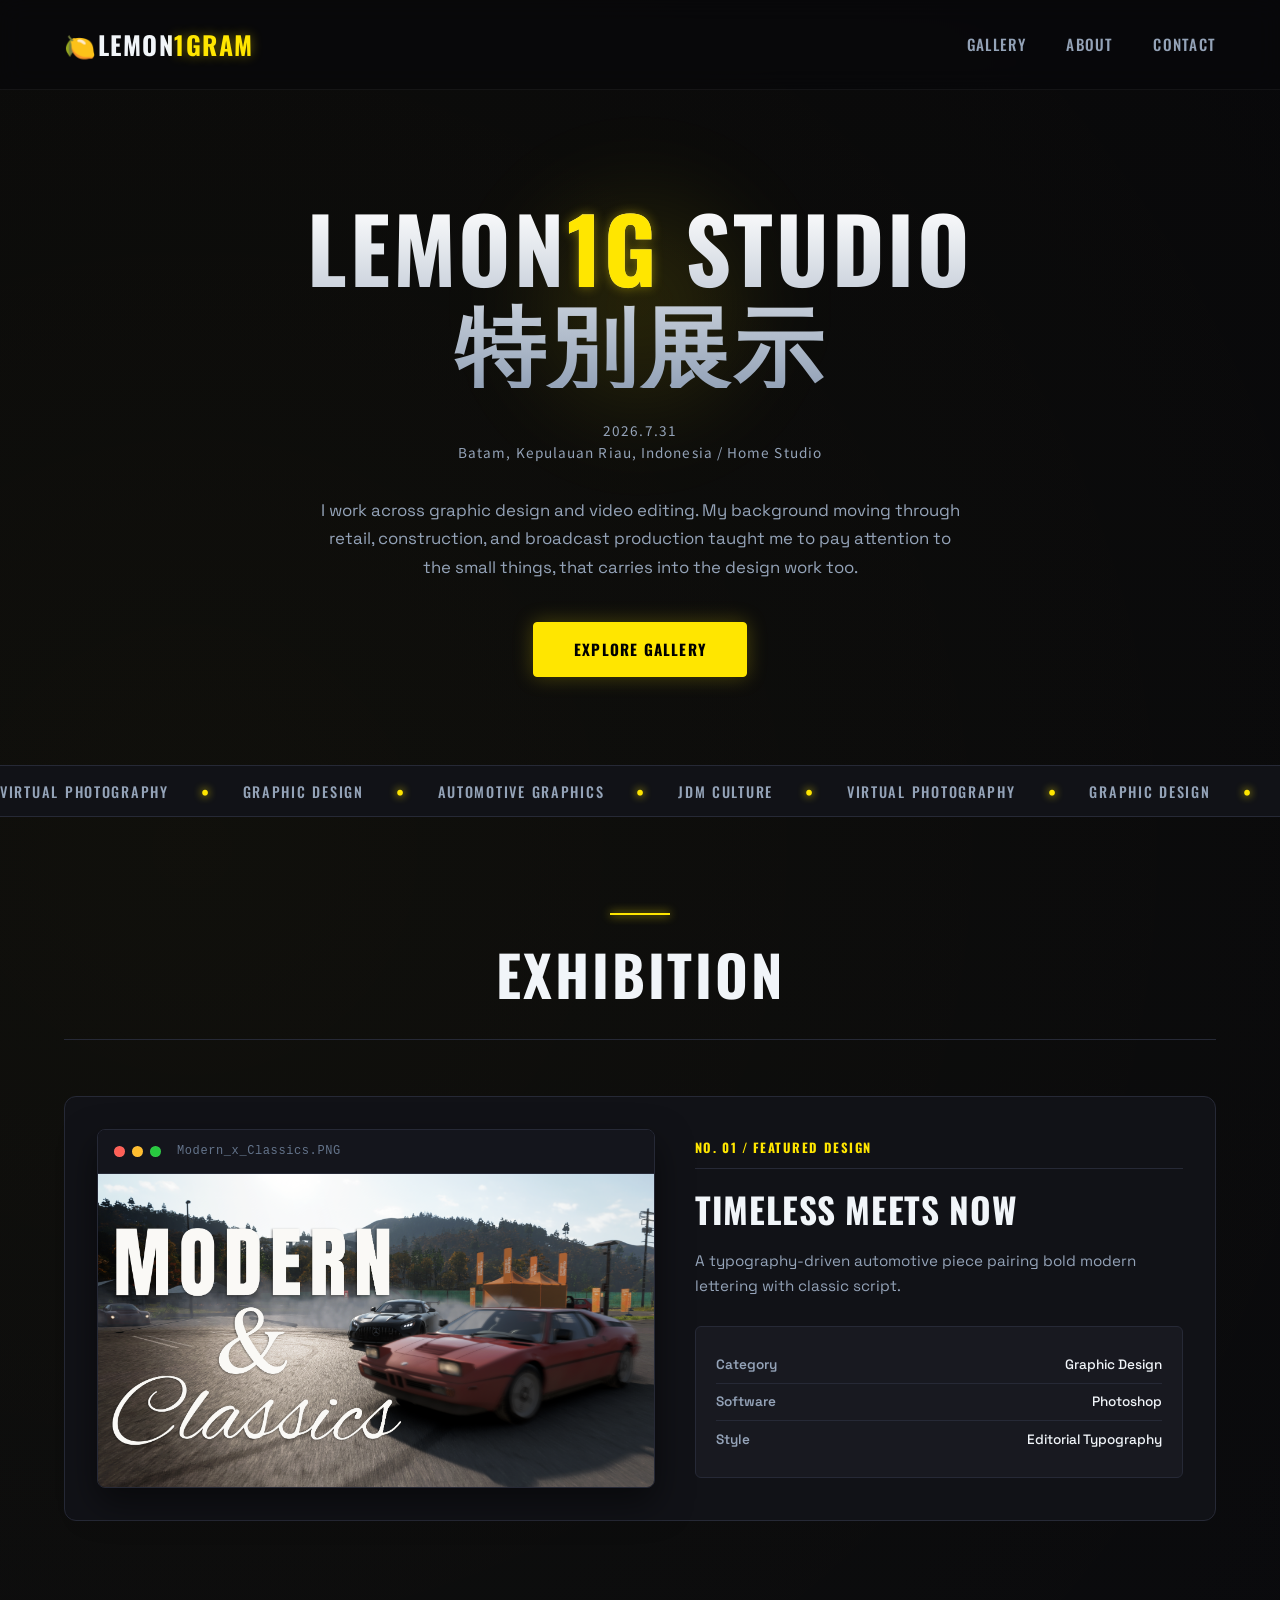
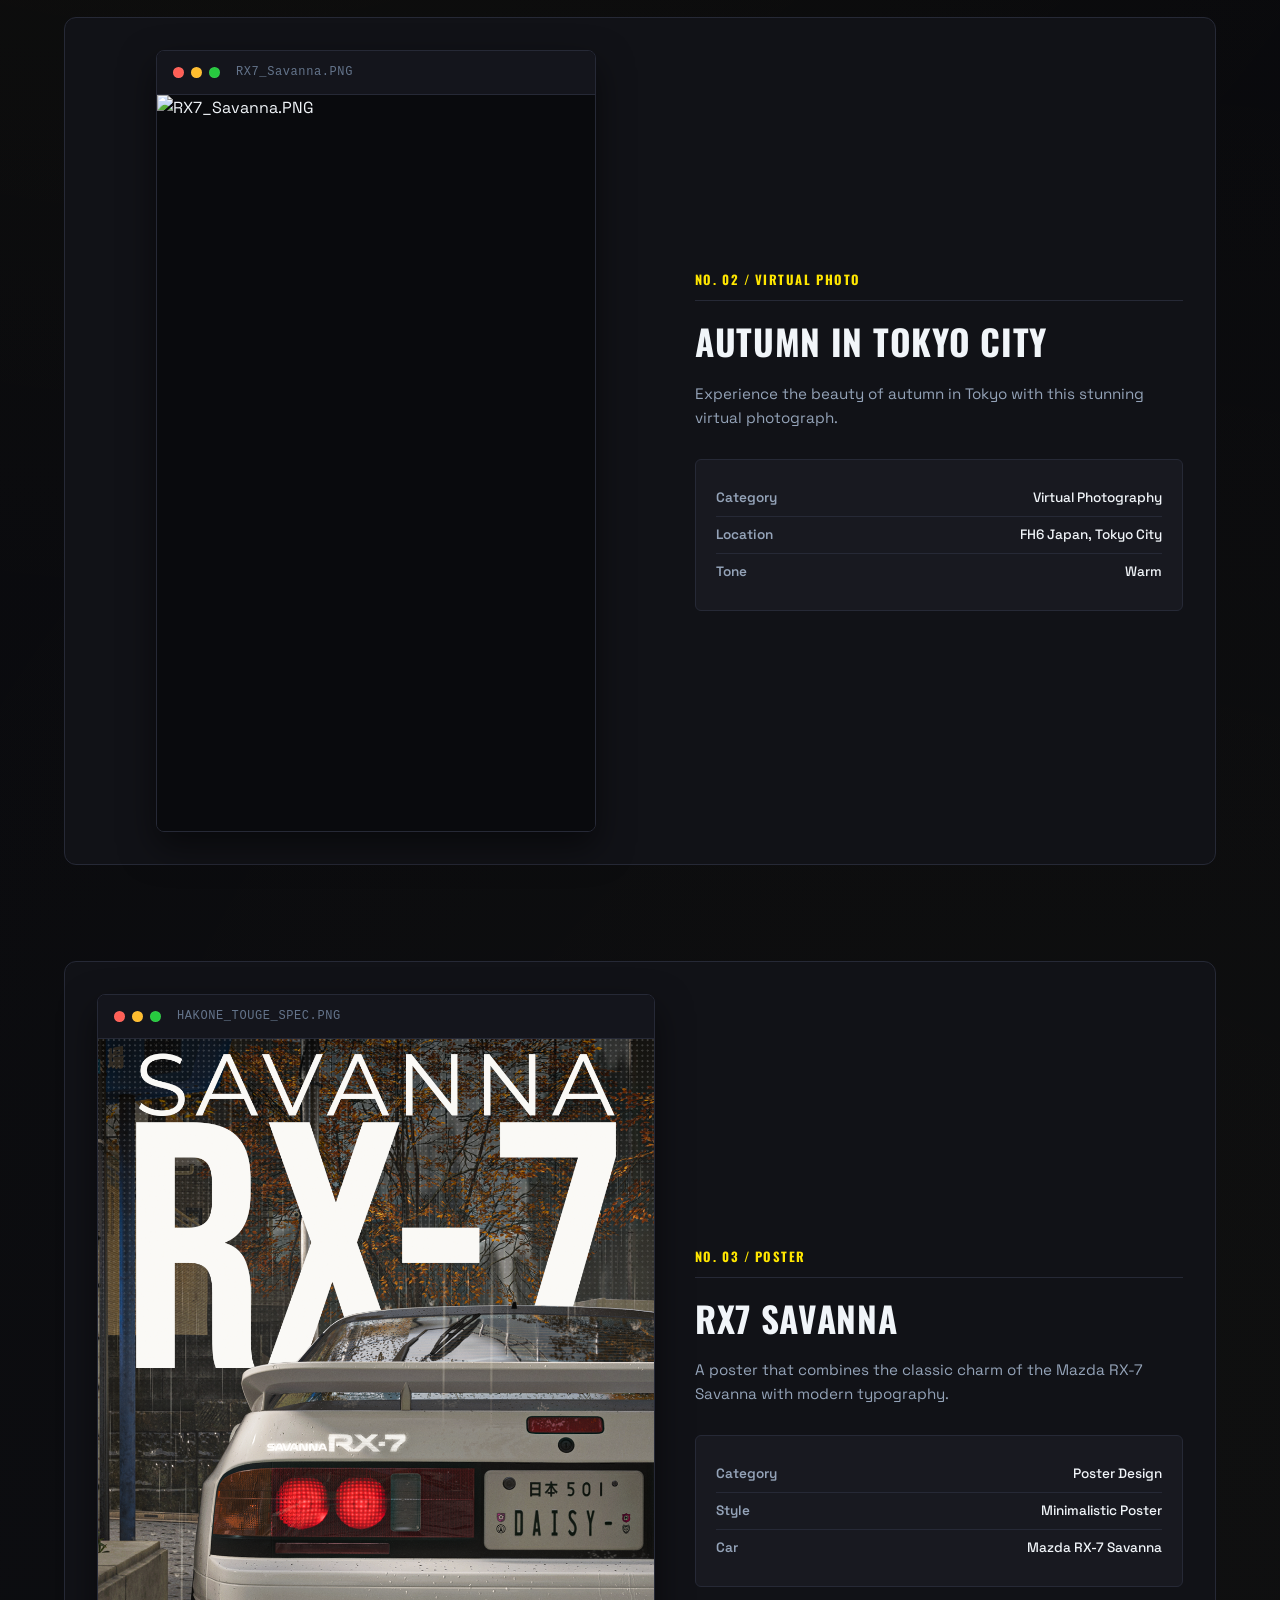
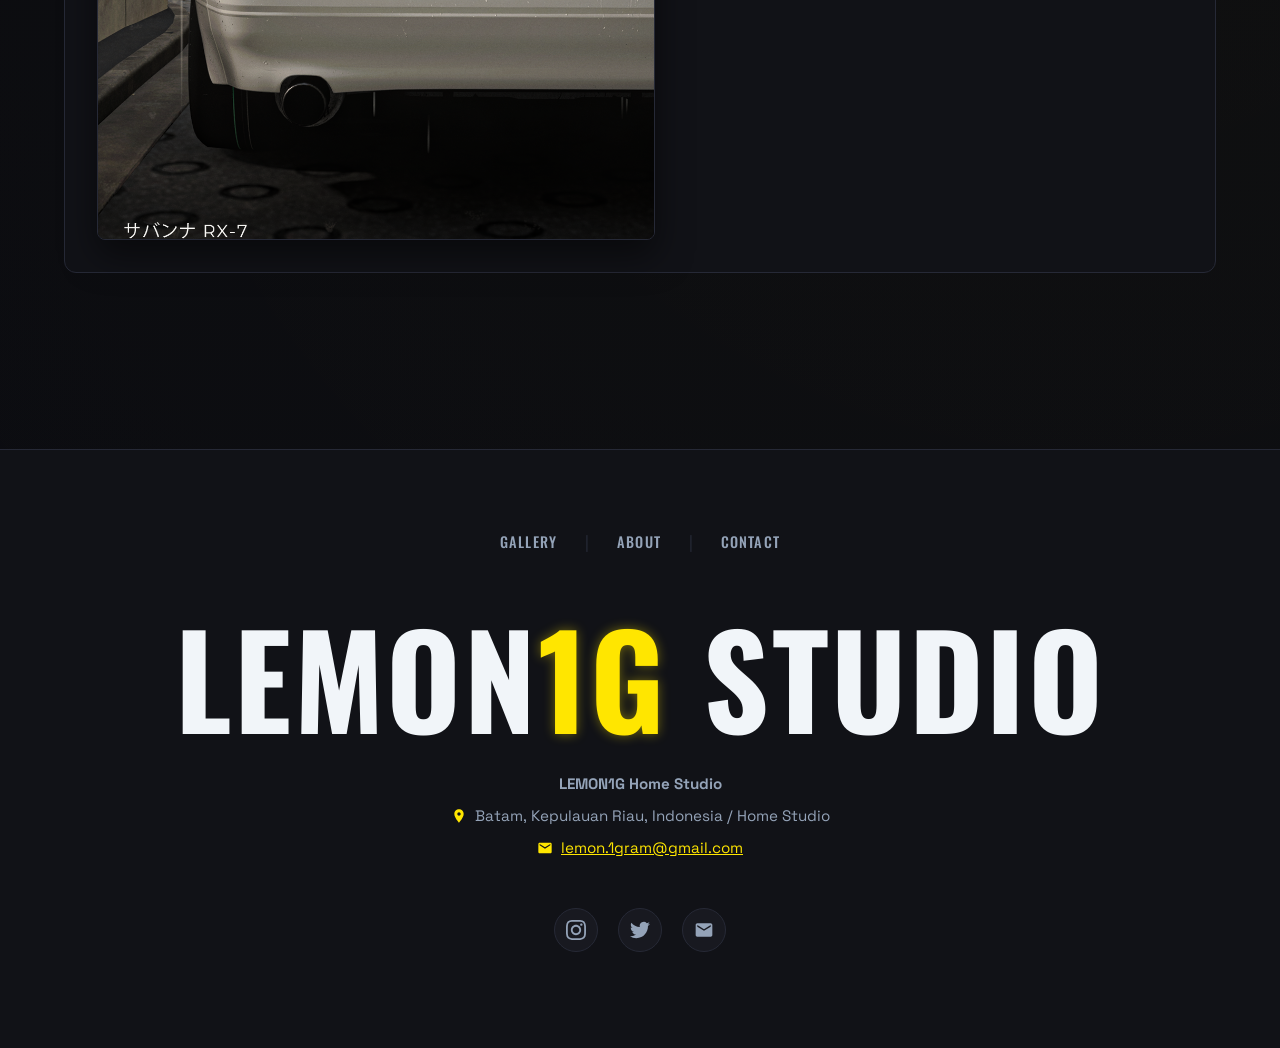
==== index.html @ 4e1a97c0 "Last Artwork" ====
<!DOCTYPE html>
<html lang="en">

<head>
  <meta charset="UTF-8" />
  <meta name="viewport" content="width=device-width, initial-scale=1.0" />
  <title>LEMON1G DESIGN STUDIO</title>
  <link rel="preconnect" href="https://fonts.googleapis.com" />
  <link rel="preconnect" href="https://fonts.gstatic.com" crossorigin />
  <link
    href="https://fonts.googleapis.com/css2?family=Noto+Sans+JP:wght@400;700&family=Oswald:wght@500;700&family=Space+Grotesk:wght@400;600;700&display=swap"
    rel="stylesheet" />
  <link rel="stylesheet" href="assets/css/style.css" />
</head>

<body>

  <!-- ── NAV ── -->
  <header id="site-header">
    <nav class="nav container">
      <a href="#" class="nav-logo">🍋LEMON<span class="brand-1g">1Gram</span></a>
      <div class="nav-links">
        <a href="#gallery">GALLERY</a>
        <a href="#about">ABOUT</a>
        <a href="#contact">CONTACT</a>
      </div>
    </nav>
  </header>

  <main>
    <!-- ── HERO ── -->
    <section id="hero" class="hero container">
      <h1 class="hero-title">LEMON<span class="brand-1g">1G</span> STUDIO<br>特別展示</h1>
      <span class="jp-subtitle" style="margin-bottom: 2rem;">2026.7.31<br>Batam, Kepulauan Riau, Indonesia / Home
        Studio</span>
      <p class="hero-sub">
        I work across graphic design and video editing.
        My background moving through retail, construction, and broadcast production taught me to pay attention to the
        small things,
        that carries into the design work too.
      </p>
      <a href="#gallery" class="btn-solid">EXPLORE GALLERY</a>
    </section>

    <!-- ── MARQUEE ── -->
    <div class="marquee-wrap">
      <div class="marquee-track">
        <div class="marquee-group">
          <span>VIRTUAL PHOTOGRAPHY</span> <span class="dot">•</span>
          <span>GRAPHIC DESIGN</span> <span class="dot">•</span>
          <span>AUTOMOTIVE GRAPHICS</span> <span class="dot">•</span>
          <span>JDM CULTURE</span> <span class="dot">•</span>
        </div>
        <div class="marquee-group" aria-hidden="true">
          <span>VIRTUAL PHOTOGRAPHY</span> <span class="dot">•</span>
          <span>GRAPHIC DESIGN</span> <span class="dot">•</span>
          <span>AUTOMOTIVE GRAPHICS</span> <span class="dot">•</span>
          <span>JDM CULTURE</span> <span class="dot">•</span>
        </div>
        <div class="marquee-group" aria-hidden="true">
          <span>VIRTUAL PHOTOGRAPHY</span> <span class="dot">•</span>
          <span>GRAPHIC DESIGN</span> <span class="dot">•</span>
          <span>AUTOMOTIVE GRAPHICS</span> <span class="dot">•</span>
          <span>JDM CULTURE</span> <span class="dot">•</span>
        </div>
        <div class="marquee-group" aria-hidden="true">
          <span>VIRTUAL PHOTOGRAPHY</span> <span class="dot">•</span>
          <span>GRAPHIC DESIGN</span> <span class="dot">•</span>
          <span>AUTOMOTIVE GRAPHICS</span> <span class="dot">•</span>
          <span>JDM CULTURE</span> <span class="dot">•</span>
        </div>
        <div class="marquee-group" aria-hidden="true">
          <span>VIRTUAL PHOTOGRAPHY</span> <span class="dot">•</span>
          <span>GRAPHIC DESIGN</span> <span class="dot">•</span>
          <span>AUTOMOTIVE GRAPHICS</span> <span class="dot">•</span>
          <span>JDM CULTURE</span> <span class="dot">•</span>
        </div>
        <div class="marquee-group" aria-hidden="true">
          <span>VIRTUAL PHOTOGRAPHY</span> <span class="dot">•</span>
          <span>GRAPHIC DESIGN</span> <span class="dot">•</span>
          <span>AUTOMOTIVE GRAPHICS</span> <span class="dot">•</span>
          <span>JDM CULTURE</span> <span class="dot">•</span>
        </div>
      </div>
    </div>

    <!-- ── GALLERY ── -->
    <section id="gallery" class="section container">
      <h2 class="section-title">EXHIBITION</h2>

      <div class="garage-feed">
        <!-- Item 1 -->
        <article class="exhibit-card reveal">
          <div class="exhibit-frame-wrap">
            <div class="frame-bar">
              <div class="mac-dots">
                <span class="bar-dot red"></span>
                <span class="bar-dot yellow"></span>
                <span class="bar-dot green"></span>
              </div>
              <span class="bar-title">Modern_x_Classics.PNG</span>
            </div>
            <div class="exhibit-frame">
              <img src="assets/images/Modern x Classics.png" alt="Modern_x_Classics.PNG" class="exhibit-img" />
            </div>
          </div>
          <div class="exhibit-info">
            <div class="exhibit-meta">NO. 01 / FEATURED DESIGN</div>
            <h3 class="exhibit-title">Timeless Meets Now</h3>
            <p class="exhibit-desc">A typography-driven automotive piece pairing bold modern lettering with classic
              script.</p>
            <div class="exhibit-specs">
              <div class="spec-row"><span class="spec-key">Category</span><span class="spec-val">Graphic Design</span>
              </div>
              <div class="spec-row"><span class="spec-key">Software</span><span class="spec-val">Photoshop</span></div>
              <div class="spec-row"><span class="spec-key">Style</span><span class="spec-val">Editorial
                  Typography</span></div>
            </div>
          </div>
        </article>

        <!-- Item 2 -->
        <article class="exhibit-card reveal">
          <div class="exhibit-frame-wrap aspect-9-16">
            <div class="frame-bar">
              <div class="mac-dots">
                <span class="bar-dot red"></span>
                <span class="bar-dot yellow"></span>
                <span class="bar-dot green"></span>
              </div>
              <span class="bar-title">RX7_Savanna.PNG</span>
            </div>
            <div class="exhibit-frame">
              <img src="assets/images/RX7_Savanna.png" alt="RX7_Savanna.PNG" class="exhibit-img" />
            </div>
          </div>
          <div class="exhibit-info">
            <div class="exhibit-meta">NO. 02 / VIRTUAL PHOTO</div>
            <h3 class="exhibit-title">Autumn in Tokyo City</h3>
            <p class="exhibit-desc">Experience the beauty of autumn in Tokyo with this stunning virtual photograph.
            </p>
            <div class="exhibit-specs">
              <div class="spec-row"><span class="spec-key">Category</span><span class="spec-val">Virtual
                  Photography</span></div>
              <div class="spec-row"><span class="spec-key">Location</span><span class="spec-val">FH6 Japan, Tokyo
                  City</span></div>
              <div class="spec-row"><span class="spec-key">Tone</span><span class="spec-val">Warm</span></div>
            </div>
          </div>
        </article>

        <!-- Item 3 -->
        <article class="exhibit-card reveal">
          <div class="exhibit-frame-wrap">
            <div class="frame-bar">
              <div class="mac-dots">
                <span class="bar-dot red"></span>
                <span class="bar-dot yellow"></span>
                <span class="bar-dot green"></span>
              </div>
              <span class="bar-title">HAKONE_TOUGE_SPEC.PNG</span>
            </div>
            <div class="exhibit-frame">
              <img src="assets/images/RX7_SAVANNA_Poster.png" alt="RX7_SAVANNA_Poster" class="exhibit-img" />
            </div>
          </div>
          <div class="exhibit-info">
            <div class="exhibit-meta">NO. 03 / POSTER</div>
            <h3 class="exhibit-title">RX7 SAVANNA</h3>
            <p class="exhibit-desc">A poster that combines the classic charm of the Mazda RX-7 Savanna with modern
              typography.</p>
            <div class="exhibit-specs">
              <div class="spec-row"><span class="spec-key">Category</span><span class="spec-val">Poster Design</span>
              </div>
              <div class="spec-row"><span class="spec-key">Style</span><span class="spec-val">Minimalistic
                  Poster</span>
              </div>
              <div class="spec-row"><span class="spec-key">Car</span><span class="spec-val">Mazda RX-7 Savanna</span>
              </div>
            </div>
          </div>
        </article>
      </div>
    </section>

  </main>

  <!-- ── FOOTER (MATCHING SCREENSHOT) ── -->
  <footer class="footer" id="about">
    <div class="container">
      <div class="footer-nav">
        <a href="#gallery">GALLERY</a> <span class="div">|</span>
        <a href="#about">ABOUT</a> <span class="div">|</span>
        <a href="#contact" id="contact">CONTACT</a>
      </div>

      <div class="footer-giant-logo">
        LEMON<span class="brand-1g">1G</span> STUDIO
      </div>

      <div class="footer-address">
        <p style="font-weight:700;">LEMON1G Home Studio</p>
        <p>
          <svg viewBox="0 0 24 24" fill="currentColor">
            <path
              d="M12 2C8.13 2 5 5.13 5 9c0 5.25 7 13 7 13s7-7.75 7-13c0-3.87-3.13-7-7-7zm0 9.5c-1.38 0-2.5-1.12-2.5-2.5s1.12-2.5 2.5-2.5 2.5 1.12 2.5 2.5-1.12 2.5-2.5 2.5z" />
          </svg>
          Batam, Kepulauan Riau, Indonesia / Home Studio
        </p>
        <p style="margin-top: 0.5rem;">
          <svg viewBox="0 0 24 24" fill="currentColor">
            <path
              d="M20 4H4c-1.1 0-1.99.9-1.99 2L2 18c0 1.1.9 2 2 2h16c1.1 0 2-.9 2-2V6c0-1.1-.9-2-2-2zm0 4l-8 5-8-5V6l8 5 8-5v2z" />
          </svg>
          <a href="mailto:lemon.1gram@gmail.com"
            style="color: var(--accent); text-decoration: underline;">lemon.1gram@gmail.com</a>
        </p>
      </div>

      <div class="social-icons">
        <a href="#" class="social-circle">
          <svg viewBox="0 0 24 24">
            <path
              d="M12 2.163c3.204 0 3.584.012 4.85.07 3.252.148 4.771 1.691 4.919 4.919.058 1.265.069 1.645.069 4.849 0 3.205-.012 3.584-.069 4.849-.149 3.225-1.664 4.771-4.919 4.919-1.266.058-1.644.07-4.85.07-3.204 0-3.584-.012-4.849-.07-3.26-.149-4.771-1.699-4.919-4.92-.058-1.265-.07-1.644-.07-4.849 0-3.204.013-3.583.07-4.849.149-3.227 1.664-4.771 4.919-4.919 1.266-.057 1.645-.069 4.849-.069zm0-2.163c-3.259 0-3.667.014-4.947.072-4.358.2-6.78 2.618-6.98 6.98-.059 1.281-.073 1.689-.073 4.948 0 3.259.014 3.668.072 4.948.2 4.358 2.618 6.78 6.98 6.98 1.281.058 1.689.072 4.948.072 3.259 0 3.668-.014 4.948-.072 4.354-.2 6.782-2.618 6.979-6.98.059-1.28.073-1.689.073-4.948 0-3.259-.014-3.667-.072-4.947-.196-4.354-2.617-6.78-6.979-6.98-1.281-.059-1.69-.073-4.949-.073zm0 5.838c-3.403 0-6.162 2.759-6.162 6.162s2.759 6.163 6.162 6.163 6.162-2.759 6.162-6.163c0-3.403-2.759-6.162-6.162-6.162zm0 10.162c-2.209 0-4-1.79-4-4 0-2.209 1.791-4 4-4s4 1.791 4 4c0 2.21-1.791 4-4 4zm6.406-11.845c-.796 0-1.441.645-1.441 1.44s.645 1.44 1.441 1.44c.795 0 1.439-.645 1.439-1.44s-.644-1.44-1.439-1.44z" />
          </svg>
        </a>
        <a href="#" class="social-circle">
          <svg viewBox="0 0 24 24">
            <path
              d="M23.953 4.57a10 10 0 01-2.825.775 4.958 4.958 0 002.163-2.723c-.951.555-2.005.959-3.127 1.184a4.92 4.92 0 00-8.384 4.482C7.69 8.095 4.067 6.13 1.64 3.162a4.822 4.822 0 00-.666 2.475c0 1.71.87 3.213 2.188 4.096a4.904 4.904 0 01-2.228-.616v.06a4.923 4.923 0 003.946 4.827 4.996 4.996 0 01-2.212.085 4.936 4.936 0 004.604 3.417 9.867 9.867 0 01-6.102 2.105c-.39 0-.779-.023-1.17-.067a13.995 13.995 0 007.557 2.209c9.053 0 13.998-7.496 13.998-13.985 0-.21 0-.42-.015-.63A9.935 9.935 0 0024 4.59z" />
          </svg>
        </a>
        <a href="mailto:lemon.1gram@gmail.com" class="social-circle">
          <svg viewBox="0 0 24 24">
            <path
              d="M20 4H4c-1.1 0-1.99.9-1.99 2L2 18c0 1.1.9 2 2 2h16c1.1 0 2-.9 2-2V6c0-1.1-.9-2-2-2zm0 4l-8 5-8-5V6l8 5 8-5v2z" />
          </svg>
        </a>
      </div>
    </div>
  </footer>

  <script src="assets/js/main.js"></script>
</body>

</html>
---- assets/css/style.css ----
/* ─────────────────────────────────────────────
   LEMON1G PORTFOLIO — Dark Cyber-Minimalist Theme
   Color Palette: Matte Charcoal (#0b0c10), Deep Surface (#121318), Glowing Lemon (#ffe600), Cyber Glow
   ───────────────────────────────────────────── */

/* ── Reset & Base ── */
*, *::before, *::after {
  box-sizing: border-box;
  margin: 0;
  padding: 0;
}

:root {
  --bg:           #08080a;
  --surface:      #111217;
  --surface-2:    #181920;
  --surface-hover:#20222c;
  --text:         #f1f5f9;
  --text-muted:   #94a3b8;
  --text-soft:    #64748b;
  --border:       #262936;
  --border-glow:  rgba(255, 230, 0, 0.3);
  --border-soft:  #1e202b;
  --accent:       #ffe600; /* Lemon Yellow Glow */
  --accent-glow:  rgba(255, 230, 0, 0.15);
  --accent-text:  #000000;
  
  --font-heading: 'Oswald', 'Impact', sans-serif;
  --font-body:    'Space Grotesk', 'Helvetica Neue', Arial, sans-serif;
  --font-jp:      'Noto Sans JP', sans-serif;
  
  --max-w:        1200px;
  --transition:   0.3s cubic-bezier(0.16, 1, 0.3, 1);
}

html { scroll-behavior: smooth; }

body {
  background: var(--bg);
  background-image: 
    radial-gradient(circle at 15% 20%, rgba(255, 230, 0, 0.03) 0%, transparent 40%),
    radial-gradient(circle at 85% 70%, rgba(255, 230, 0, 0.02) 0%, transparent 45%),
    linear-gradient(to bottom, #08080a, #0c0d12);
  color: var(--text);
  font-family: var(--font-body);
  font-size: 1rem;
  line-height: 1.6;
  overflow-x: hidden;
  -webkit-font-smoothing: antialiased;
  min-height: 100vh;
}

img { display: block; width: 100%; height: 100%; object-fit: cover; }
a   { color: inherit; text-decoration: none; }

/* ── Brand Accent ── */
.brand-1g {
  color: var(--accent);
  text-shadow: 0 0 12px rgba(255, 230, 0, 0.4);
}

/* ── Layout & Typography ── */
.container {
  width: 90%;
  max-width: var(--max-w);
  margin: 0 auto;
}

.section { padding: 7rem 0; }

.section-title {
  font-family: var(--font-heading);
  font-size: clamp(2.2rem, 5vw, 3.5rem);
  font-weight: 700;
  text-transform: uppercase;
  text-align: center;
  margin-bottom: 3.5rem;
  padding-bottom: 1.25rem;
  border-bottom: 1px solid var(--border);
  position: relative;
  letter-spacing: 0.05em;
}

.section-title::before {
  content: '';
  position: absolute;
  top: -1rem;
  left: 50%;
  transform: translateX(-50%);
  width: 60px;
  height: 2px;
  background: var(--accent);
  box-shadow: 0 0 10px var(--accent);
}

.jp-subtitle {
  font-family: var(--font-jp);
  font-size: 0.85rem;
  font-weight: 400;
  display: block;
  margin-top: 0.5rem;
  color: var(--text-muted);
  letter-spacing: 0.08em;
}

/* ── Header ── */
#site-header {
  position: fixed;
  top: 0; left: 0; right: 0;
  z-index: 100;
  padding: 1.5rem 0;
  background: rgba(8, 8, 10, 0.7);
  backdrop-filter: blur(12px);
  -webkit-backdrop-filter: blur(12px);
  border-bottom: 1px solid rgba(255, 255, 255, 0.05);
  transition: all 0.3s ease;
}

#site-header.scrolled {
  padding: 0.9rem 0;
  background: rgba(13, 14, 18, 0.9);
  border-bottom: 1px solid var(--border);
  box-shadow: 0 10px 30px rgba(0,0,0,0.5);
}

.nav {
  display: flex;
  align-items: center;
  justify-content: space-between;
}

.nav-logo {
  font-family: var(--font-heading);
  font-size: 1.6rem;
  font-weight: 700;
  text-transform: uppercase;
  letter-spacing: 0.06em;
  display: flex;
  align-items: center;
  gap: 0;
}

.nav-links {
  display: flex;
  gap: 2.5rem;
}

.nav-links a {
  font-family: var(--font-heading);
  font-size: 0.95rem;
  font-weight: 500;
  text-transform: uppercase;
  letter-spacing: 0.08em;
  color: var(--text-muted);
  transition: color 0.3s ease;
  position: relative;
}

.nav-links a:hover {
  color: var(--text);
}

.nav-links a::after {
  content: '';
  position: absolute;
  bottom: -4px; left: 0;
  width: 0; height: 2px;
  background: var(--accent);
  box-shadow: 0 0 8px var(--accent);
  transition: width 0.3s ease;
}

.nav-links a:hover::after { width: 100%; }

/* ── Hero ── */
.hero {
  min-height: 85vh;
  display: flex;
  flex-direction: column;
  justify-content: center;
  align-items: center;
  text-align: center;
  padding-top: 7rem;
  position: relative;
}

.hero::before {
  content: '';
  position: absolute;
  width: 300px;
  height: 300px;
  background: radial-gradient(circle, var(--accent-glow) 0%, transparent 70%);
  top: 40%;
  left: 50%;
  transform: translate(-50%, -50%);
  pointer-events: none;
  z-index: -1;
  filter: blur(40px);
}

.hero-title {
  font-family: var(--font-heading);
  font-size: clamp(3.2rem, 7vw, 5.8rem);
  font-weight: 700;
  line-height: 1.05;
  text-transform: uppercase;
  letter-spacing: 0.03em;
  margin-bottom: 1.5rem;
  background: linear-gradient(180deg, #ffffff 0%, #94a3b8 100%);
  -webkit-background-clip: text;
  -webkit-text-fill-color: transparent;
}

.hero-title .brand-1g {
  -webkit-text-fill-color: var(--accent);
}

.hero-sub {
  font-size: 1.05rem;
  color: var(--text-muted);
  max-width: 640px;
  margin: 0 auto 2.5rem;
  line-height: 1.7;
}

/* ── Buttons ── */
.btn-solid {
  display: inline-flex;
  align-items: center;
  gap: 0.75rem;
  padding: 0.9rem 2.5rem;
  background: var(--accent);
  color: var(--accent-text);
  font-family: var(--font-heading);
  font-size: 0.95rem;
  font-weight: 700;
  text-transform: uppercase;
  letter-spacing: 0.08em;
  border: 1px solid var(--accent);
  border-radius: 4px;
  box-shadow: 0 0 20px rgba(255, 230, 0, 0.25);
  transition: all 0.3s ease;
  cursor: pointer;
}

.btn-solid:hover {
  background: #ffffff;
  color: #000000;
  border-color: #ffffff;
  box-shadow: 0 0 30px rgba(255, 255, 255, 0.4);
  transform: translateY(-2px);
}

/* ── Marquee ── */
.marquee-wrap {
  overflow: hidden;
  border-top: 1px solid var(--border);
  border-bottom: 1px solid var(--border);
  padding: 0.85rem 0;
  background: var(--surface);
  user-select: none;
  display: flex;
}

.marquee-wrap:hover .marquee-track {
  animation-play-state: paused;
}

.marquee-track {
  display: flex;
  width: max-content;
  will-change: transform;
  animation: marquee-scroll 35s linear infinite;
}

.marquee-group {
  display: flex;
  align-items: center;
  gap: 2rem;
  padding-right: 2rem;
  font-family: var(--font-heading);
  font-size: 0.9rem;
  font-weight: 500;
  letter-spacing: 0.12em;
  text-transform: uppercase;
  color: var(--text-muted);
  flex-shrink: 0;
}

.marquee-group .dot {
  color: var(--accent);
  font-size: 1.2rem;
  line-height: 1;
  text-shadow: 0 0 8px var(--accent);
}

@keyframes marquee-scroll { 
  0% { transform: translateX(0); } 
  100% { transform: translateX(-50%); } 
}

/* ── Gallery (Exhibition) ── */
.garage-feed {
  display: flex;
  flex-direction: column;
  gap: 6rem;
}

.exhibit-card {
  display: grid;
  grid-template-columns: 1fr;
  gap: 2.5rem;
  background: var(--surface);
  border: 1px solid var(--border);
  border-radius: 12px;
  padding: 1.5rem;
  transition: border-color 0.4s ease, box-shadow 0.4s ease;
}

.exhibit-card:hover {
  border-color: var(--border-glow);
  box-shadow: 0 10px 40px rgba(0, 0, 0, 0.6), 0 0 25px rgba(255, 230, 0, 0.08);
}

@media (min-width: 900px) {
  .exhibit-card {
    grid-template-columns: 1.6fr 1.4fr;
    align-items: center;
    padding: 2rem;
  }
}

/* macOS / Terminal Frame Style */
.exhibit-frame-wrap {
  width: 100%;
  border: 1px solid var(--border);
  background: #0d0e12;
  border-radius: 8px;
  overflow: hidden;
  box-shadow: 0 15px 35px rgba(0,0,0,0.5);
  display: flex;
  flex-direction: column;
}

.exhibit-frame-wrap.aspect-9-16 {
  max-width: 440px;
  margin: 0 auto;
  aspect-ratio: 9 / 16;
}

.frame-bar {
  display: flex;
  align-items: center;
  padding: 0.75rem 1rem;
  background: #14151c;
  border-bottom: 1px solid var(--border);
  flex-shrink: 0;
}

.mac-dots {
  display: flex;
  gap: 7px;
  margin-right: 1rem;
}

.bar-dot {
  width: 11px;
  height: 11px;
  border-radius: 50%;
  border: 1px solid rgba(255,255,255,0.05);
}

.bar-dot.red { background: #ff5f56; }
.bar-dot.yellow { background: #ffbd2e; }
.bar-dot.green { background: #27c93f; }

.bar-title {
  font-family: monospace;
  font-size: 0.75rem;
  color: var(--text-soft);
  letter-spacing: 0.05em;
}

.exhibit-frame {
  padding: 0;
  background: #090a0d;
  display: flex;
  align-items: center;
  justify-content: center;
  flex: 1;
  overflow: hidden;
}

.exhibit-img {
  width: 100%;
  height: 100%;
  max-height: 800px;
  object-fit: cover;
  display: block;
  transition: transform 0.4s ease;
}

.aspect-9-16 .exhibit-img {
  object-fit: cover;
}

.exhibit-card:hover .exhibit-img {
  transform: scale(1.02);
}

.exhibit-info {
  display: flex;
  flex-direction: column;
  gap: 1.25rem;
}

.exhibit-meta {
  font-family: var(--font-heading);
  font-size: 0.8rem;
  font-weight: 700;
  letter-spacing: 0.12em;
  color: var(--accent);
  text-transform: uppercase;
  border-bottom: 1px solid var(--border);
  padding-bottom: 0.6rem;
}

.exhibit-title {
  font-family: var(--font-heading);
  font-size: 2.2rem;
  font-weight: 700;
  text-transform: uppercase;
  line-height: 1.15;
  letter-spacing: 0.02em;
}

.exhibit-desc {
  font-size: 0.95rem;
  color: var(--text-muted);
  line-height: 1.6;
}

.exhibit-specs {
  background: var(--surface-2);
  border: 1px solid var(--border);
  border-radius: 6px;
  padding: 1.25rem;
  margin-top: 0.5rem;
}

.spec-row {
  display: flex;
  justify-content: space-between;
  font-size: 0.85rem;
  padding: 0.45rem 0;
  border-bottom: 1px solid var(--border);
}

.spec-row:last-child {
  border-bottom: none;
}

.spec-key {
  font-weight: 600;
  color: var(--text-muted);
}

.spec-val {
  color: var(--text);
  font-weight: 500;
  text-align: right;
}

/* ── Footer ── */
.footer {
  text-align: center;
  padding: 5rem 0 3rem;
  border-top: 1px solid var(--border);
  background: var(--surface);
  margin-top: 4rem;
}

.footer-nav {
  display: flex;
  justify-content: center;
  gap: 1.75rem;
  margin-bottom: 3.5rem;
  flex-wrap: wrap;
}

.footer-nav a {
  font-family: var(--font-heading);
  font-size: 0.9rem;
  font-weight: 500;
  text-transform: uppercase;
  letter-spacing: 0.08em;
  color: var(--text-muted);
  transition: color 0.3s ease;
}

.footer-nav a:hover {
  color: var(--accent);
}

.footer-nav span.div {
  color: var(--border);
}

.footer-giant-logo {
  font-family: 'Oswald', 'Impact', sans-serif;
  font-size: clamp(3.2rem, 10vw, 8rem);
  font-weight: 700;
  letter-spacing: 0.02em;
  line-height: 1;
  margin-bottom: 2rem;
  text-transform: uppercase;
  color: var(--text);
}

.footer-address {
  font-size: 0.95rem;
  color: var(--text-muted);
  margin-bottom: 3rem;
}

.footer-address p {
  margin-bottom: 0.5rem;
  display: flex;
  align-items: center;
  justify-content: center;
  gap: 0.5rem;
}

.footer-address svg {
  width: 16px; height: 16px;
  fill: var(--accent);
}

.social-icons {
  display: flex;
  justify-content: center;
  gap: 1.25rem;
  margin-bottom: 3rem;
}

.social-circle {
  width: 44px; height: 44px;
  background: var(--surface-2);
  border: 1px solid var(--border);
  border-radius: 50%;
  display: flex;
  align-items: center;
  justify-content: center;
  color: var(--text-muted);
  transition: all 0.3s ease;
}

.social-circle:hover {
  transform: translateY(-3px);
  background: var(--accent);
  border-color: var(--accent);
  color: var(--accent-text);
  box-shadow: 0 0 15px var(--accent-glow);
}

.social-circle svg {
  width: 20px; height: 20px;
  fill: currentColor;
}

/* ── Reveal Animation ── */
.reveal {
  opacity: 0;
  transform: translateY(25px);
  transition: opacity 0.8s cubic-bezier(0.16, 1, 0.3, 1), transform 0.8s cubic-bezier(0.16, 1, 0.3, 1);
}

.reveal.visible {
  opacity: 1;
  transform: none;
}

@media (max-width: 600px) {
  .nav-links { display: none; }
  .section { padding: 4.5rem 0; }
  .footer-giant-logo { font-size: 3.5rem; }
  .exhibit-card { padding: 1.25rem; }
}

/* ── Interactive Lightbox CSS ── */
#lightbox-modal {
  position: fixed;
  top: 0; left: 0; right: 0; bottom: 0;
  background: rgba(5, 6, 9, 0.95);
  backdrop-filter: blur(20px);
  -webkit-backdrop-filter: blur(20px);
  z-index: 2000;
  display: flex;
  flex-direction: column;
  align-items: center;
  justify-content: center;
  opacity: 0;
  pointer-events: none;
  transition: opacity 0.3s cubic-bezier(0.16, 1, 0.3, 1);
  overflow: hidden;
}

#lightbox-modal.active {
  opacity: 1;
  pointer-events: auto;
}

#lb-close {
  position: absolute;
  top: 1.5rem;
  right: 1.5rem;
  z-index: 2010;
  background: rgba(18, 19, 24, 0.85);
  border: 1px solid var(--border);
  color: var(--text);
  width: 44px;
  height: 44px;
  border-radius: 50%;
  font-size: 1.6rem;
  display: flex;
  align-items: center;
  justify-content: center;
  cursor: pointer;
  transition: all 0.2s ease;
}

#lb-close:hover {
  background: var(--accent);
  color: var(--accent-text);
  border-color: var(--accent);
  box-shadow: 0 0 15px var(--accent-glow);
  transform: scale(1.05);
}

.lb-stage {
  width: 100vw;
  height: 100vh;
  padding: 2rem;
  overflow: auto;
  display: flex;
  align-items: center;
  justify-content: center;
  user-select: none;
}

/* Custom Cyber Scrollbars for Lightbox Stage */
.lb-stage::-webkit-scrollbar {
  width: 10px;
  height: 10px;
}
.lb-stage::-webkit-scrollbar-track {
  background: rgba(12, 13, 18, 0.8);
}
.lb-stage::-webkit-scrollbar-thumb {
  background: var(--border);
  border-radius: 5px;
}
.lb-stage::-webkit-scrollbar-thumb:hover {
  background: var(--accent);
}

.lb-img-wrap {
  display: flex;
  justify-content: center;
  align-items: center;
  margin: auto;
  flex-shrink: 0;
}

#lb-img {
  max-width: 90vw;
  max-height: 85vh;
  width: auto;
  height: auto;
  object-fit: contain;
  border-radius: 8px;
  box-shadow: 0 20px 50px rgba(0,0,0,0.85), 0 0 35px rgba(255, 230, 0, 0.12);
  border: 1px solid rgba(255, 230, 0, 0.25);
  transition: all 0.3s cubic-bezier(0.16, 1, 0.3, 1);
  cursor: zoom-in;
}

#lb-img.zoomed {
  max-width: none;
  max-height: none;
  width: 180%;
  cursor: zoom-out;
}
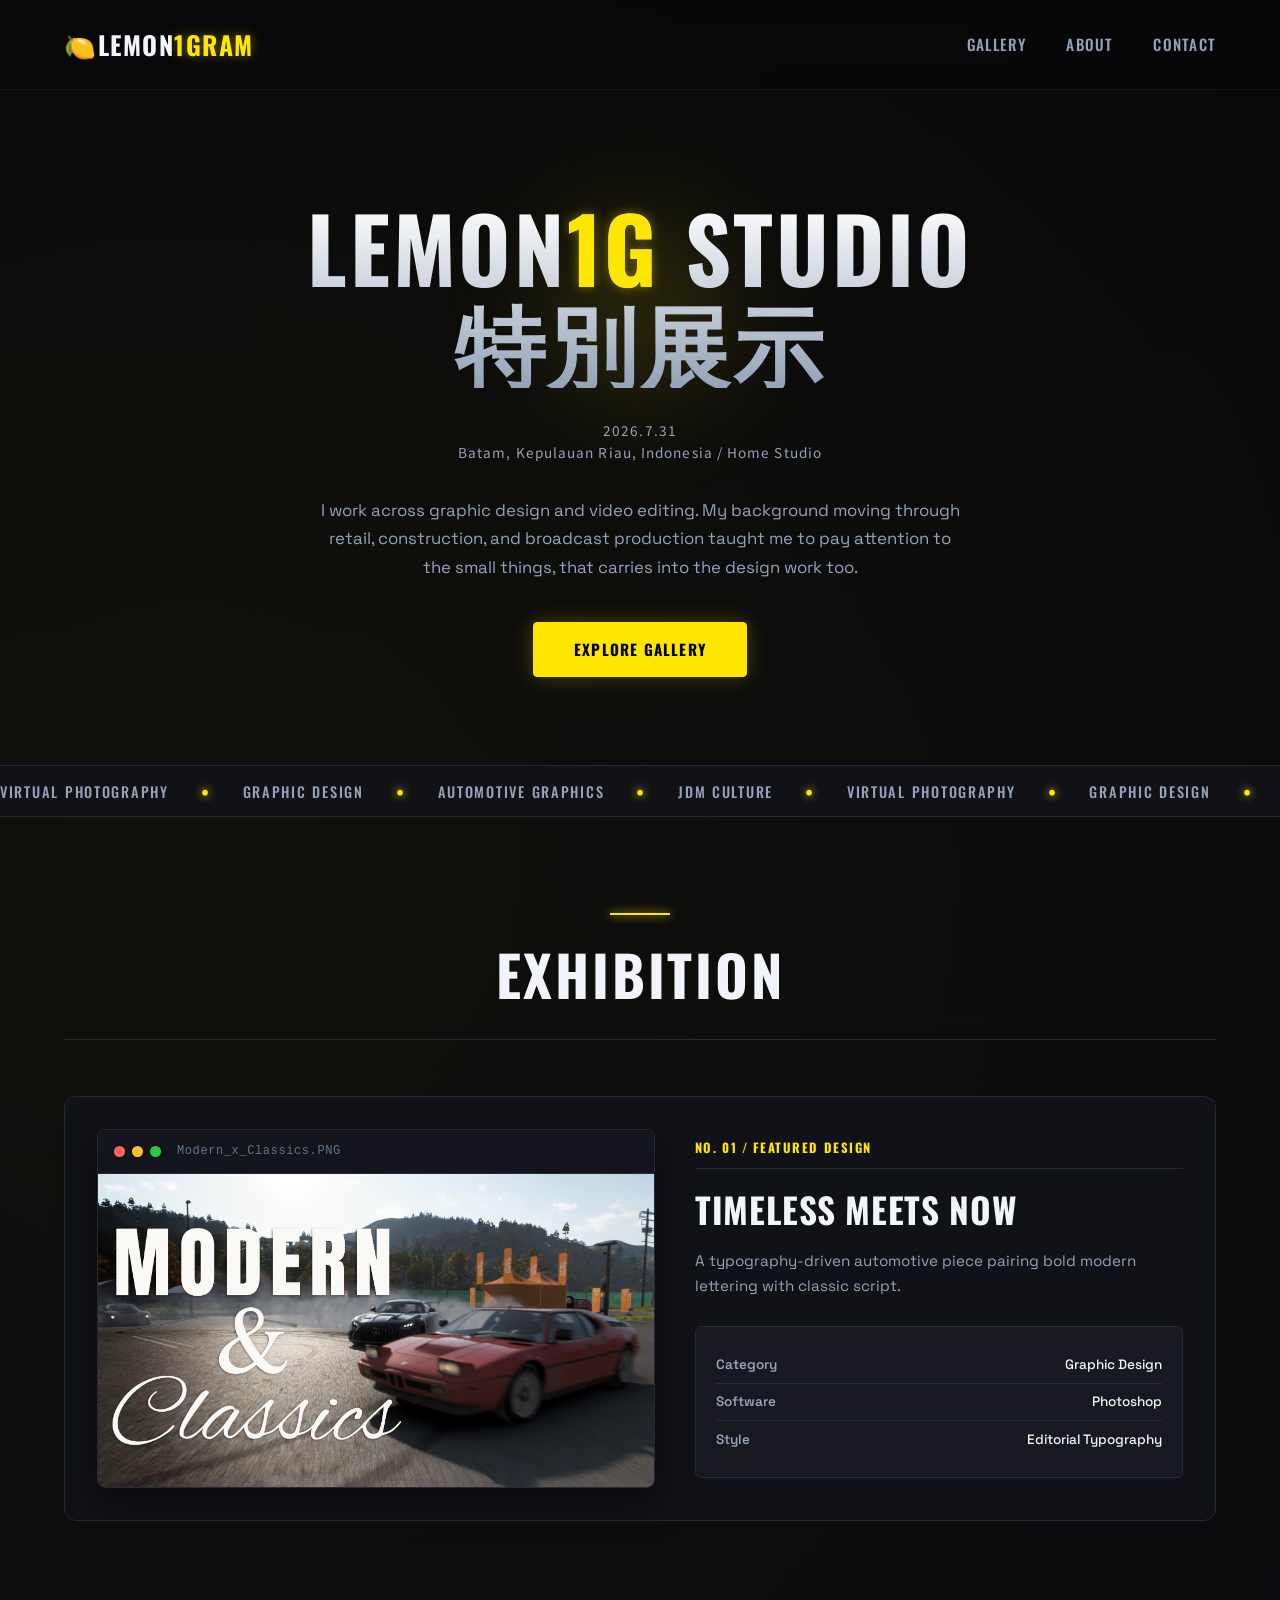
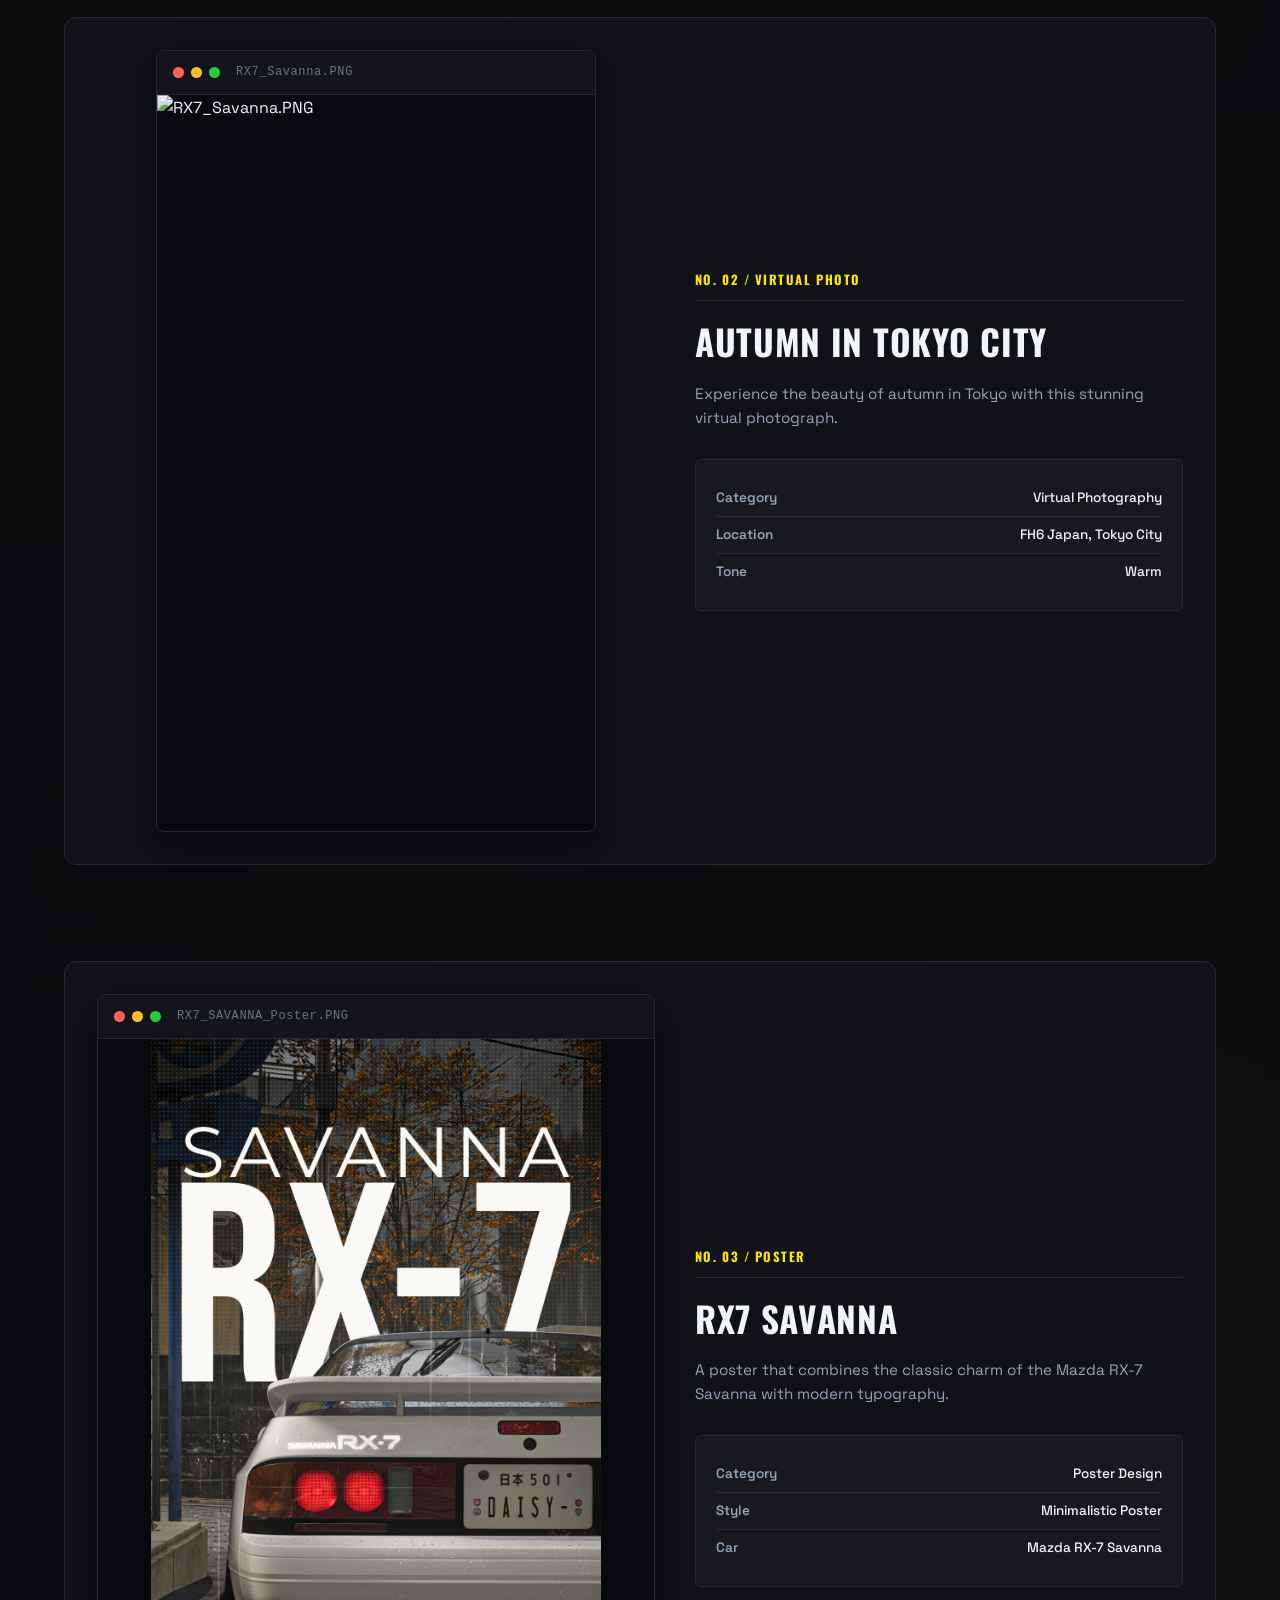
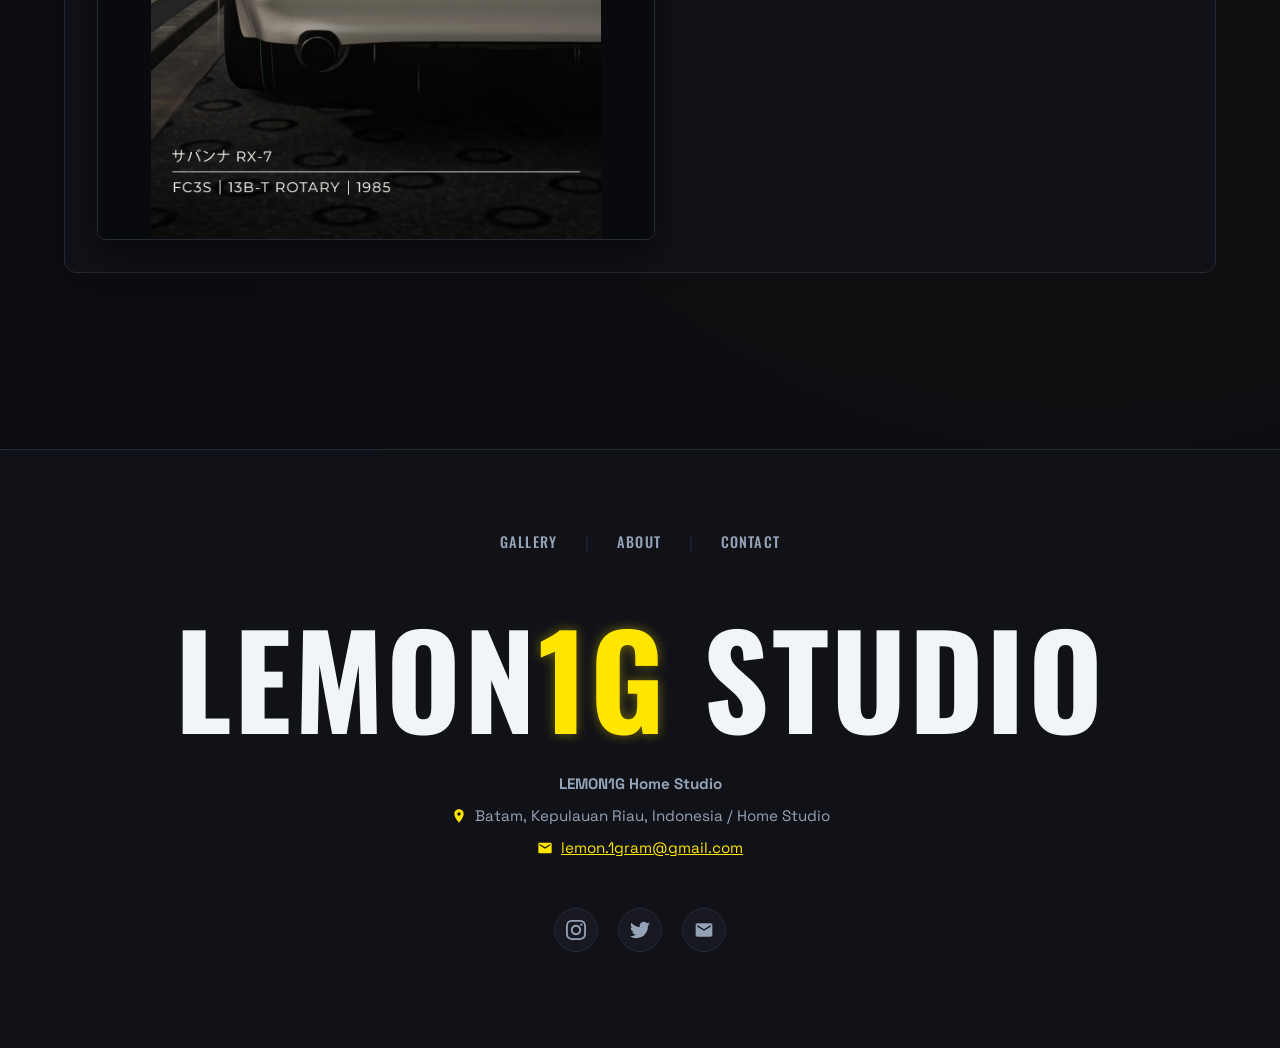
==== commit e06c0e78: "update" ====
--- a/index.html
+++ b/index.html
@@ -158,7 +158,7 @@
                 <span class="bar-dot yellow"></span>
                 <span class="bar-dot green"></span>
               </div>
-              <span class="bar-title">HAKONE_TOUGE_SPEC.PNG</span>
+              <span class="bar-title">RX7_SAVANNA_Poster.PNG</span>
             </div>
             <div class="exhibit-frame">
               <img src="assets/images/RX7_SAVANNA_Poster.png" alt="RX7_SAVANNA_Poster" class="exhibit-img" />
--- a/assets/css/style.css
+++ b/assets/css/style.css
@@ -395,13 +395,13 @@
   width: 100%;
   height: 100%;
   max-height: 800px;
-  object-fit: cover;
+  object-fit: contain;
   display: block;
   transition: transform 0.4s ease;
 }
 
 .aspect-9-16 .exhibit-img {
-  object-fit: cover;
+  object-fit: contain;
 }
 
 .exhibit-card:hover .exhibit-img {
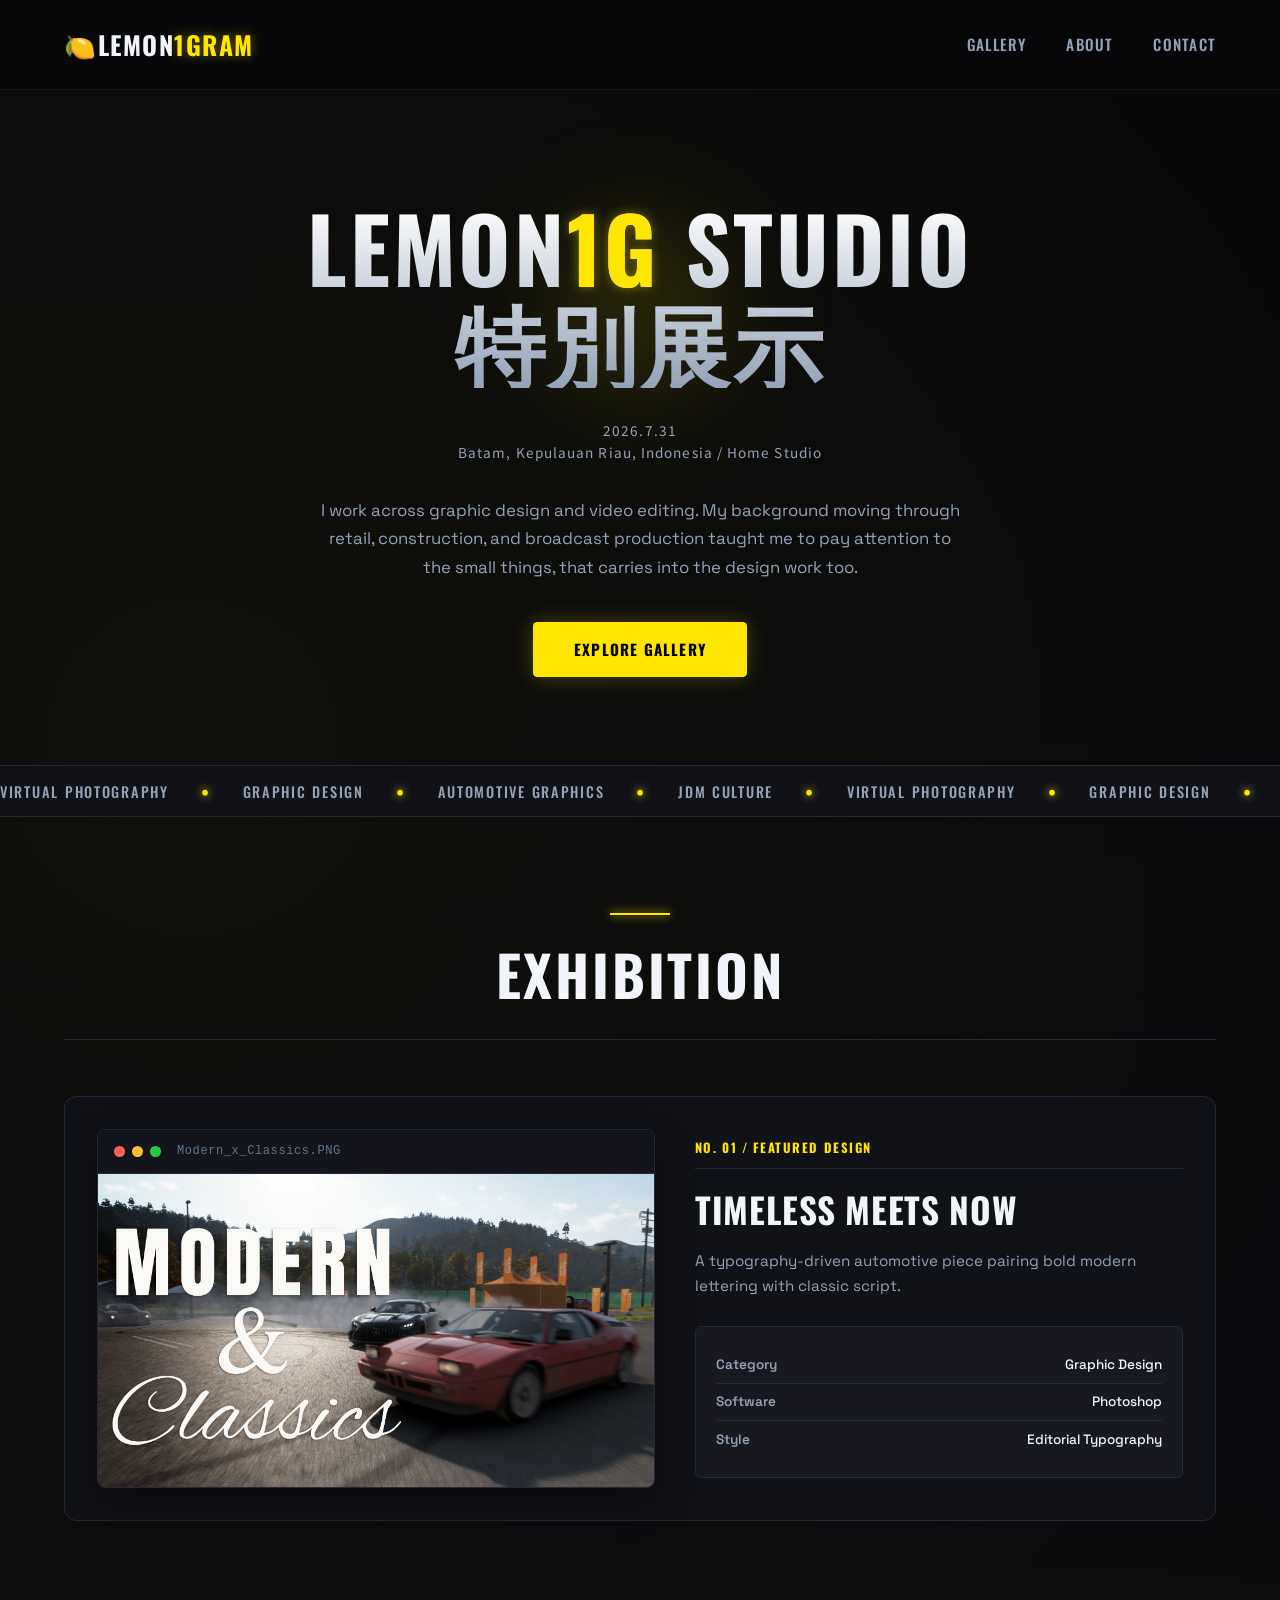
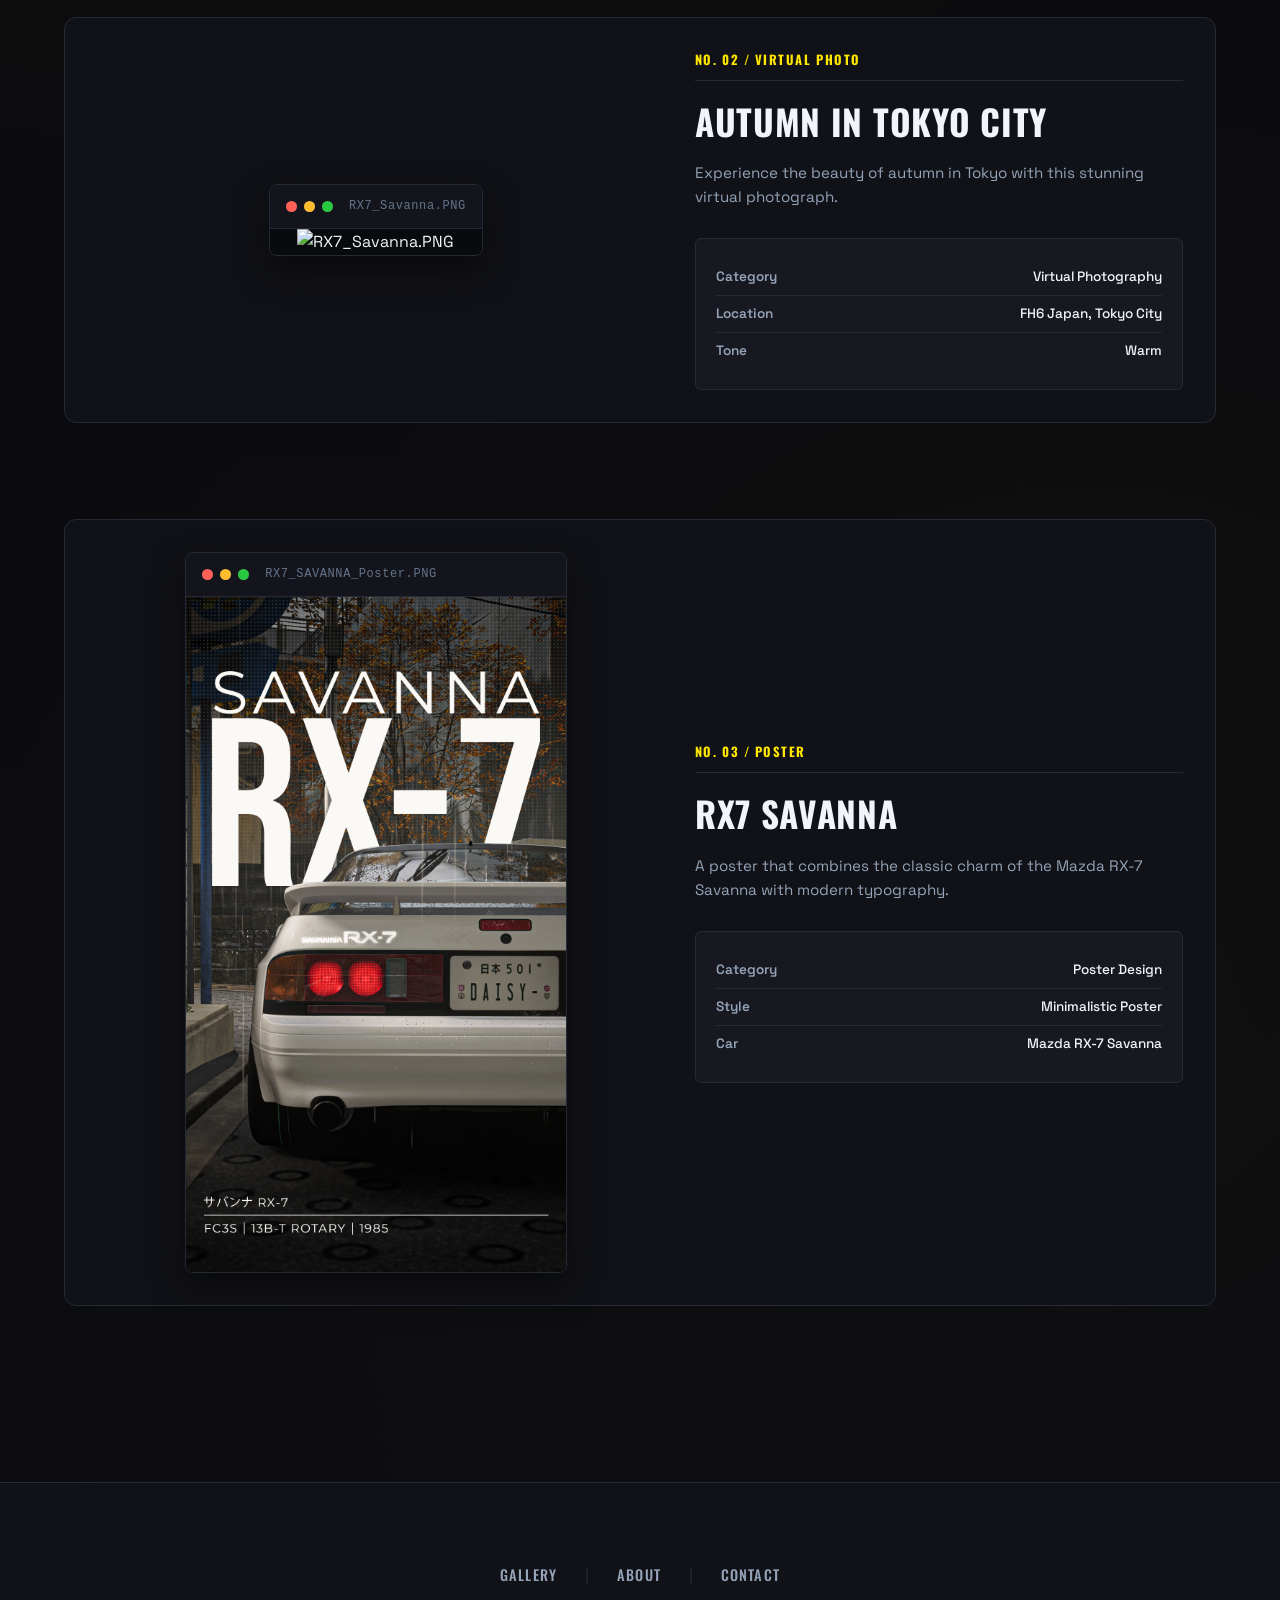
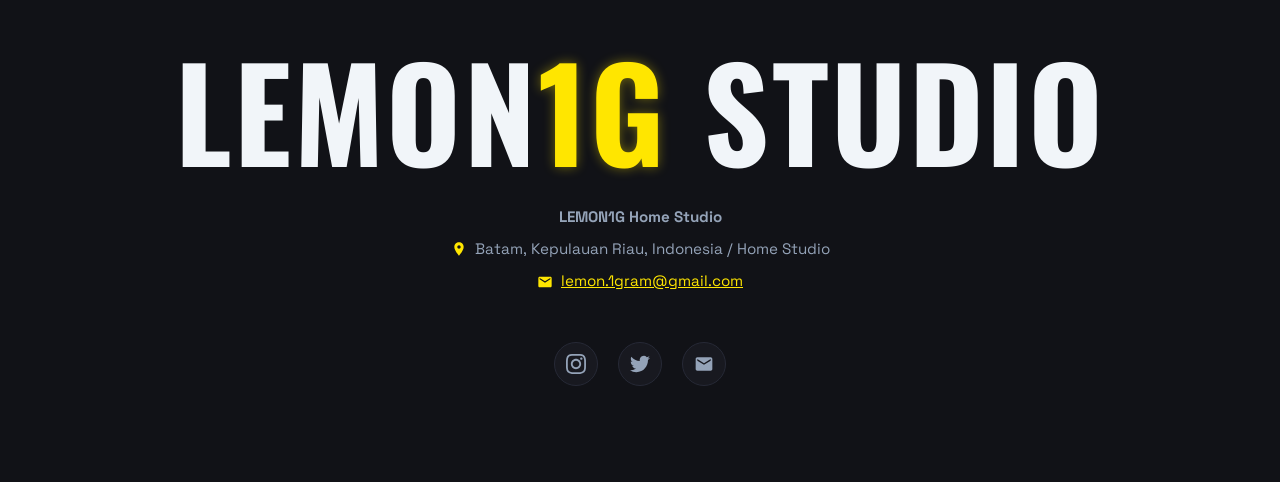
==== commit 4bb6e6d2: "update" ====
--- a/index.html
+++ b/index.html
@@ -121,7 +121,7 @@
 
         <!-- Item 2 -->
         <article class="exhibit-card reveal">
-          <div class="exhibit-frame-wrap aspect-9-16">
+          <div class="exhibit-frame-wrap">
             <div class="frame-bar">
               <div class="mac-dots">
                 <span class="bar-dot red"></span>
--- a/assets/css/style.css
+++ b/assets/css/style.css
@@ -332,7 +332,9 @@
 
 /* macOS / Terminal Frame Style */
 .exhibit-frame-wrap {
-  width: 100%;
+  width: fit-content;
+  max-width: 100%;
+  margin: 0 auto;
   border: 1px solid var(--border);
   background: #0d0e12;
   border-radius: 8px;
@@ -340,12 +342,13 @@
   box-shadow: 0 15px 35px rgba(0,0,0,0.5);
   display: flex;
   flex-direction: column;
+  justify-self: center;
+  align-self: center;
 }
 
 .exhibit-frame-wrap.aspect-9-16 {
-  max-width: 440px;
+  max-width: 100%;
   margin: 0 auto;
-  aspect-ratio: 9 / 16;
 }
 
 .frame-bar {
@@ -355,6 +358,7 @@
   background: #14151c;
   border-bottom: 1px solid var(--border);
   flex-shrink: 0;
+  width: 100%;
 }
 
 .mac-dots {
@@ -387,16 +391,17 @@
   display: flex;
   align-items: center;
   justify-content: center;
-  flex: 1;
   overflow: hidden;
+  width: 100%;
 }
 
 .exhibit-img {
-  width: 100%;
-  height: 100%;
-  max-height: 800px;
+  display: block;
+  max-width: 100%;
+  width: auto;
+  height: auto;
+  max-height: 75vh;
   object-fit: contain;
-  display: block;
   transition: transform 0.4s ease;
 }
 
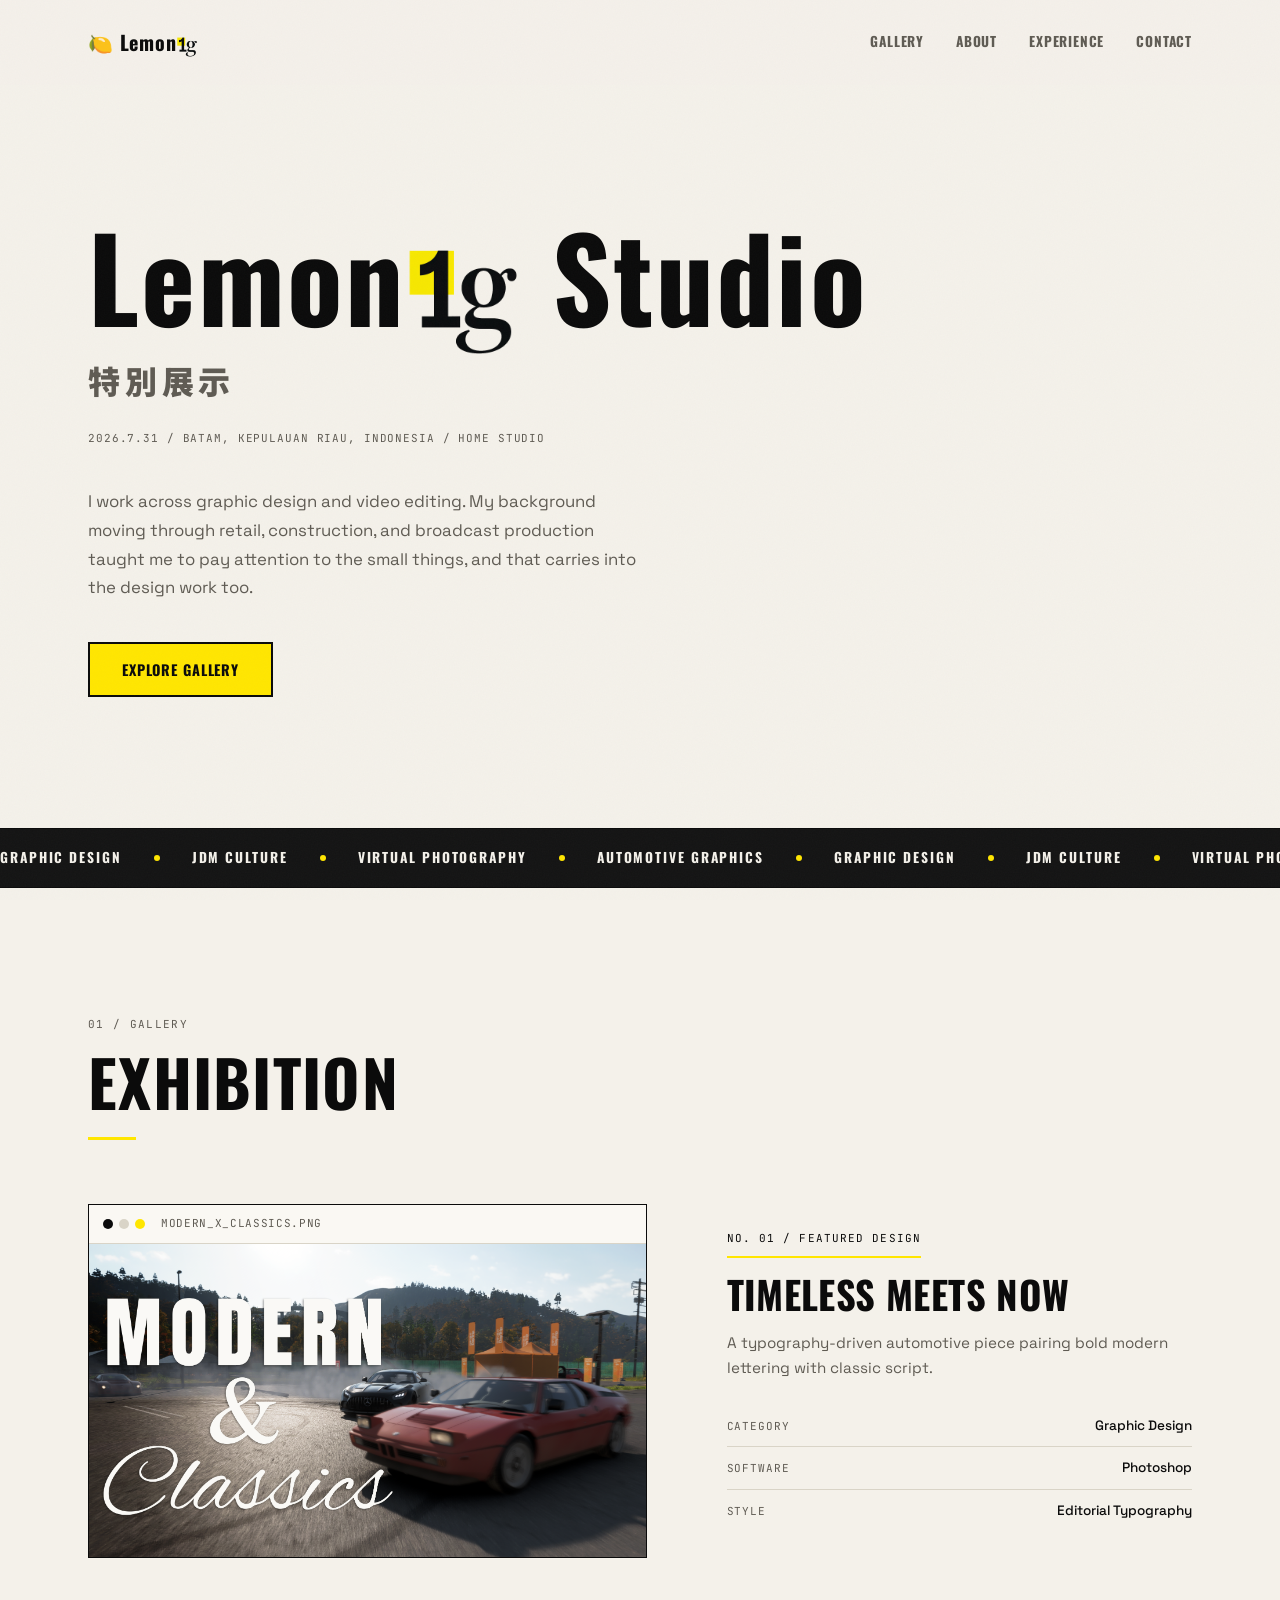
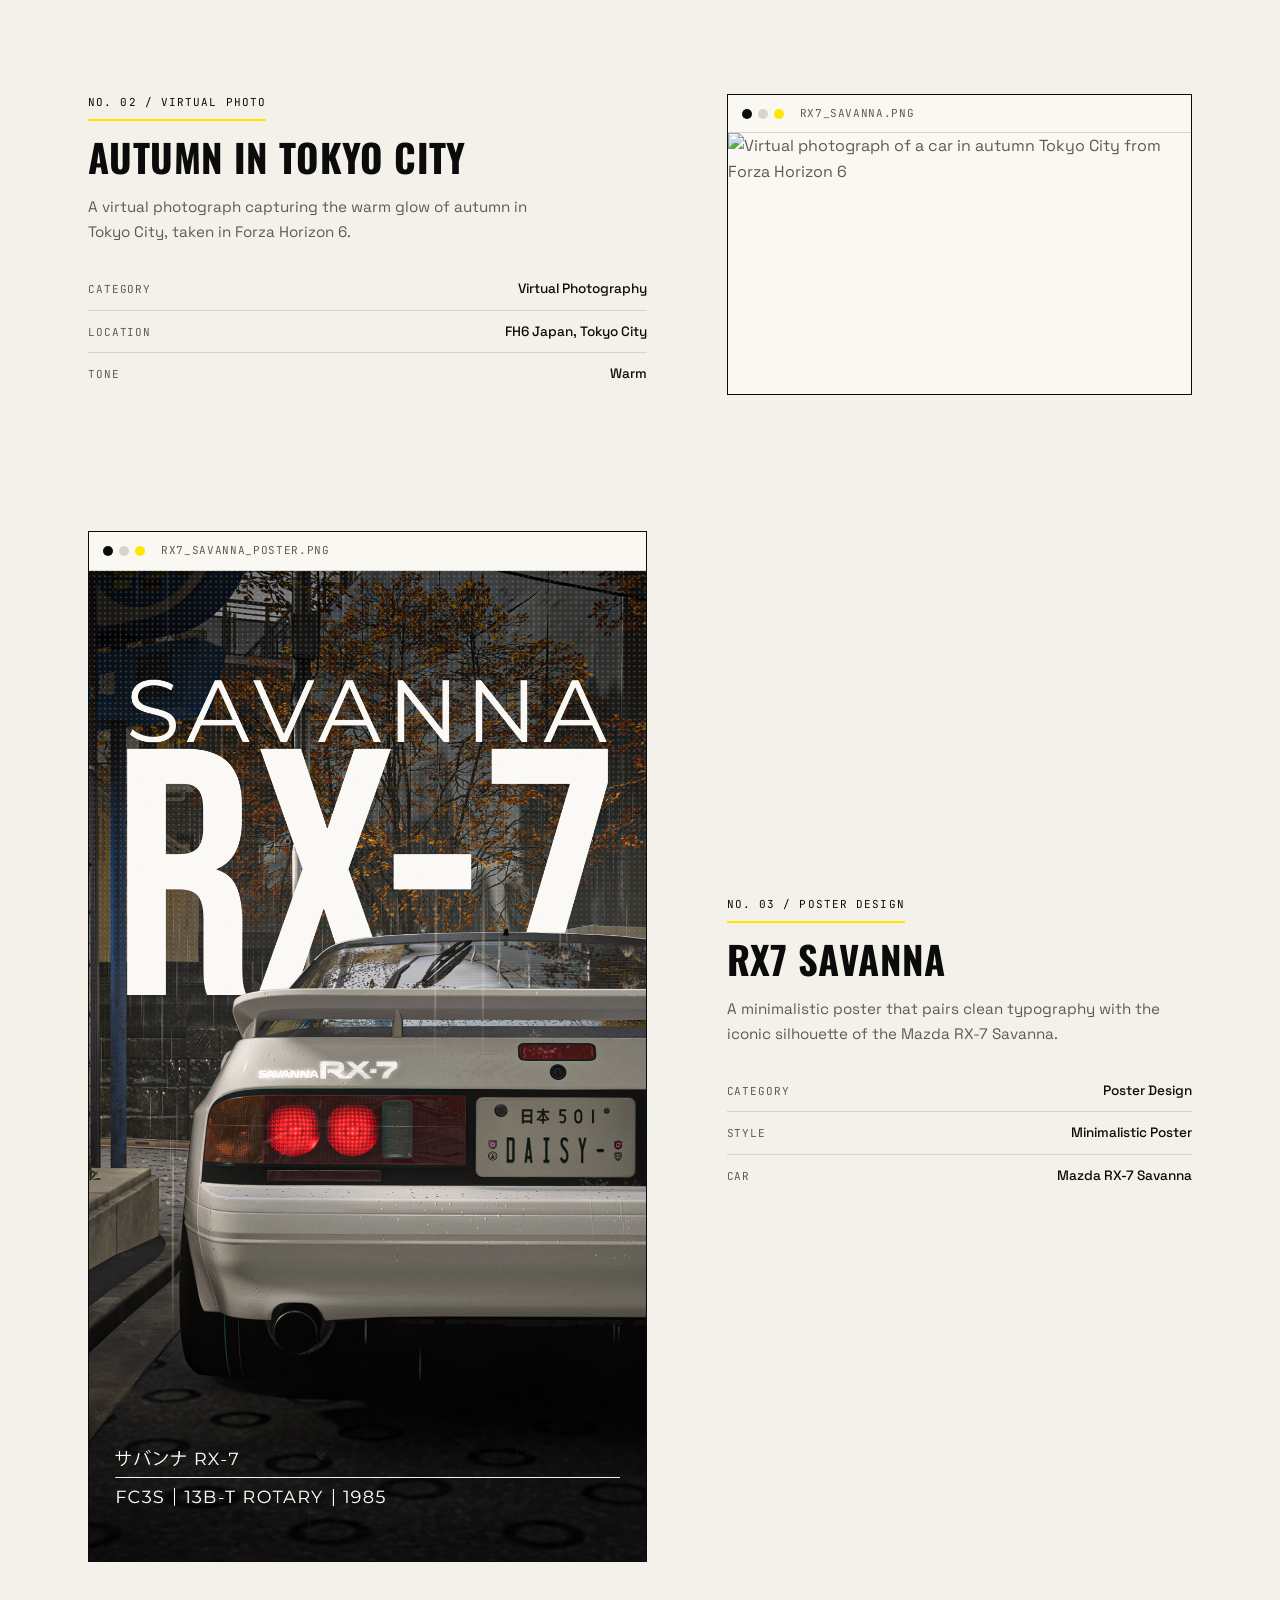
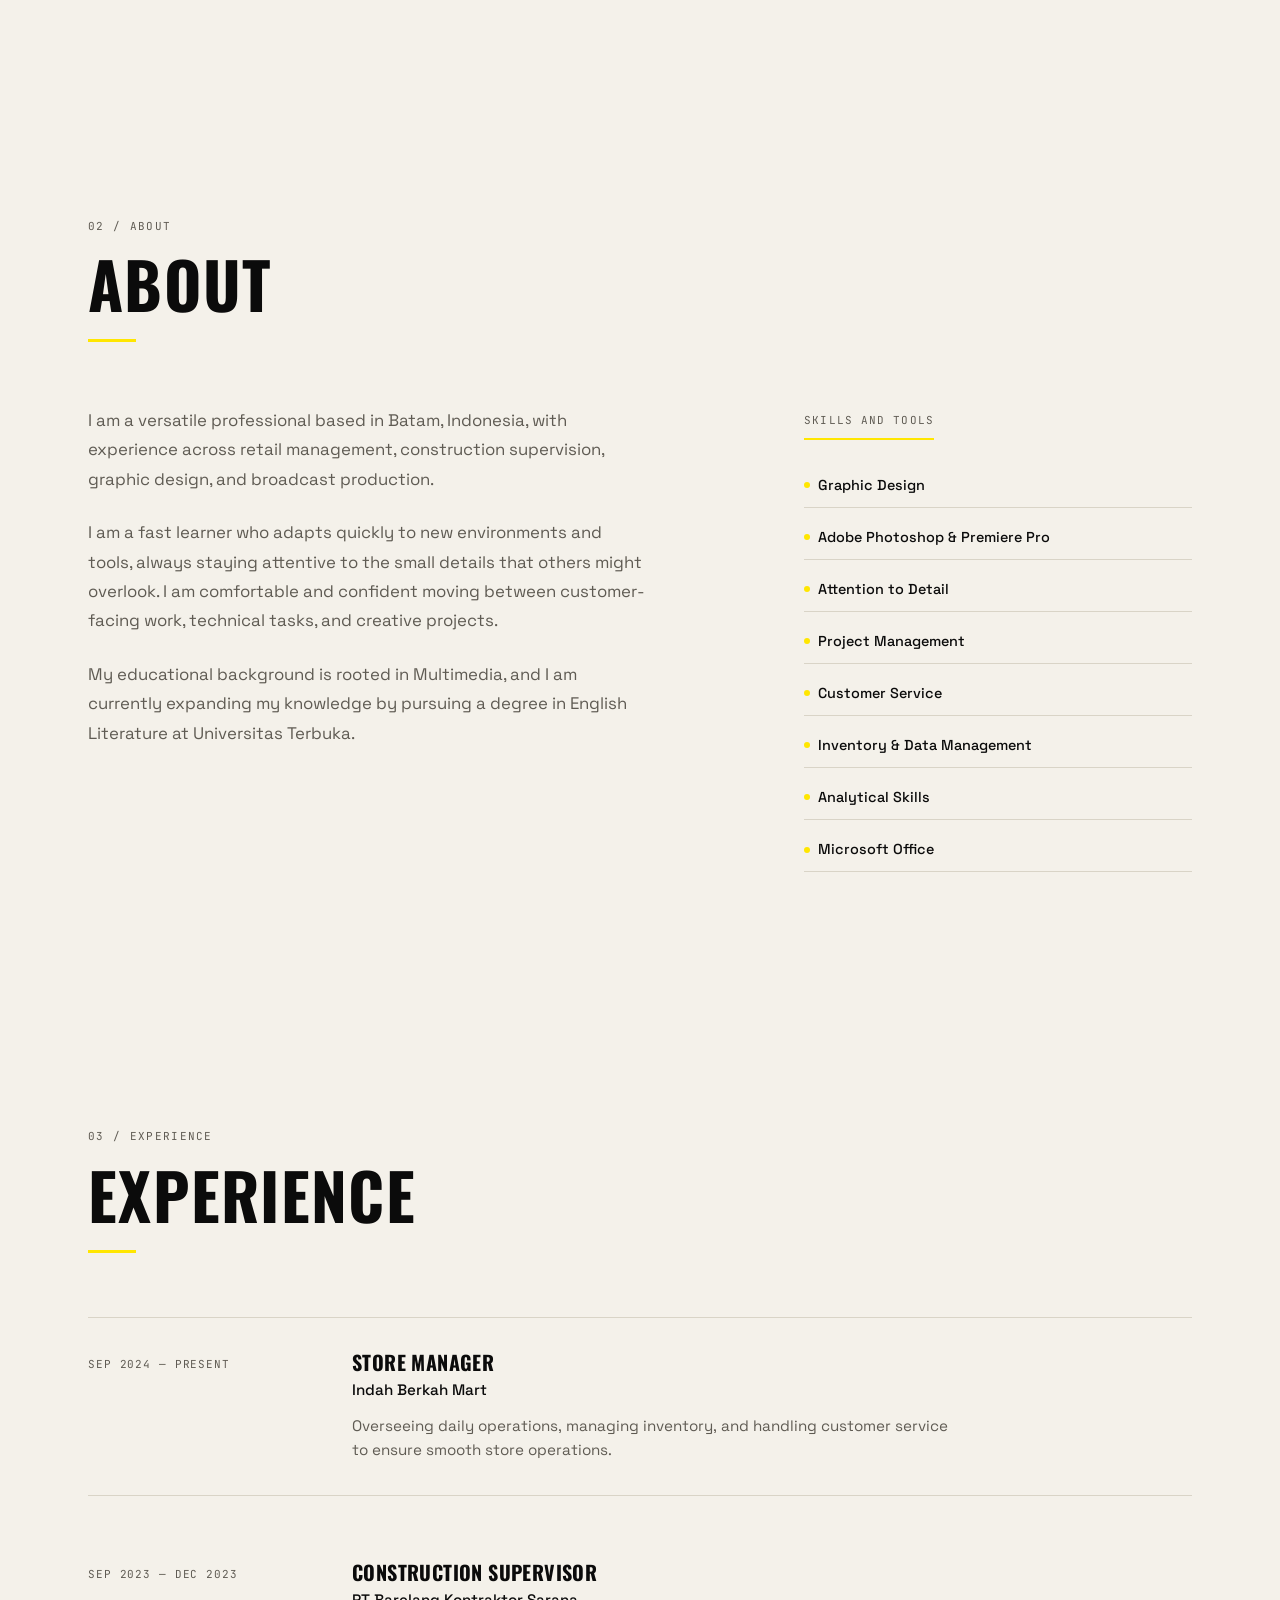
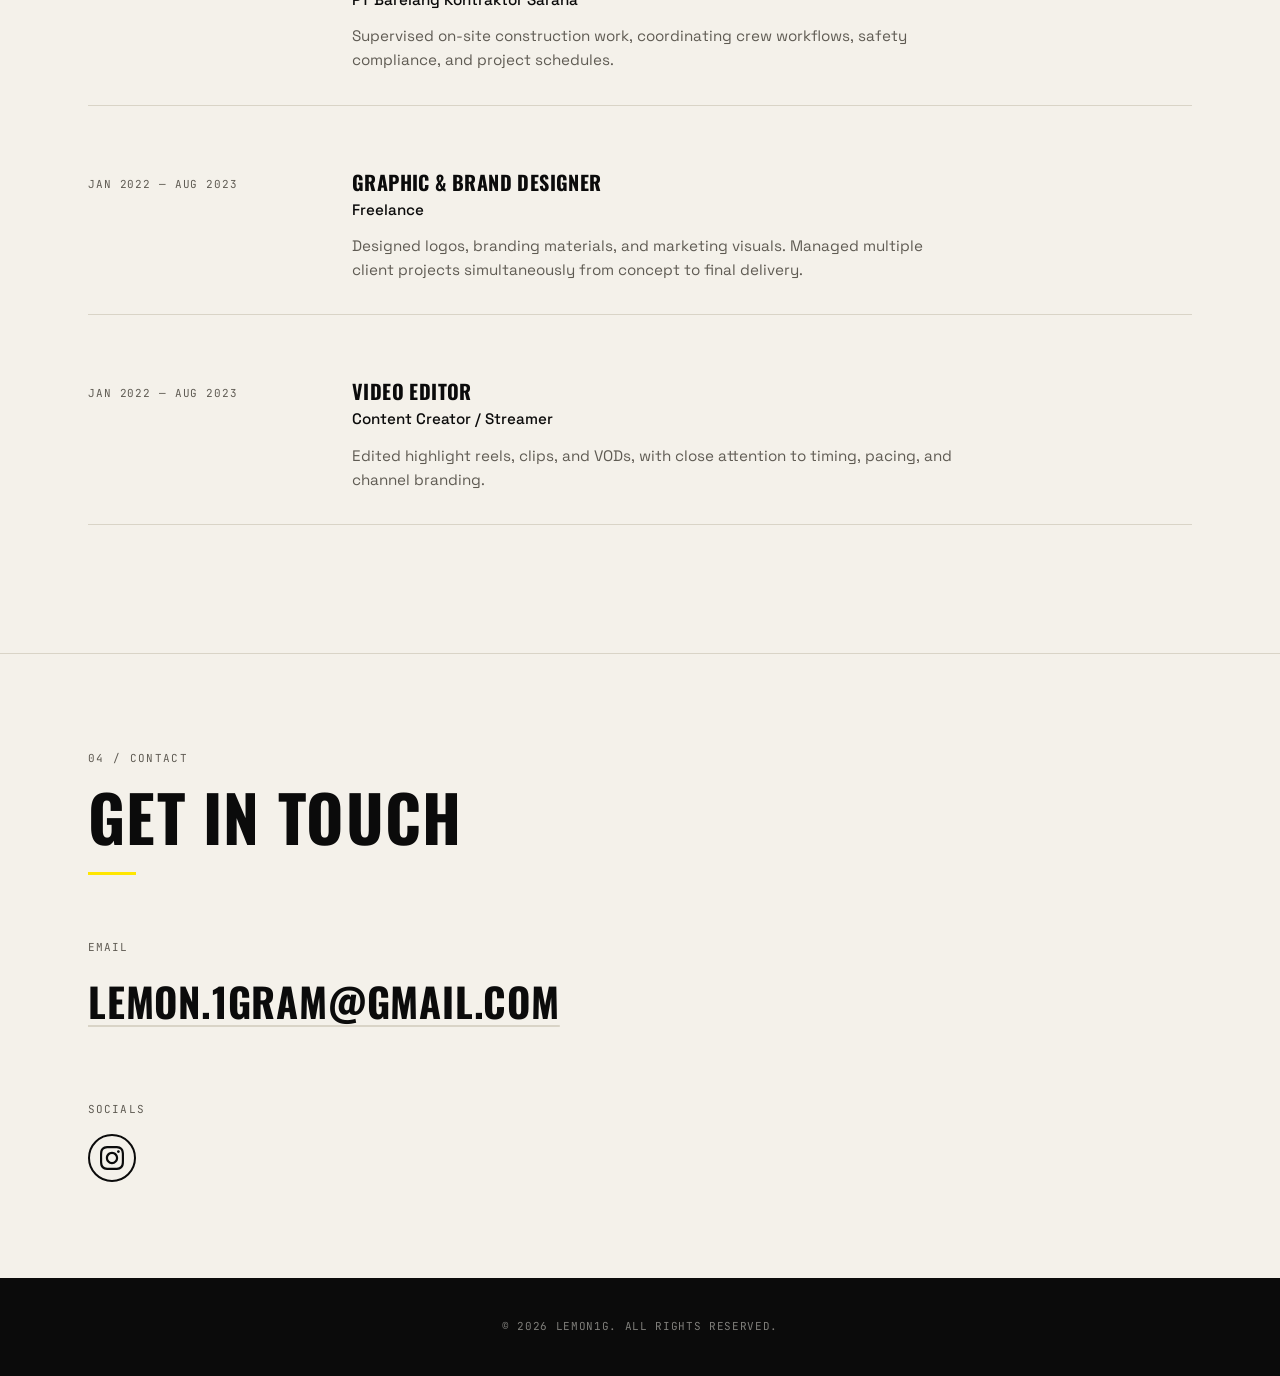
==== commit bcdd21d9: "Complete portfolio redesign and new 1g brand identity" ====
--- a/index.html
+++ b/index.html
@@ -4,243 +4,249 @@
 <head>
   <meta charset="UTF-8" />
   <meta name="viewport" content="width=device-width, initial-scale=1.0" />
-  <title>LEMON1G DESIGN STUDIO</title>
+
+  <!-- SEO -->
+  <title>LEMON1G STUDIO | Graphic Design and Virtual Photography Portfolio</title>
+  <meta name="description"
+    content="LEMON1G STUDIO is a graphic design and video editing portfolio by LEMON1GRAM, based in Batam, Indonesia. Featuring automotive graphics, JDM culture, virtual photography and editorial layouts." />
+
+  <!-- Open Graph -->
+  <meta property="og:title" content="LEMON1G STUDIO | Graphic Design Portfolio" />
+  <meta property="og:description"
+    content="Automotive graphics, JDM culture, virtual photography and editorial layouts by LEMON1GRAM." />
+  <meta property="og:type" content="website" />
+  <meta property="og:locale" content="en_US" />
+
+  <!-- Fonts -->
   <link rel="preconnect" href="https://fonts.googleapis.com" />
   <link rel="preconnect" href="https://fonts.gstatic.com" crossorigin />
   <link
-    href="https://fonts.googleapis.com/css2?family=Noto+Sans+JP:wght@400;700&family=Oswald:wght@500;700&family=Space+Grotesk:wght@400;600;700&display=swap"
+    href="https://fonts.googleapis.com/css2?family=JetBrains+Mono:wght@400&family=Noto+Sans+SC:wght@900&family=Oswald:wght@700&family=Space+Grotesk:wght@400;500&family=Playfair+Display:ital,wght@1,600&display=swap"
     rel="stylesheet" />
-  <link rel="stylesheet" href="assets/css/style.css" />
+
+  <!-- CSS -->
+  <link rel="stylesheet" href="styles.css" />
 </head>
 
 <body>
 
-  <!-- ── NAV ── -->
+  <!-- ── HEADER ── -->
   <header id="site-header">
     <nav class="nav container">
-      <a href="#" class="nav-logo">🍋LEMON<span class="brand-1g">1Gram</span></a>
-      <div class="nav-links">
+      <a href="#" class="nav-logo" aria-label="Lemon1g home">🍋 Lemon<img src="assets/images/1g-logo-nobg.png" alt="1g" class="logo-inline logo-inline--nav" /></a>
+      <div class="nav-links" role="navigation" aria-label="Main navigation">
         <a href="#gallery">GALLERY</a>
         <a href="#about">ABOUT</a>
+        <a href="#experience">EXPERIENCE</a>
         <a href="#contact">CONTACT</a>
       </div>
     </nav>
   </header>
 
   <main>
+
     <!-- ── HERO ── -->
-    <section id="hero" class="hero container">
-      <h1 class="hero-title">LEMON<span class="brand-1g">1G</span> STUDIO<br>特別展示</h1>
-      <span class="jp-subtitle" style="margin-bottom: 2rem;">2026.7.31<br>Batam, Kepulauan Riau, Indonesia / Home
-        Studio</span>
-      <p class="hero-sub">
-        I work across graphic design and video editing.
-        My background moving through retail, construction, and broadcast production taught me to pay attention to the
-        small things,
-        that carries into the design work too.
-      </p>
-      <a href="#gallery" class="btn-solid">EXPLORE GALLERY</a>
+    <section id="hero" class="hero" aria-label="Introduction">
+      <div class="container">
+        <h1 class="hero-title reveal">Lemon<img src="assets/images/1g-logo-nobg.png" alt="1g" class="logo-inline logo-inline--hero" /> Studio</h1>
+        <p class="hero-cn reveal" data-delay="1">特別展示</p>
+        <p class="hero-meta reveal" data-delay="2">2026.7.31 / Batam, Kepulauan Riau, Indonesia / Home Studio</p>
+        <p class="hero-intro reveal" data-delay="2">
+          I work across graphic design and video editing.
+          My background moving through retail, construction, and broadcast production taught me to pay attention to the
+          small things, and that carries into the design work too.
+        </p>
+        <a href="#gallery" class="btn-primary reveal" data-delay="3">EXPLORE GALLERY</a>
+      </div>
     </section>
 
     <!-- ── MARQUEE ── -->
-    <div class="marquee-wrap">
+    <div class="marquee" aria-hidden="true">
       <div class="marquee-track">
         <div class="marquee-group">
-          <span>VIRTUAL PHOTOGRAPHY</span> <span class="dot">•</span>
-          <span>GRAPHIC DESIGN</span> <span class="dot">•</span>
-          <span>AUTOMOTIVE GRAPHICS</span> <span class="dot">•</span>
-          <span>JDM CULTURE</span> <span class="dot">•</span>
-        </div>
-        <div class="marquee-group" aria-hidden="true">
-          <span>VIRTUAL PHOTOGRAPHY</span> <span class="dot">•</span>
-          <span>GRAPHIC DESIGN</span> <span class="dot">•</span>
-          <span>AUTOMOTIVE GRAPHICS</span> <span class="dot">•</span>
-          <span>JDM CULTURE</span> <span class="dot">•</span>
-        </div>
-        <div class="marquee-group" aria-hidden="true">
-          <span>VIRTUAL PHOTOGRAPHY</span> <span class="dot">•</span>
-          <span>GRAPHIC DESIGN</span> <span class="dot">•</span>
-          <span>AUTOMOTIVE GRAPHICS</span> <span class="dot">•</span>
-          <span>JDM CULTURE</span> <span class="dot">•</span>
-        </div>
-        <div class="marquee-group" aria-hidden="true">
-          <span>VIRTUAL PHOTOGRAPHY</span> <span class="dot">•</span>
-          <span>GRAPHIC DESIGN</span> <span class="dot">•</span>
-          <span>AUTOMOTIVE GRAPHICS</span> <span class="dot">•</span>
-          <span>JDM CULTURE</span> <span class="dot">•</span>
-        </div>
-        <div class="marquee-group" aria-hidden="true">
-          <span>VIRTUAL PHOTOGRAPHY</span> <span class="dot">•</span>
-          <span>GRAPHIC DESIGN</span> <span class="dot">•</span>
-          <span>AUTOMOTIVE GRAPHICS</span> <span class="dot">•</span>
-          <span>JDM CULTURE</span> <span class="dot">•</span>
-        </div>
-        <div class="marquee-group" aria-hidden="true">
-          <span>VIRTUAL PHOTOGRAPHY</span> <span class="dot">•</span>
-          <span>GRAPHIC DESIGN</span> <span class="dot">•</span>
-          <span>AUTOMOTIVE GRAPHICS</span> <span class="dot">•</span>
-          <span>JDM CULTURE</span> <span class="dot">•</span>
+          <span class="marquee-text">GRAPHIC DESIGN</span>
+          <span class="marquee-dot"></span>
+          <span class="marquee-text">JDM CULTURE</span>
+          <span class="marquee-dot"></span>
+          <span class="marquee-text">VIRTUAL PHOTOGRAPHY</span>
+          <span class="marquee-dot"></span>
+          <span class="marquee-text">AUTOMOTIVE GRAPHICS</span>
+          <span class="marquee-dot"></span>
+        </div>
+        <div class="marquee-group">
+          <span class="marquee-text">GRAPHIC DESIGN</span>
+          <span class="marquee-dot"></span>
+          <span class="marquee-text">JDM CULTURE</span>
+          <span class="marquee-dot"></span>
+          <span class="marquee-text">VIRTUAL PHOTOGRAPHY</span>
+          <span class="marquee-dot"></span>
+          <span class="marquee-text">AUTOMOTIVE GRAPHICS</span>
+          <span class="marquee-dot"></span>
+        </div>
+        <div class="marquee-group">
+          <span class="marquee-text">GRAPHIC DESIGN</span>
+          <span class="marquee-dot"></span>
+          <span class="marquee-text">JDM CULTURE</span>
+          <span class="marquee-dot"></span>
+          <span class="marquee-text">VIRTUAL PHOTOGRAPHY</span>
+          <span class="marquee-dot"></span>
+          <span class="marquee-text">AUTOMOTIVE GRAPHICS</span>
+          <span class="marquee-dot"></span>
+        </div>
+        <div class="marquee-group">
+          <span class="marquee-text">GRAPHIC DESIGN</span>
+          <span class="marquee-dot"></span>
+          <span class="marquee-text">JDM CULTURE</span>
+          <span class="marquee-dot"></span>
+          <span class="marquee-text">VIRTUAL PHOTOGRAPHY</span>
+          <span class="marquee-dot"></span>
+          <span class="marquee-text">AUTOMOTIVE GRAPHICS</span>
+          <span class="marquee-dot"></span>
         </div>
       </div>
     </div>
 
     <!-- ── GALLERY ── -->
-    <section id="gallery" class="section container">
-      <h2 class="section-title">EXHIBITION</h2>
-
-      <div class="garage-feed">
-        <!-- Item 1 -->
-        <article class="exhibit-card reveal">
-          <div class="exhibit-frame-wrap">
-            <div class="frame-bar">
-              <div class="mac-dots">
-                <span class="bar-dot red"></span>
-                <span class="bar-dot yellow"></span>
-                <span class="bar-dot green"></span>
-              </div>
-              <span class="bar-title">Modern_x_Classics.PNG</span>
-            </div>
-            <div class="exhibit-frame">
-              <img src="assets/images/Modern x Classics.png" alt="Modern_x_Classics.PNG" class="exhibit-img" />
-            </div>
-          </div>
-          <div class="exhibit-info">
-            <div class="exhibit-meta">NO. 01 / FEATURED DESIGN</div>
-            <h3 class="exhibit-title">Timeless Meets Now</h3>
-            <p class="exhibit-desc">A typography-driven automotive piece pairing bold modern lettering with classic
-              script.</p>
-            <div class="exhibit-specs">
-              <div class="spec-row"><span class="spec-key">Category</span><span class="spec-val">Graphic Design</span>
-              </div>
-              <div class="spec-row"><span class="spec-key">Software</span><span class="spec-val">Photoshop</span></div>
-              <div class="spec-row"><span class="spec-key">Style</span><span class="spec-val">Editorial
-                  Typography</span></div>
-            </div>
-          </div>
-        </article>
-
-        <!-- Item 2 -->
-        <article class="exhibit-card reveal">
-          <div class="exhibit-frame-wrap">
-            <div class="frame-bar">
-              <div class="mac-dots">
-                <span class="bar-dot red"></span>
-                <span class="bar-dot yellow"></span>
-                <span class="bar-dot green"></span>
-              </div>
-              <span class="bar-title">RX7_Savanna.PNG</span>
-            </div>
-            <div class="exhibit-frame">
-              <img src="assets/images/RX7_Savanna.png" alt="RX7_Savanna.PNG" class="exhibit-img" />
-            </div>
-          </div>
-          <div class="exhibit-info">
-            <div class="exhibit-meta">NO. 02 / VIRTUAL PHOTO</div>
-            <h3 class="exhibit-title">Autumn in Tokyo City</h3>
-            <p class="exhibit-desc">Experience the beauty of autumn in Tokyo with this stunning virtual photograph.
+    <section id="gallery" class="section" aria-label="Gallery">
+      <div class="container">
+        <div class="section-label reveal">01 / GALLERY</div>
+        <h2 class="section-heading reveal">EXHIBITION</h2>
+        <div id="gallery-feed" class="gallery-feed">
+          <!-- Rendered by script.js from the works[] array -->
+        </div>
+      </div>
+    </section>
+
+    <!-- ── ABOUT ── -->
+    <section id="about" class="section" aria-label="About">
+      <div class="container">
+        <div class="section-label reveal">02 / ABOUT</div>
+        <h2 class="section-heading reveal">ABOUT</h2>
+        <div class="about-grid">
+          <div class="about-bio reveal">
+            <p>
+              I am a versatile professional based in Batam, Indonesia, with experience across retail management, construction supervision, graphic design, and broadcast production.
             </p>
-            <div class="exhibit-specs">
-              <div class="spec-row"><span class="spec-key">Category</span><span class="spec-val">Virtual
-                  Photography</span></div>
-              <div class="spec-row"><span class="spec-key">Location</span><span class="spec-val">FH6 Japan, Tokyo
-                  City</span></div>
-              <div class="spec-row"><span class="spec-key">Tone</span><span class="spec-val">Warm</span></div>
-            </div>
-          </div>
-        </article>
-
-        <!-- Item 3 -->
-        <article class="exhibit-card reveal">
-          <div class="exhibit-frame-wrap">
-            <div class="frame-bar">
-              <div class="mac-dots">
-                <span class="bar-dot red"></span>
-                <span class="bar-dot yellow"></span>
-                <span class="bar-dot green"></span>
-              </div>
-              <span class="bar-title">RX7_SAVANNA_Poster.PNG</span>
-            </div>
-            <div class="exhibit-frame">
-              <img src="assets/images/RX7_SAVANNA_Poster.png" alt="RX7_SAVANNA_Poster" class="exhibit-img" />
-            </div>
-          </div>
-          <div class="exhibit-info">
-            <div class="exhibit-meta">NO. 03 / POSTER</div>
-            <h3 class="exhibit-title">RX7 SAVANNA</h3>
-            <p class="exhibit-desc">A poster that combines the classic charm of the Mazda RX-7 Savanna with modern
-              typography.</p>
-            <div class="exhibit-specs">
-              <div class="spec-row"><span class="spec-key">Category</span><span class="spec-val">Poster Design</span>
-              </div>
-              <div class="spec-row"><span class="spec-key">Style</span><span class="spec-val">Minimalistic
-                  Poster</span>
-              </div>
-              <div class="spec-row"><span class="spec-key">Car</span><span class="spec-val">Mazda RX-7 Savanna</span>
-              </div>
-            </div>
-          </div>
-        </article>
+            <p>
+              I am a fast learner who adapts quickly to new environments and tools, always staying attentive to the small details that others might overlook. I am comfortable and confident moving between customer-facing work, technical tasks, and creative projects.
+            </p>
+            <p>
+              My educational background is rooted in Multimedia, and I am currently expanding my knowledge by pursuing a degree in English Literature at Universitas Terbuka.
+            </p>
+          </div>
+          <div class="about-skills reveal" data-delay="1">
+            <div class="about-skills-title">Skills and Tools</div>
+            <ul class="skills-list">
+              <li>Graphic Design</li>
+              <li>Adobe Photoshop & Premiere Pro</li>
+              <li>Attention to Detail</li>
+              <li>Project Management</li>
+              <li>Customer Service</li>
+              <li>Inventory & Data Management</li>
+              <li>Analytical Skills</li>
+              <li>Microsoft Office</li>
+            </ul>
+          </div>
+        </div>
+      </div>
+    </section>
+
+    <!-- ── EXPERIENCE ── -->
+    <section id="experience" class="section" aria-label="Experience">
+      <div class="container">
+        <div class="section-label reveal">03 / EXPERIENCE</div>
+        <h2 class="section-heading reveal">EXPERIENCE</h2>
+        
+        <div class="experience-list">
+          <!-- Item 1 -->
+          <div class="exp-item reveal">
+            <div class="exp-date">Sep 2024 — Present</div>
+            <div class="exp-details">
+              <div class="exp-title">Store Manager</div>
+              <div class="exp-company">Indah Berkah Mart</div>
+              <p class="exp-desc">Overseeing daily operations, managing inventory, and handling customer service to ensure smooth store operations.</p>
+            </div>
+          </div>
+          
+          <!-- Item 2 -->
+          <div class="exp-item reveal">
+            <div class="exp-date">Sep 2023 — Dec 2023</div>
+            <div class="exp-details">
+              <div class="exp-title">Construction Supervisor</div>
+              <div class="exp-company">PT Barelang Kontraktor Sarana</div>
+              <p class="exp-desc">Supervised on-site construction work, coordinating crew workflows, safety compliance, and project schedules.</p>
+            </div>
+          </div>
+
+          <!-- Item 3 -->
+          <div class="exp-item reveal">
+            <div class="exp-date">Jan 2022 — Aug 2023</div>
+            <div class="exp-details">
+              <div class="exp-title">Graphic & Brand Designer</div>
+              <div class="exp-company">Freelance</div>
+              <p class="exp-desc">Designed logos, branding materials, and marketing visuals. Managed multiple client projects simultaneously from concept to final delivery.</p>
+            </div>
+          </div>
+
+          <!-- Item 4 -->
+          <div class="exp-item reveal">
+            <div class="exp-date">Jan 2022 — Aug 2023</div>
+            <div class="exp-details">
+              <div class="exp-title">Video Editor</div>
+              <div class="exp-company">Content Creator / Streamer</div>
+              <p class="exp-desc">Edited highlight reels, clips, and VODs, with close attention to timing, pacing, and channel branding.</p>
+            </div>
+          </div>
+        </div>
+      </div>
+    </section>
+
+    <!-- ── CONTACT ── -->
+    <section id="contact" class="contact-section" aria-label="Contact">
+      <div class="container">
+        <div class="section-label reveal">04 / CONTACT</div>
+        <h2 class="section-heading reveal">GET IN TOUCH</h2>
+        <div class="contact-links reveal">
+          <div>
+            <span class="contact-link-label">Email</span>
+            <a href="mailto:lemon.1gram@gmail.com" class="contact-link">lemon.1gram@gmail.com</a>
+          </div>
+          
+          <div class="social-container">
+            <span class="contact-link-label">Socials</span>
+            <div class="social-icons">
+              <a href="https://instagram.com/lemon1gram" target="_blank" rel="noopener noreferrer" class="social-circle" aria-label="Instagram">
+                <svg viewBox="0 0 24 24">
+                  <path d="M12 2.163c3.204 0 3.584.012 4.85.07 3.252.148 4.771 1.691 4.919 4.919.058 1.265.069 1.645.069 4.849 0 3.205-.012 3.584-.069 4.849-.149 3.225-1.664 4.771-4.919 4.919-1.266.058-1.644.07-4.85.07-3.204 0-3.584-.012-4.849-.07-3.26-.149-4.771-1.699-4.919-4.92-.058-1.265-.07-1.644-.07-4.849 0-3.204.013-3.583.07-4.849.149-3.227 1.664-4.771 4.919-4.919 1.266-.057 1.645-.069 4.849-.069zm0-2.163c-3.259 0-3.667.014-4.947.072-4.358.2-6.78 2.618-6.98 6.98-.059 1.281-.073 1.689-.073 4.948 0 3.259.014 3.668.072 4.948.2 4.358 2.618 6.78 6.98 6.98 1.281.058 1.689.072 4.948.072 3.259 0 3.668-.014 4.948-.072 4.354-.2 6.782-2.618 6.979-6.98.059-1.28.073-1.689.073-4.948 0-3.259-.014-3.667-.072-4.947-.196-4.354-2.617-6.78-6.979-6.98-1.281-.059-1.69-.073-4.949-.073zm0 5.838c-3.403 0-6.162 2.759-6.162 6.162s2.759 6.163 6.162 6.163 6.162-2.759 6.162-6.163c0-3.403-2.759-6.162-6.162-6.162zm0 10.162c-2.209 0-4-1.79-4-4 0-2.209 1.791-4 4-4s4 1.791 4 4c0 2.21-1.791 4-4 4zm6.406-11.845c-.796 0-1.441.645-1.441 1.44s.645 1.44 1.441 1.44c.795 0 1.439-.645 1.439-1.44s-.644-1.44-1.439-1.44z" />
+                </svg>
+              </a>
+            </div>
+          </div>
+        </div>
       </div>
     </section>
 
   </main>
 
-  <!-- ── FOOTER (MATCHING SCREENSHOT) ── -->
-  <footer class="footer" id="about">
+  <!-- ── FOOTER ── -->
+  <footer class="footer">
     <div class="container">
-      <div class="footer-nav">
-        <a href="#gallery">GALLERY</a> <span class="div">|</span>
-        <a href="#about">ABOUT</a> <span class="div">|</span>
-        <a href="#contact" id="contact">CONTACT</a>
-      </div>
-
-      <div class="footer-giant-logo">
-        LEMON<span class="brand-1g">1G</span> STUDIO
-      </div>
-
-      <div class="footer-address">
-        <p style="font-weight:700;">LEMON1G Home Studio</p>
-        <p>
-          <svg viewBox="0 0 24 24" fill="currentColor">
-            <path
-              d="M12 2C8.13 2 5 5.13 5 9c0 5.25 7 13 7 13s7-7.75 7-13c0-3.87-3.13-7-7-7zm0 9.5c-1.38 0-2.5-1.12-2.5-2.5s1.12-2.5 2.5-2.5 2.5 1.12 2.5 2.5-1.12 2.5-2.5 2.5z" />
-          </svg>
-          Batam, Kepulauan Riau, Indonesia / Home Studio
-        </p>
-        <p style="margin-top: 0.5rem;">
-          <svg viewBox="0 0 24 24" fill="currentColor">
-            <path
-              d="M20 4H4c-1.1 0-1.99.9-1.99 2L2 18c0 1.1.9 2 2 2h16c1.1 0 2-.9 2-2V6c0-1.1-.9-2-2-2zm0 4l-8 5-8-5V6l8 5 8-5v2z" />
-          </svg>
-          <a href="mailto:lemon.1gram@gmail.com"
-            style="color: var(--accent); text-decoration: underline;">lemon.1gram@gmail.com</a>
-        </p>
-      </div>
-
-      <div class="social-icons">
-        <a href="#" class="social-circle">
-          <svg viewBox="0 0 24 24">
-            <path
-              d="M12 2.163c3.204 0 3.584.012 4.85.07 3.252.148 4.771 1.691 4.919 4.919.058 1.265.069 1.645.069 4.849 0 3.205-.012 3.584-.069 4.849-.149 3.225-1.664 4.771-4.919 4.919-1.266.058-1.644.07-4.85.07-3.204 0-3.584-.012-4.849-.07-3.26-.149-4.771-1.699-4.919-4.92-.058-1.265-.07-1.644-.07-4.849 0-3.204.013-3.583.07-4.849.149-3.227 1.664-4.771 4.919-4.919 1.266-.057 1.645-.069 4.849-.069zm0-2.163c-3.259 0-3.667.014-4.947.072-4.358.2-6.78 2.618-6.98 6.98-.059 1.281-.073 1.689-.073 4.948 0 3.259.014 3.668.072 4.948.2 4.358 2.618 6.78 6.98 6.98 1.281.058 1.689.072 4.948.072 3.259 0 3.668-.014 4.948-.072 4.354-.2 6.782-2.618 6.979-6.98.059-1.28.073-1.689.073-4.948 0-3.259-.014-3.667-.072-4.947-.196-4.354-2.617-6.78-6.979-6.98-1.281-.059-1.69-.073-4.949-.073zm0 5.838c-3.403 0-6.162 2.759-6.162 6.162s2.759 6.163 6.162 6.163 6.162-2.759 6.162-6.163c0-3.403-2.759-6.162-6.162-6.162zm0 10.162c-2.209 0-4-1.79-4-4 0-2.209 1.791-4 4-4s4 1.791 4 4c0 2.21-1.791 4-4 4zm6.406-11.845c-.796 0-1.441.645-1.441 1.44s.645 1.44 1.441 1.44c.795 0 1.439-.645 1.439-1.44s-.644-1.44-1.439-1.44z" />
-          </svg>
-        </a>
-        <a href="#" class="social-circle">
-          <svg viewBox="0 0 24 24">
-            <path
-              d="M23.953 4.57a10 10 0 01-2.825.775 4.958 4.958 0 002.163-2.723c-.951.555-2.005.959-3.127 1.184a4.92 4.92 0 00-8.384 4.482C7.69 8.095 4.067 6.13 1.64 3.162a4.822 4.822 0 00-.666 2.475c0 1.71.87 3.213 2.188 4.096a4.904 4.904 0 01-2.228-.616v.06a4.923 4.923 0 003.946 4.827 4.996 4.996 0 01-2.212.085 4.936 4.936 0 004.604 3.417 9.867 9.867 0 01-6.102 2.105c-.39 0-.779-.023-1.17-.067a13.995 13.995 0 007.557 2.209c9.053 0 13.998-7.496 13.998-13.985 0-.21 0-.42-.015-.63A9.935 9.935 0 0024 4.59z" />
-          </svg>
-        </a>
-        <a href="mailto:lemon.1gram@gmail.com" class="social-circle">
-          <svg viewBox="0 0 24 24">
-            <path
-              d="M20 4H4c-1.1 0-1.99.9-1.99 2L2 18c0 1.1.9 2 2 2h16c1.1 0 2-.9 2-2V6c0-1.1-.9-2-2-2zm0 4l-8 5-8-5V6l8 5 8-5v2z" />
-          </svg>
-        </a>
-      </div>
+      <p class="footer-copy">&copy; 2026 Lemon1g. All rights reserved.</p>
     </div>
   </footer>
 
-  <script src="assets/js/main.js"></script>
+  <!-- ── LIGHTBOX ── -->
+  <div id="lightbox" class="lightbox" role="dialog" aria-modal="true" aria-label="Image viewer">
+    <button class="lightbox-close" aria-label="Close image viewer">&times;</button>
+    <button class="lightbox-nav lightbox-prev" aria-label="Previous image">&#8592;</button>
+    <button class="lightbox-nav lightbox-next" aria-label="Next image">&#8594;</button>
+    <div class="lightbox-stage">
+      <img class="lightbox-img" src="" alt="" />
+    </div>
+    <div class="lightbox-counter"></div>
+  </div>
+
+  <script src="script.js"></script>
 </body>
 
 </html>
--- a/styles.css
+++ b/styles.css
@@ -0,0 +1,1131 @@
+/* ═══════════════════════════════════════════════════════════
+   LEMON1G STUDIO — Swiss International Typographic Style
+   Light theme · Off-white, black, lemon accent
+   ═══════════════════════════════════════════════════════════ */
+
+/* ── Reset ── */
+*,
+*::before,
+*::after {
+  box-sizing: border-box;
+  margin: 0;
+  padding: 0;
+}
+
+/* ── Design Tokens ── */
+:root {
+  /* Color */
+  --bg: #F4F1EA;
+  --surface: #FAF8F3;
+  --white: #FFFFFF;
+  --line: #D9D4C7;
+  --ink: #0B0B0B;
+  --ink-soft: #141414;
+  --muted: #5F5B53;
+  --lemon: #FFE600;
+  --lemon-hover: #F2D800;
+  --lemon-deep: #B89F00;
+
+  /* Typography */
+  --font-display: 'Oswald', 'Impact', 'Arial Black', sans-serif;
+  --font-body: 'Space Grotesk', 'Helvetica Neue', Arial, sans-serif;
+  --font-mono: 'JetBrains Mono', 'Space Mono', 'Courier New', monospace;
+  --font-cn: 'Noto Sans SC', 'PingFang SC', 'Microsoft YaHei', sans-serif;
+
+  /* Spacing (8px grid) */
+  --sp-1: 8px;
+  --sp-2: 16px;
+  --sp-3: 24px;
+  --sp-4: 32px;
+  --sp-5: 40px;
+  --sp-6: 48px;
+  --sp-8: 64px;
+  --sp-10: 80px;
+  --sp-12: 96px;
+  --sp-16: 128px;
+  --sp-20: 160px;
+
+  /* Layout */
+  --max-w: 1200px;
+  --gutter: 24px;
+
+  /* Motion */
+  --ease: cubic-bezier(0.16, 1, 0.3, 1);
+  --duration: 0.3s;
+}
+
+/* ── Base ── */
+html {
+  scroll-behavior: smooth;
+  font-size: 16px;
+}
+
+::selection {
+  background: var(--lemon);
+  color: var(--ink);
+}
+
+::-webkit-scrollbar {
+  width: 6px;
+}
+
+::-webkit-scrollbar-track {
+  background: var(--bg);
+}
+
+::-webkit-scrollbar-thumb {
+  background: var(--muted);
+  border-radius: 3px;
+}
+
+::-webkit-scrollbar-thumb:hover {
+  background: var(--ink);
+}
+
+/* Firefox */
+html {
+  scrollbar-width: thin;
+  scrollbar-color: var(--muted) var(--bg);
+}
+
+body {
+  background-color: var(--bg);
+  color: var(--muted);
+  font-family: var(--font-body);
+  font-weight: 400;
+  font-size: 1rem;
+  line-height: 1.6;
+  overflow-x: hidden;
+  -webkit-font-smoothing: antialiased;
+  -moz-osx-font-smoothing: grayscale;
+  min-height: 100vh;
+}
+
+/* Paper grain overlay */
+body::after {
+  content: '';
+  position: fixed;
+  inset: 0;
+  pointer-events: none;
+  z-index: 10000;
+  opacity: 0.028;
+  background-image: url("data:image/svg+xml,%3Csvg viewBox='0 0 256 256' xmlns='http://www.w3.org/2000/svg'%3E%3Cfilter id='n'%3E%3CfeTurbulence type='fractalNoise' baseFrequency='0.72' numOctaves='4' stitchTiles='stitch'/%3E%3C/filter%3E%3Crect width='100%25' height='100%25' filter='url(%23n)'/%3E%3C/svg%3E");
+  background-repeat: repeat;
+  background-size: 256px 256px;
+}
+
+img {
+  display: block;
+  max-width: 100%;
+  height: auto;
+}
+
+a {
+  color: inherit;
+  text-decoration: none;
+}
+
+/* ── Focus Visible (Black outline, lemon offset ring) ── */
+*:focus-visible {
+  outline: 2px solid var(--ink);
+  outline-offset: 3px;
+  box-shadow: 0 0 0 3px var(--lemon);
+}
+
+/* ── Layout ── */
+.container {
+  width: 90%;
+  max-width: var(--max-w);
+  margin: 0 auto;
+  padding-left: var(--gutter);
+  padding-right: var(--gutter);
+}
+
+.section {
+  padding: var(--sp-10) 0;
+}
+
+/* ── Section Headers ── */
+.section-label {
+  font-family: var(--font-mono);
+  font-size: 11px;
+  font-weight: 400;
+  text-transform: uppercase;
+  letter-spacing: 0.12em;
+  color: var(--muted);
+  margin-bottom: var(--sp-2);
+}
+
+.section-heading {
+  font-family: var(--font-display);
+  font-size: clamp(2.5rem, 5vw, 4rem);
+  font-weight: 700;
+  text-transform: uppercase;
+  letter-spacing: 0.02em;
+  line-height: 1;
+  color: var(--ink);
+  margin-bottom: var(--sp-8);
+}
+
+.section-heading::after {
+  content: '';
+  display: block;
+  width: 48px;
+  height: 3px;
+  background: var(--lemon);
+  margin-top: var(--sp-3);
+}
+
+/* ── Custom 'g' with tail ── */
+.tail-g {
+  font-family: 'Playfair Display', 'Times New Roman', Georgia, serif;
+  font-style: italic;
+  text-transform: lowercase;
+  font-weight: 600;
+  letter-spacing: -0.02em;
+}
+
+/* ── Lemon Highlight Block ── */
+.hl-1g {
+  background-color: var(--lemon);
+  color: var(--ink);
+  padding: 0.02em 0.12em;
+  display: inline;
+  line-height: inherit;
+  letter-spacing: -0.02em;
+}
+
+/* ── Header ── */
+#site-header {
+  position: fixed;
+  top: 0;
+  left: 0;
+  right: 0;
+  z-index: 1000;
+  padding: var(--sp-3) 0;
+  background: rgba(244, 241, 234, 0.6);
+  backdrop-filter: blur(0px);
+  -webkit-backdrop-filter: blur(0px);
+  border-bottom: 1px solid transparent;
+  transition: padding var(--duration) var(--ease),
+    background var(--duration) var(--ease),
+    border-color var(--duration) var(--ease),
+    backdrop-filter var(--duration) var(--ease);
+}
+
+#site-header.scrolled {
+  padding: var(--sp-2) 0;
+  background: rgba(244, 241, 234, 0.92);
+  backdrop-filter: blur(12px);
+  -webkit-backdrop-filter: blur(12px);
+  border-bottom: 1px solid var(--line);
+}
+
+.nav {
+  display: flex;
+  align-items: center;
+  justify-content: space-between;
+}
+
+.nav-logo {
+  font-family: var(--font-display);
+  font-size: 1.25rem;
+  font-weight: 700;
+  letter-spacing: 0.04em;
+  color: var(--ink);
+  display: flex;
+  align-items: center;
+  gap: 0;
+  line-height: 1;
+}
+
+.nav-logo .hl-1g {
+  padding: 2px 4px;
+  margin: 0 1px;
+}
+
+/* ── Inline 1g Logo (transparent PNG) ── */
+.logo-inline {
+  display: inline-block;
+  object-fit: contain;
+  vertical-align: baseline;
+  position: relative;
+}
+
+/* Header size */
+.logo-inline--nav {
+  height: 1.8em;
+  margin: 0 -0.4em;
+  top: 0.25em;
+}
+
+/* Hero size */
+.logo-inline--hero {
+  height: 1.7em;
+  margin: 0 -0.35em;
+  top: 0.63em;
+}
+
+.nav-links {
+  display: flex;
+  gap: var(--sp-4);
+  align-items: center;
+}
+
+.nav-links a {
+  font-family: var(--font-display);
+  font-size: 0.85rem;
+  font-weight: 700;
+  text-transform: uppercase;
+  letter-spacing: 0.06em;
+  color: var(--muted);
+  transition: color var(--duration) ease;
+  position: relative;
+}
+
+.nav-links a:hover {
+  color: var(--ink);
+}
+
+.nav-links a::after {
+  content: '';
+  position: absolute;
+  bottom: -4px;
+  left: 0;
+  width: 0;
+  height: 2px;
+  background: var(--lemon);
+  transition: width var(--duration) ease;
+}
+
+.nav-links a:hover::after {
+  width: 100%;
+}
+
+/* ── Hero ── */
+.hero {
+  min-height: 90vh;
+  display: flex;
+  align-items: center;
+  padding-top: var(--sp-16);
+  padding-bottom: var(--sp-12);
+}
+
+.hero-title {
+  font-family: var(--font-display);
+  font-size: clamp(3rem, 9vw, 8rem);
+  font-weight: 700;
+  line-height: 0.95;
+  letter-spacing: 0.02em;
+  color: var(--ink);
+  margin-bottom: var(--sp-3);
+}
+
+.hero-title .hl-1g {
+  padding: 0 0.08em;
+}
+
+.hero-cn {
+  font-family: var(--font-cn);
+  font-size: clamp(1.2rem, 3vw, 2rem);
+  font-weight: 900;
+  color: var(--muted);
+  letter-spacing: 0.15em;
+  margin-bottom: var(--sp-3);
+}
+
+.hero-meta {
+  font-family: var(--font-mono);
+  font-size: 11px;
+  font-weight: 400;
+  text-transform: uppercase;
+  letter-spacing: 0.08em;
+  color: var(--muted);
+  margin-bottom: var(--sp-5);
+}
+
+.hero-intro {
+  font-size: 1.05rem;
+  color: var(--muted);
+  max-width: 560px;
+  line-height: 1.7;
+  margin-bottom: var(--sp-5);
+}
+
+/* ── Primary Button ── */
+.btn-primary {
+  display: inline-flex;
+  align-items: center;
+  gap: var(--sp-1);
+  padding: 14px 32px;
+  background: var(--lemon);
+  color: var(--ink);
+  font-family: var(--font-display);
+  font-size: 0.9rem;
+  font-weight: 700;
+  text-transform: uppercase;
+  letter-spacing: 0.06em;
+  border: 2px solid var(--ink);
+  cursor: pointer;
+  transition: transform 0.2s ease, box-shadow 0.2s ease, background 0.2s ease;
+  position: relative;
+}
+
+.btn-primary:hover {
+  transform: translate(-4px, -4px);
+  box-shadow: 4px 4px 0 0 var(--ink);
+  background: var(--lemon-hover);
+}
+
+.btn-primary:active {
+  transform: translate(0, 0);
+  box-shadow: none;
+}
+
+/* ── Marquee ── */
+.marquee {
+  overflow: hidden;
+  background: var(--ink-soft);
+  padding: 18px 0;
+  user-select: none;
+  border-top: 1px solid var(--ink);
+  border-bottom: 1px solid var(--ink);
+}
+
+.marquee-track {
+  display: flex;
+  width: max-content;
+  will-change: transform;
+  animation: marquee-scroll 30s linear infinite;
+}
+
+.marquee:hover .marquee-track {
+  animation-play-state: paused;
+}
+
+.marquee-group {
+  display: flex;
+  align-items: center;
+  gap: var(--sp-4);
+  padding-right: var(--sp-4);
+  flex-shrink: 0;
+}
+
+.marquee-text {
+  font-family: var(--font-display);
+  font-size: 0.85rem;
+  font-weight: 700;
+  letter-spacing: 0.14em;
+  text-transform: uppercase;
+  color: var(--bg);
+  white-space: nowrap;
+}
+
+.marquee-dot {
+  width: 6px;
+  height: 6px;
+  border-radius: 50%;
+  background: var(--lemon);
+  flex-shrink: 0;
+}
+
+@keyframes marquee-scroll {
+  0% {
+    transform: translateX(0);
+  }
+
+  100% {
+    transform: translateX(-25%);
+  }
+}
+
+/* ── Gallery Feed ── */
+.gallery-feed {
+  display: flex;
+  flex-direction: column;
+  gap: var(--sp-12);
+}
+
+/* ── Exhibit Card ── */
+.exhibit-card {
+  display: grid;
+  grid-template-columns: 1fr;
+  gap: var(--sp-5);
+  align-items: start;
+}
+
+/* ── Window Frame ── */
+.exhibit-frame-wrap {
+  border: 1px solid var(--ink);
+  background: var(--white);
+  overflow: hidden;
+}
+
+.frame-bar {
+  display: flex;
+  align-items: center;
+  padding: 10px 14px;
+  background: var(--surface);
+  border-bottom: 1px solid var(--line);
+}
+
+.frame-dots {
+  display: flex;
+  gap: 6px;
+  margin-right: var(--sp-2);
+}
+
+.frame-dot {
+  width: 10px;
+  height: 10px;
+  border-radius: 50%;
+}
+
+.frame-dot--dark {
+  background: var(--ink);
+}
+
+.frame-dot--grey {
+  background: var(--line);
+}
+
+.frame-dot--lemon {
+  background: var(--lemon);
+}
+
+.frame-filename {
+  font-family: var(--font-mono);
+  font-size: 11px;
+  font-weight: 400;
+  text-transform: uppercase;
+  letter-spacing: 0.06em;
+  color: var(--muted);
+}
+
+.frame-viewport {
+  overflow: hidden;
+  background: var(--surface);
+  display: flex;
+  align-items: center;
+  justify-content: center;
+  cursor: zoom-in;
+}
+
+.exhibit-img {
+  display: block;
+  width: 100%;
+  height: auto;
+  object-fit: cover;
+  transition: transform 0.5s var(--ease);
+}
+
+.exhibit-card:hover .exhibit-img {
+  transform: scale(1.02);
+}
+
+/* ── Exhibit Info ── */
+.exhibit-info {
+  display: flex;
+  flex-direction: column;
+  gap: var(--sp-2);
+  padding: var(--sp-1) 0;
+}
+
+.exhibit-label {
+  font-family: var(--font-mono);
+  font-size: 11px;
+  font-weight: 400;
+  text-transform: uppercase;
+  letter-spacing: 0.1em;
+  color: var(--ink);
+  padding-bottom: var(--sp-1);
+  border-bottom: 2px solid var(--lemon);
+  display: inline-block;
+  align-self: flex-start;
+}
+
+.exhibit-title {
+  font-family: var(--font-display);
+  font-size: clamp(1.6rem, 3vw, 2.4rem);
+  font-weight: 700;
+  text-transform: uppercase;
+  letter-spacing: 0.01em;
+  line-height: 1.05;
+  color: var(--ink);
+}
+
+.exhibit-desc {
+  font-size: 0.95rem;
+  color: var(--muted);
+  line-height: 1.65;
+  max-width: 480px;
+}
+
+/* ── Spec Table ── */
+.exhibit-specs {
+  margin-top: var(--sp-1);
+}
+
+.spec-row {
+  display: flex;
+  justify-content: space-between;
+  align-items: baseline;
+  font-size: 0.85rem;
+  padding: 10px 0;
+  border-bottom: 1px solid var(--line);
+}
+
+.spec-row:last-child {
+  border-bottom: none;
+}
+
+.spec-key {
+  font-family: var(--font-mono);
+  font-size: 11px;
+  font-weight: 400;
+  text-transform: uppercase;
+  letter-spacing: 0.08em;
+  color: var(--muted);
+}
+
+.spec-val {
+  font-family: var(--font-body);
+  font-weight: 500;
+  color: var(--ink);
+  text-align: right;
+}
+
+/* ── About Section ── */
+.about-grid {
+  display: grid;
+  grid-template-columns: 1fr;
+  gap: var(--sp-8);
+}
+
+.about-bio p {
+  font-size: 1.05rem;
+  color: var(--muted);
+  line-height: 1.75;
+  margin-bottom: var(--sp-3);
+  max-width: 560px;
+}
+
+.about-bio p:last-child {
+  margin-bottom: 0;
+}
+
+.about-skills-title {
+  font-family: var(--font-mono);
+  font-size: 11px;
+  font-weight: 400;
+  text-transform: uppercase;
+  letter-spacing: 0.1em;
+  color: var(--muted);
+  margin-bottom: var(--sp-3);
+  padding-bottom: var(--sp-1);
+  border-bottom: 2px solid var(--lemon);
+  display: inline-block;
+}
+
+.skills-list {
+  list-style: none;
+  display: flex;
+  flex-direction: column;
+  gap: var(--sp-1);
+}
+
+.skills-list li {
+  font-family: var(--font-body);
+  font-size: 0.9rem;
+  font-weight: 500;
+  color: var(--ink);
+  padding: 10px 0;
+  border-bottom: 1px solid var(--line);
+  display: flex;
+  align-items: center;
+  gap: var(--sp-1);
+}
+
+.skills-list li::before {
+  content: '';
+  display: inline-block;
+  width: 6px;
+  height: 6px;
+  background: var(--lemon);
+  border-radius: 50%;
+  flex-shrink: 0;
+}
+
+/* ── Experience Section (Swiss Style) ── */
+.experience-list {
+  display: flex;
+  flex-direction: column;
+  gap: var(--sp-4);
+  border-top: 1px solid var(--line);
+  margin-top: var(--sp-2);
+}
+
+.exp-item {
+  display: grid;
+  grid-template-columns: 1fr;
+  gap: var(--sp-1);
+  padding: var(--sp-4) 0;
+  border-bottom: 1px solid var(--line);
+}
+
+.exp-date {
+  font-family: var(--font-mono);
+  font-size: 11px;
+  text-transform: uppercase;
+  letter-spacing: 0.08em;
+  color: var(--muted);
+  padding-top: 6px;
+}
+
+.exp-details {
+  display: flex;
+  flex-direction: column;
+  gap: 4px;
+}
+
+.exp-title {
+  font-family: var(--font-display);
+  font-size: 1.25rem;
+  font-weight: 700;
+  text-transform: uppercase;
+  color: var(--ink);
+  line-height: 1.2;
+  letter-spacing: 0.02em;
+}
+
+.exp-company {
+  font-family: var(--font-body);
+  font-size: 0.95rem;
+  font-weight: 500;
+  color: var(--ink);
+}
+
+.exp-desc {
+  font-size: 0.95rem;
+  color: var(--muted);
+  line-height: 1.6;
+  max-width: 600px;
+  margin-top: var(--sp-1);
+}
+
+/* ── Contact Section ── */
+.contact-section {
+  padding: var(--sp-12) 0;
+  border-top: 1px solid var(--line);
+}
+
+.contact-links {
+  display: flex;
+  flex-direction: column;
+  gap: var(--sp-3);
+  margin-top: var(--sp-6);
+}
+
+.contact-link {
+  font-family: var(--font-display);
+  font-size: clamp(1.4rem, 3.5vw, 2.5rem);
+  font-weight: 700;
+  text-transform: uppercase;
+  letter-spacing: 0.02em;
+  color: var(--ink);
+  text-decoration: underline;
+  text-decoration-thickness: 2px;
+  text-underline-offset: 6px;
+  text-decoration-color: var(--line);
+  transition: background var(--duration) ease,
+    text-decoration-color var(--duration) ease,
+    padding var(--duration) ease;
+  display: inline-block;
+  padding: 4px 0;
+  align-self: flex-start;
+}
+
+.contact-link:hover {
+  background: var(--lemon);
+  text-decoration-color: transparent;
+  padding: 4px 12px;
+}
+
+.contact-link-label {
+  display: block;
+  font-family: var(--font-mono);
+  font-size: 11px;
+  font-weight: 400;
+  text-transform: uppercase;
+  letter-spacing: 0.1em;
+  color: var(--muted);
+  margin-bottom: var(--sp-1);
+  text-decoration: none;
+}
+
+.social-container {
+  margin-top: var(--sp-4);
+}
+
+.social-icons {
+  display: flex;
+  gap: var(--sp-3);
+  margin-top: var(--sp-2);
+}
+
+.social-circle {
+  width: 48px;
+  height: 48px;
+  border: 2px solid var(--ink);
+  border-radius: 50%;
+  display: flex;
+  align-items: center;
+  justify-content: center;
+  color: var(--ink);
+  transition: background var(--duration) ease, color var(--duration) ease, transform var(--duration) ease;
+}
+
+.social-circle:hover {
+  background: var(--lemon);
+  color: var(--ink);
+  transform: translateY(-4px);
+}
+
+.social-circle svg {
+  width: 24px;
+  height: 24px;
+  fill: currentColor;
+}
+
+/* ── Footer ── */
+.footer {
+  background: var(--ink);
+  color: var(--bg);
+  padding: var(--sp-5) 0;
+  text-align: center;
+}
+
+.footer-copy {
+  font-family: var(--font-mono);
+  font-size: 11px;
+  letter-spacing: 0.06em;
+  text-transform: uppercase;
+  color: rgba(244, 241, 234, 0.5);
+}
+
+.footer-copy a {
+  color: var(--lemon);
+}
+
+/* ── Lightbox ── */
+.lightbox {
+  position: fixed;
+  inset: 0;
+  z-index: 5000;
+  background: rgba(11, 11, 11, 0.94);
+  backdrop-filter: blur(8px);
+  -webkit-backdrop-filter: blur(8px);
+  display: flex;
+  align-items: center;
+  justify-content: center;
+  opacity: 0;
+  pointer-events: none;
+  transition: opacity 0.3s var(--ease);
+}
+
+.lightbox.active {
+  opacity: 1;
+  pointer-events: auto;
+}
+
+.lightbox-close {
+  position: absolute;
+  top: var(--sp-3);
+  right: var(--sp-3);
+  z-index: 5010;
+  width: 48px;
+  height: 48px;
+  background: var(--bg);
+  border: 2px solid var(--ink);
+  color: var(--ink);
+  font-size: 1.5rem;
+  display: flex;
+  align-items: center;
+  justify-content: center;
+  cursor: pointer;
+  transition: background var(--duration) ease, color var(--duration) ease;
+  font-family: var(--font-body);
+  line-height: 1;
+}
+
+.lightbox-close:hover {
+  background: var(--lemon);
+}
+
+.lightbox-nav {
+  position: absolute;
+  top: 50%;
+  transform: translateY(-50%);
+  z-index: 5010;
+  width: 48px;
+  height: 48px;
+  background: var(--bg);
+  border: 2px solid var(--ink);
+  color: var(--ink);
+  font-size: 1.25rem;
+  display: flex;
+  align-items: center;
+  justify-content: center;
+  cursor: pointer;
+  transition: background var(--duration) ease;
+  font-family: var(--font-body);
+  line-height: 1;
+}
+
+.lightbox-nav:hover {
+  background: var(--lemon);
+}
+
+.lightbox-prev {
+  left: var(--sp-3);
+}
+
+.lightbox-next {
+  right: var(--sp-3);
+}
+
+.lightbox-stage {
+  max-width: 90vw;
+  max-height: 88vh;
+  display: flex;
+  align-items: center;
+  justify-content: center;
+}
+
+.lightbox-img {
+  max-width: 90vw;
+  max-height: 85vh;
+  width: auto;
+  height: auto;
+  object-fit: contain;
+  border: 1px solid rgba(255, 255, 255, 0.1);
+  transition: opacity 0.3s ease;
+}
+
+.lightbox-counter {
+  position: absolute;
+  bottom: var(--sp-3);
+  left: 50%;
+  transform: translateX(-50%);
+  font-family: var(--font-mono);
+  font-size: 11px;
+  letter-spacing: 0.1em;
+  text-transform: uppercase;
+  color: rgba(244, 241, 234, 0.5);
+}
+
+/* ── Scroll Reveal ── */
+.reveal {
+  opacity: 0;
+  transform: translateY(16px);
+  transition: opacity 0.5s ease-out, transform 0.5s ease-out;
+}
+
+.reveal.visible {
+  opacity: 1;
+  transform: none;
+}
+
+/* Stagger delays for grouped reveals */
+.reveal[data-delay="1"] {
+  transition-delay: 80ms;
+}
+
+.reveal[data-delay="2"] {
+  transition-delay: 160ms;
+}
+
+.reveal[data-delay="3"] {
+  transition-delay: 240ms;
+}
+
+/* ── Grid Debug Overlay ── */
+.grid-overlay {
+  position: fixed;
+  inset: 0;
+  z-index: 9999;
+  pointer-events: none;
+  display: none;
+  justify-content: center;
+}
+
+.grid-overlay.active {
+  display: flex;
+}
+
+.grid-overlay-inner {
+  width: 90%;
+  max-width: var(--max-w);
+  height: 100%;
+  display: grid;
+  grid-template-columns: repeat(12, 1fr);
+  gap: var(--gutter);
+  padding: 0 var(--gutter);
+}
+
+.grid-overlay-inner>div {
+  background: rgba(255, 230, 0, 0.06);
+  border-left: 1px solid rgba(255, 230, 0, 0.12);
+  border-right: 1px solid rgba(255, 230, 0, 0.12);
+}
+
+/* ── Placeholder Image ── */
+.placeholder-img {
+  width: 100%;
+  aspect-ratio: 16 / 10;
+  background: #C8C4BA;
+  display: flex;
+  align-items: center;
+  justify-content: center;
+  font-family: var(--font-mono);
+  font-size: 12px;
+  letter-spacing: 0.06em;
+  text-transform: uppercase;
+  color: var(--muted);
+}
+
+/* ════════════════════════════════════
+   RESPONSIVE
+   ════════════════════════════════════ */
+
+/* ── Tablet (768px+) ── */
+@media (min-width: 768px) {
+  .section {
+    padding: var(--sp-12) 0;
+  }
+
+  .exhibit-card {
+    grid-template-columns: 1.2fr 1fr;
+    gap: var(--sp-6);
+    align-items: center;
+  }
+
+  .exhibit-card:nth-child(even) .exhibit-frame-wrap {
+    order: 2;
+  }
+
+  .exhibit-card:nth-child(even) .exhibit-info {
+    order: 1;
+  }
+
+  .about-grid {
+    grid-template-columns: 1.4fr 1fr;
+    gap: var(--sp-8);
+    align-items: start;
+  }
+
+  .contact-links {
+    flex-direction: column;
+    gap: var(--sp-4);
+  }
+
+  .exp-item {
+    grid-template-columns: 200px 1fr;
+    gap: var(--sp-8);
+  }
+}
+
+/* ── Desktop (1200px+) ── */
+@media (min-width: 1200px) {
+  .section {
+    padding: var(--sp-16) 0;
+  }
+
+  .hero {
+    min-height: 92vh;
+    padding-bottom: var(--sp-16);
+  }
+
+  .exhibit-card {
+    gap: var(--sp-10);
+  }
+
+  .gallery-feed {
+    gap: var(--sp-16);
+  }
+
+  .about-grid {
+    grid-template-columns: 1.6fr 1fr;
+    gap: var(--sp-12);
+  }
+}
+
+/* ── Mobile (<768px) ── */
+@media (max-width: 767px) {
+  .nav-links {
+    display: none;
+  }
+
+  .container {
+    padding-left: var(--sp-2);
+    padding-right: var(--sp-2);
+  }
+
+  .hero {
+    min-height: 80vh;
+    padding-top: var(--sp-12);
+  }
+
+  .hero-title {
+    line-height: 1;
+  }
+
+  .exhibit-info {
+    padding: 0 var(--sp-1);
+  }
+
+  .lightbox-prev,
+  .lightbox-next {
+    width: 40px;
+    height: 40px;
+    font-size: 1rem;
+  }
+
+  .lightbox-prev {
+    left: var(--sp-1);
+  }
+
+  .lightbox-next {
+    right: var(--sp-1);
+  }
+
+  .lightbox-close {
+    width: 40px;
+    height: 40px;
+    top: var(--sp-2);
+    right: var(--sp-2);
+  }
+}
+
+/* ── Reduced Motion ── */
+@media (prefers-reduced-motion: reduce) {
+
+  *,
+  *::before,
+  *::after {
+    animation-duration: 0.01ms !important;
+    animation-iteration-count: 1 !important;
+    transition-duration: 0.01ms !important;
+    scroll-behavior: auto !important;
+  }
+
+  .reveal {
+    opacity: 1;
+    transform: none;
+    transition: none;
+  }
+
+  .marquee-track {
+    animation: none;
+  }
+}
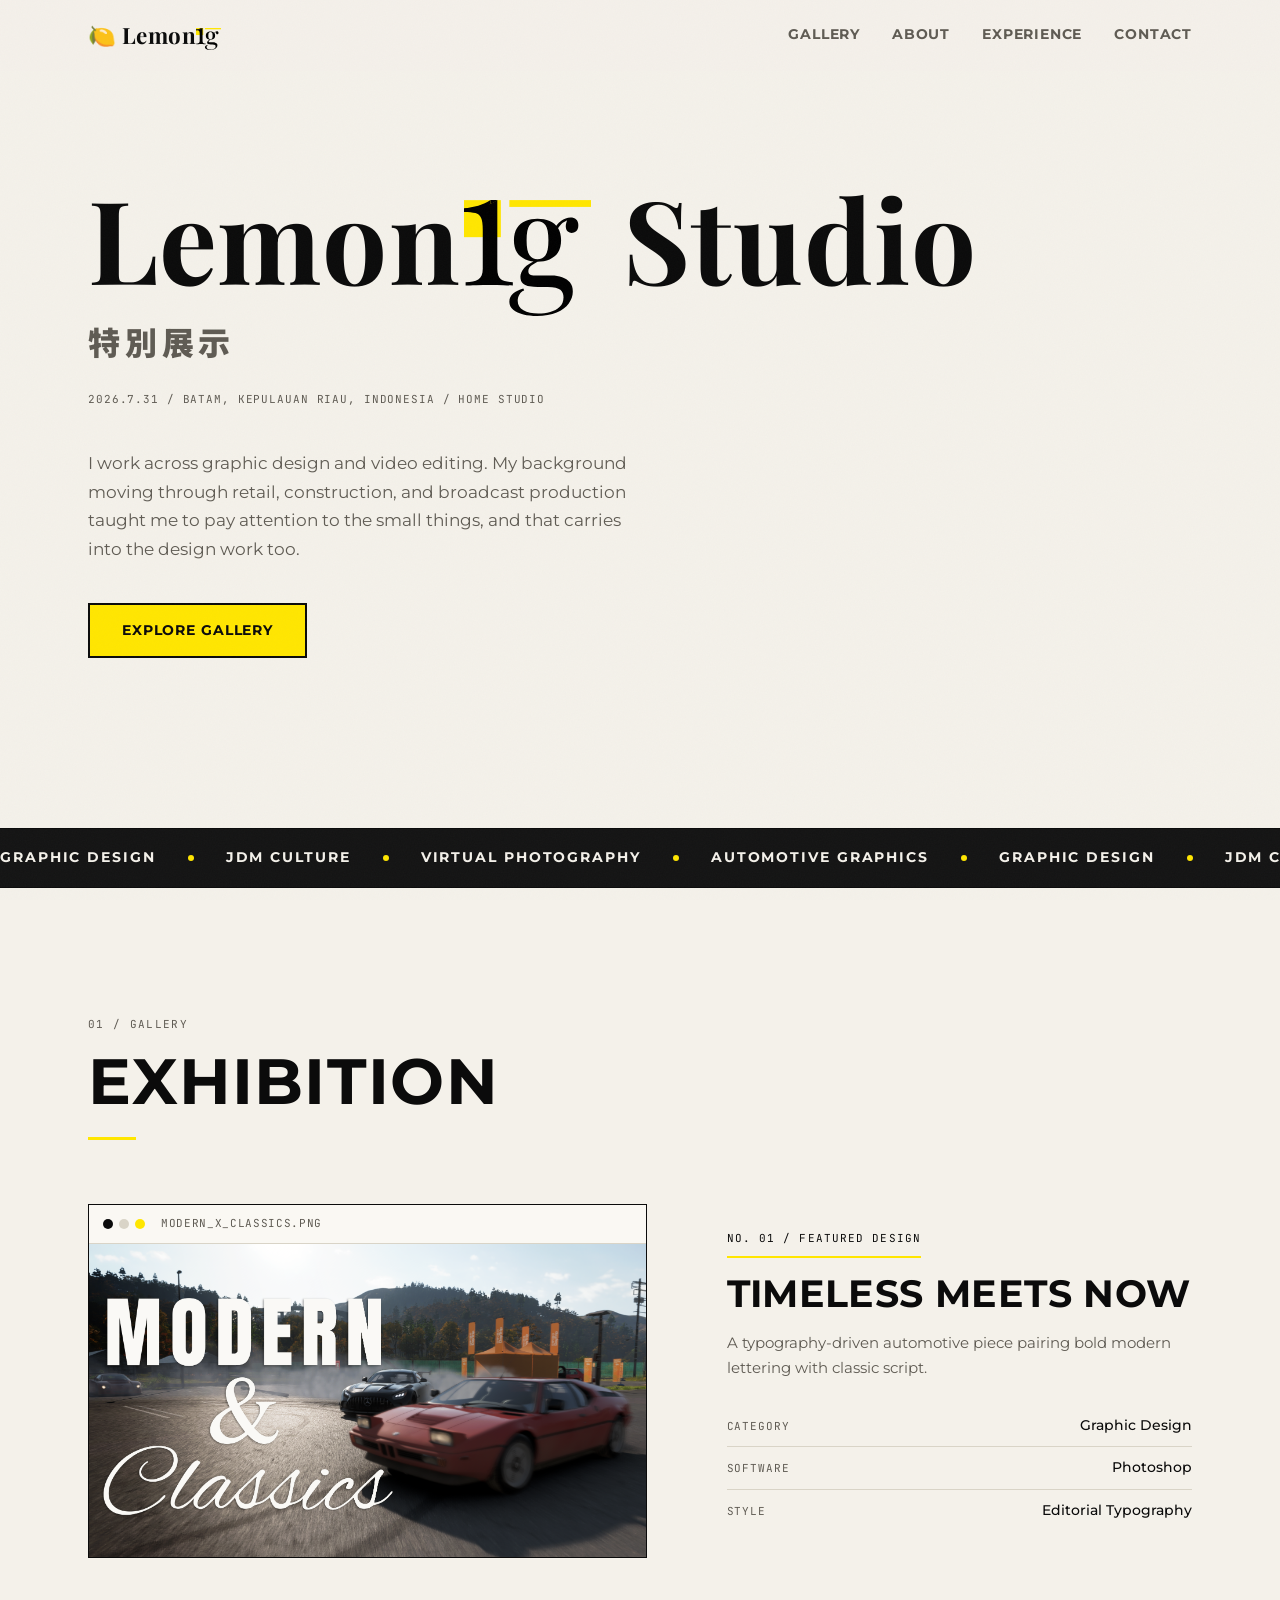
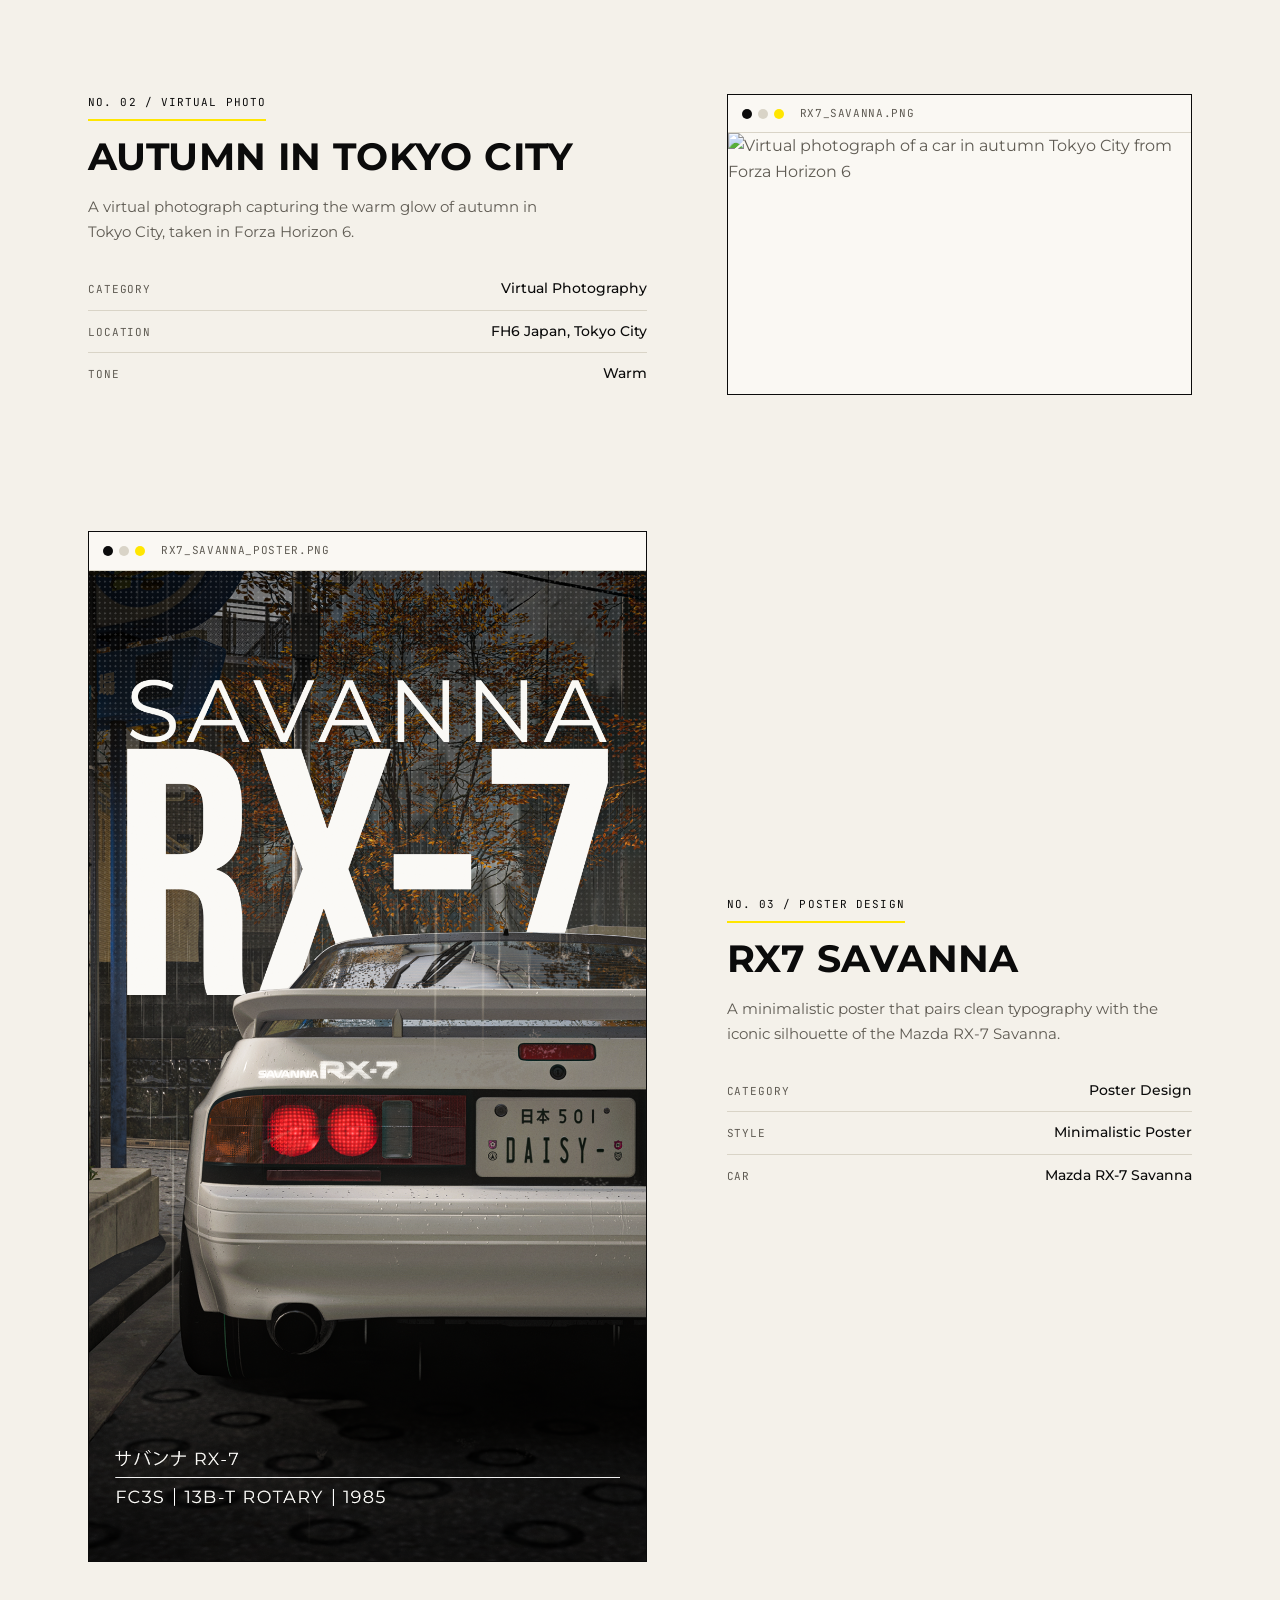
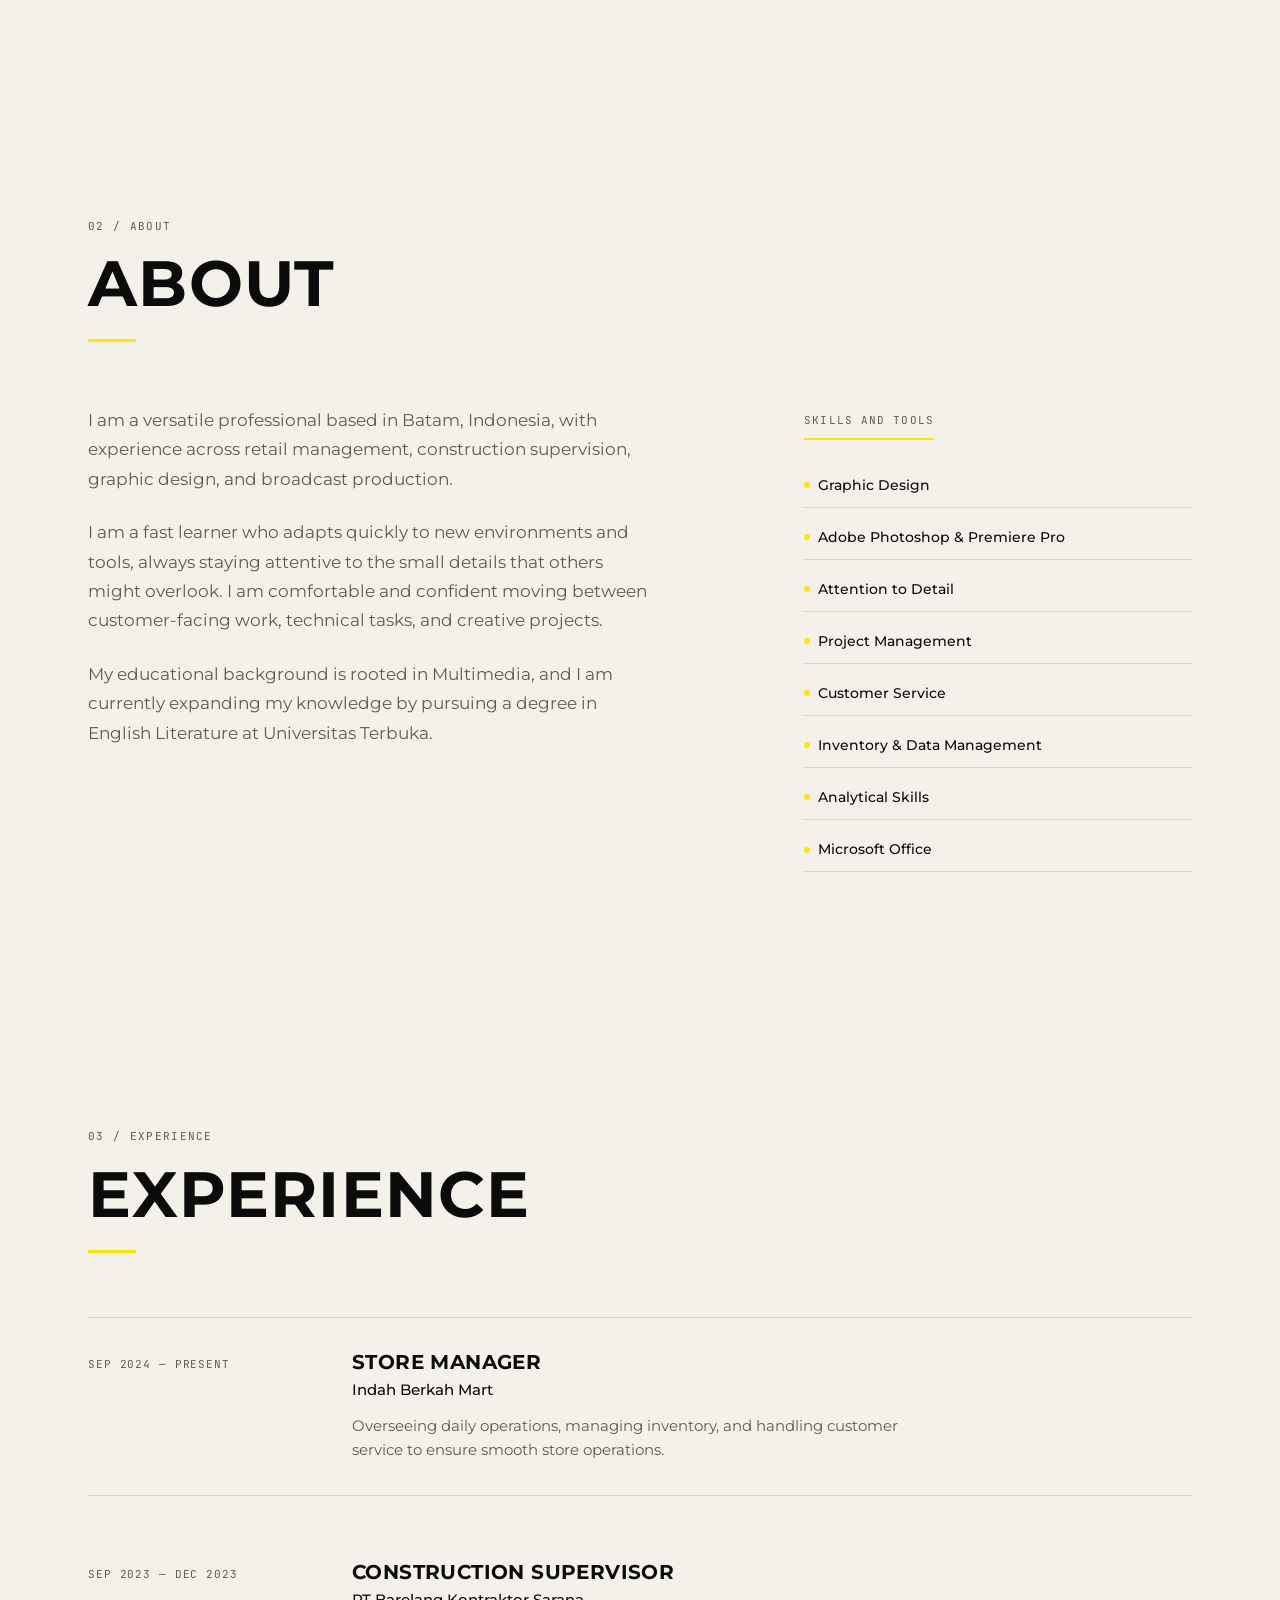
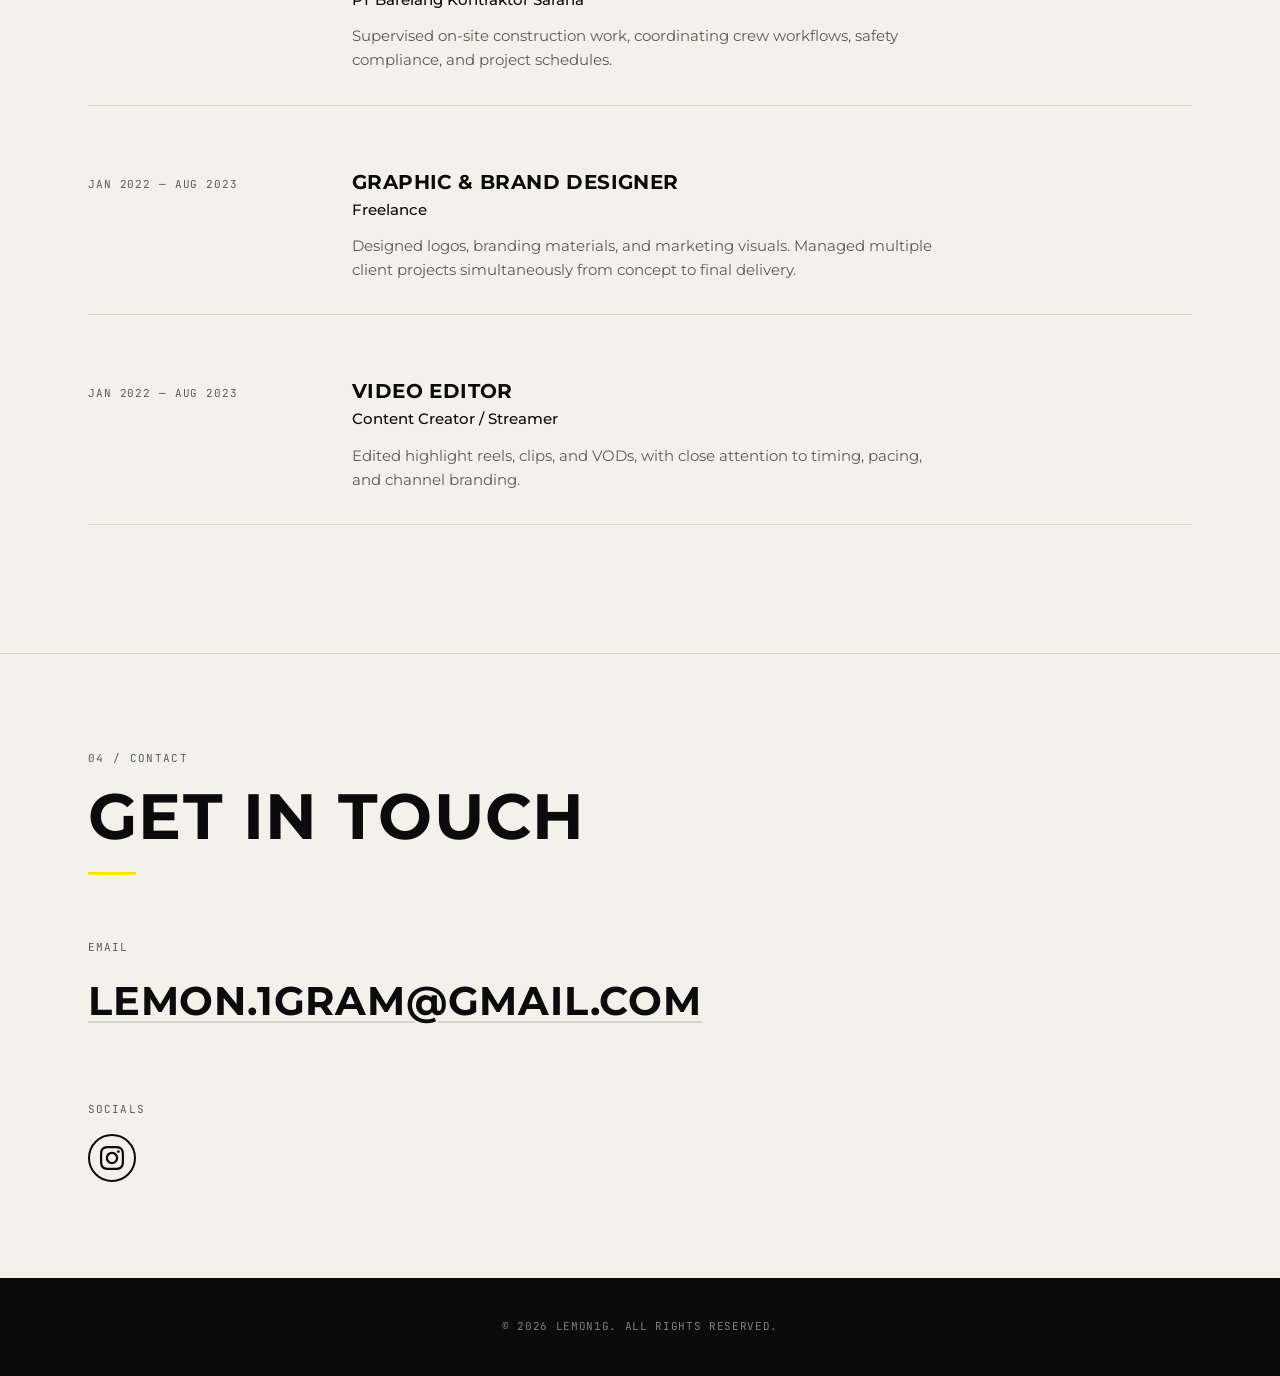
==== commit 1a308174: "Logo Update" ====
--- a/index.html
+++ b/index.html
@@ -21,7 +21,7 @@
   <link rel="preconnect" href="https://fonts.googleapis.com" />
   <link rel="preconnect" href="https://fonts.gstatic.com" crossorigin />
   <link
-    href="https://fonts.googleapis.com/css2?family=JetBrains+Mono:wght@400&family=Noto+Sans+SC:wght@900&family=Oswald:wght@700&family=Space+Grotesk:wght@400;500&family=Playfair+Display:ital,wght@1,600&display=swap"
+    href="https://fonts.googleapis.com/css2?family=JetBrains+Mono:wght@400&family=Montserrat:wght@400;500;700;900&family=Noto+Sans+SC:wght@900&family=Playfair+Display:ital,wght@0,600;0,700;1,600&display=swap"
     rel="stylesheet" />
 
   <!-- CSS -->
@@ -33,7 +33,8 @@
   <!-- ── HEADER ── -->
   <header id="site-header">
     <nav class="nav container">
-      <a href="#" class="nav-logo" aria-label="Lemon1g home">🍋 Lemon<img src="assets/images/1g-logo-nobg.png" alt="1g" class="logo-inline logo-inline--nav" /></a>
+      <a href="#" class="nav-logo" aria-label="Lemon1g home">🍋 Lemon<img src="assets/images/1g-logo.svg" alt="1g"
+          class="logo-inline logo-inline--nav" /></a>
       <div class="nav-links" role="navigation" aria-label="Main navigation">
         <a href="#gallery">GALLERY</a>
         <a href="#about">ABOUT</a>
@@ -48,7 +49,8 @@
     <!-- ── HERO ── -->
     <section id="hero" class="hero" aria-label="Introduction">
       <div class="container">
-        <h1 class="hero-title reveal">Lemon<img src="assets/images/1g-logo-nobg.png" alt="1g" class="logo-inline logo-inline--hero" /> Studio</h1>
+        <h1 class="hero-title reveal">Lemon<img src="assets/images/1g-logo.svg" alt="1g"
+            class="logo-inline logo-inline--hero" /> Studio</h1>
         <p class="hero-cn reveal" data-delay="1">特別展示</p>
         <p class="hero-meta reveal" data-delay="2">2026.7.31 / Batam, Kepulauan Riau, Indonesia / Home Studio</p>
         <p class="hero-intro reveal" data-delay="2">
@@ -125,13 +127,17 @@
         <div class="about-grid">
           <div class="about-bio reveal">
             <p>
-              I am a versatile professional based in Batam, Indonesia, with experience across retail management, construction supervision, graphic design, and broadcast production.
+              I am a versatile professional based in Batam, Indonesia, with experience across retail management,
+              construction supervision, graphic design, and broadcast production.
             </p>
             <p>
-              I am a fast learner who adapts quickly to new environments and tools, always staying attentive to the small details that others might overlook. I am comfortable and confident moving between customer-facing work, technical tasks, and creative projects.
+              I am a fast learner who adapts quickly to new environments and tools, always staying attentive to the
+              small details that others might overlook. I am comfortable and confident moving between customer-facing
+              work, technical tasks, and creative projects.
             </p>
             <p>
-              My educational background is rooted in Multimedia, and I am currently expanding my knowledge by pursuing a degree in English Literature at Universitas Terbuka.
+              My educational background is rooted in Multimedia, and I am currently expanding my knowledge by pursuing a
+              degree in English Literature at Universitas Terbuka.
             </p>
           </div>
           <div class="about-skills reveal" data-delay="1">
@@ -156,7 +162,7 @@
       <div class="container">
         <div class="section-label reveal">03 / EXPERIENCE</div>
         <h2 class="section-heading reveal">EXPERIENCE</h2>
-        
+
         <div class="experience-list">
           <!-- Item 1 -->
           <div class="exp-item reveal">
@@ -164,17 +170,19 @@
             <div class="exp-details">
               <div class="exp-title">Store Manager</div>
               <div class="exp-company">Indah Berkah Mart</div>
-              <p class="exp-desc">Overseeing daily operations, managing inventory, and handling customer service to ensure smooth store operations.</p>
-            </div>
-          </div>
-          
+              <p class="exp-desc">Overseeing daily operations, managing inventory, and handling customer service to
+                ensure smooth store operations.</p>
+            </div>
+          </div>
+
           <!-- Item 2 -->
           <div class="exp-item reveal">
             <div class="exp-date">Sep 2023 — Dec 2023</div>
             <div class="exp-details">
               <div class="exp-title">Construction Supervisor</div>
               <div class="exp-company">PT Barelang Kontraktor Sarana</div>
-              <p class="exp-desc">Supervised on-site construction work, coordinating crew workflows, safety compliance, and project schedules.</p>
+              <p class="exp-desc">Supervised on-site construction work, coordinating crew workflows, safety compliance,
+                and project schedules.</p>
             </div>
           </div>
 
@@ -184,7 +192,8 @@
             <div class="exp-details">
               <div class="exp-title">Graphic & Brand Designer</div>
               <div class="exp-company">Freelance</div>
-              <p class="exp-desc">Designed logos, branding materials, and marketing visuals. Managed multiple client projects simultaneously from concept to final delivery.</p>
+              <p class="exp-desc">Designed logos, branding materials, and marketing visuals. Managed multiple client
+                projects simultaneously from concept to final delivery.</p>
             </div>
           </div>
 
@@ -194,7 +203,8 @@
             <div class="exp-details">
               <div class="exp-title">Video Editor</div>
               <div class="exp-company">Content Creator / Streamer</div>
-              <p class="exp-desc">Edited highlight reels, clips, and VODs, with close attention to timing, pacing, and channel branding.</p>
+              <p class="exp-desc">Edited highlight reels, clips, and VODs, with close attention to timing, pacing, and
+                channel branding.</p>
             </div>
           </div>
         </div>
@@ -211,13 +221,15 @@
             <span class="contact-link-label">Email</span>
             <a href="mailto:lemon.1gram@gmail.com" class="contact-link">lemon.1gram@gmail.com</a>
           </div>
-          
+
           <div class="social-container">
             <span class="contact-link-label">Socials</span>
             <div class="social-icons">
-              <a href="https://instagram.com/lemon1gram" target="_blank" rel="noopener noreferrer" class="social-circle" aria-label="Instagram">
+              <a href="https://instagram.com/lemon1gram" target="_blank" rel="noopener noreferrer" class="social-circle"
+                aria-label="Instagram">
                 <svg viewBox="0 0 24 24">
-                  <path d="M12 2.163c3.204 0 3.584.012 4.85.07 3.252.148 4.771 1.691 4.919 4.919.058 1.265.069 1.645.069 4.849 0 3.205-.012 3.584-.069 4.849-.149 3.225-1.664 4.771-4.919 4.919-1.266.058-1.644.07-4.85.07-3.204 0-3.584-.012-4.849-.07-3.26-.149-4.771-1.699-4.919-4.92-.058-1.265-.07-1.644-.07-4.849 0-3.204.013-3.583.07-4.849.149-3.227 1.664-4.771 4.919-4.919 1.266-.057 1.645-.069 4.849-.069zm0-2.163c-3.259 0-3.667.014-4.947.072-4.358.2-6.78 2.618-6.98 6.98-.059 1.281-.073 1.689-.073 4.948 0 3.259.014 3.668.072 4.948.2 4.358 2.618 6.78 6.98 6.98 1.281.058 1.689.072 4.948.072 3.259 0 3.668-.014 4.948-.072 4.354-.2 6.782-2.618 6.979-6.98.059-1.28.073-1.689.073-4.948 0-3.259-.014-3.667-.072-4.947-.196-4.354-2.617-6.78-6.979-6.98-1.281-.059-1.69-.073-4.949-.073zm0 5.838c-3.403 0-6.162 2.759-6.162 6.162s2.759 6.163 6.162 6.163 6.162-2.759 6.162-6.163c0-3.403-2.759-6.162-6.162-6.162zm0 10.162c-2.209 0-4-1.79-4-4 0-2.209 1.791-4 4-4s4 1.791 4 4c0 2.21-1.791 4-4 4zm6.406-11.845c-.796 0-1.441.645-1.441 1.44s.645 1.44 1.441 1.44c.795 0 1.439-.645 1.439-1.44s-.644-1.44-1.439-1.44z" />
+                  <path
+                    d="M12 2.163c3.204 0 3.584.012 4.85.07 3.252.148 4.771 1.691 4.919 4.919.058 1.265.069 1.645.069 4.849 0 3.205-.012 3.584-.069 4.849-.149 3.225-1.664 4.771-4.919 4.919-1.266.058-1.644.07-4.85.07-3.204 0-3.584-.012-4.849-.07-3.26-.149-4.771-1.699-4.919-4.92-.058-1.265-.07-1.644-.07-4.849 0-3.204.013-3.583.07-4.849.149-3.227 1.664-4.771 4.919-4.919 1.266-.057 1.645-.069 4.849-.069zm0-2.163c-3.259 0-3.667.014-4.947.072-4.358.2-6.78 2.618-6.98 6.98-.059 1.281-.073 1.689-.073 4.948 0 3.259.014 3.668.072 4.948.2 4.358 2.618 6.78 6.98 6.98 1.281.058 1.689.072 4.948.072 3.259 0 3.668-.014 4.948-.072 4.354-.2 6.782-2.618 6.979-6.98.059-1.28.073-1.689.073-4.948 0-3.259-.014-3.667-.072-4.947-.196-4.354-2.617-6.78-6.979-6.98-1.281-.059-1.69-.073-4.949-.073zm0 5.838c-3.403 0-6.162 2.759-6.162 6.162s2.759 6.163 6.162 6.163 6.162-2.759 6.162-6.163c0-3.403-2.759-6.162-6.162-6.162zm0 10.162c-2.209 0-4-1.79-4-4 0-2.209 1.791-4 4-4s4 1.791 4 4c0 2.21-1.791 4-4 4zm6.406-11.845c-.796 0-1.441.645-1.441 1.44s.645 1.44 1.441 1.44c.795 0 1.439-.645 1.439-1.44s-.644-1.44-1.439-1.44z" />
                 </svg>
               </a>
             </div>
--- a/styles.css
+++ b/styles.css
@@ -27,8 +27,8 @@
   --lemon-deep: #B89F00;
 
   /* Typography */
-  --font-display: 'Oswald', 'Impact', 'Arial Black', sans-serif;
-  --font-body: 'Space Grotesk', 'Helvetica Neue', Arial, sans-serif;
+  --font-display: 'Montserrat', 'Helvetica Neue', Arial, sans-serif;
+  --font-body: 'Montserrat', 'Helvetica Neue', Arial, sans-serif;
   --font-mono: 'JetBrains Mono', 'Space Mono', 'Courier New', monospace;
   --font-cn: 'Noto Sans SC', 'PingFang SC', 'Microsoft YaHei', sans-serif;
 
@@ -228,10 +228,10 @@
 }
 
 .nav-logo {
-  font-family: var(--font-display);
-  font-size: 1.25rem;
+  font-family: 'Playfair Display', Georgia, serif;
+  font-size: 1.4rem;
   font-weight: 700;
-  letter-spacing: 0.04em;
+  letter-spacing: 0.02em;
   color: var(--ink);
   display: flex;
   align-items: center;
@@ -244,7 +244,7 @@
   margin: 0 1px;
 }
 
-/* ── Inline 1g Logo (transparent PNG) ── */
+/* ── Inline 1g Logo (SVG format) ── */
 .logo-inline {
   display: inline-block;
   object-fit: contain;
@@ -252,18 +252,18 @@
   position: relative;
 }
 
-/* Header size */
+/* Header/Nav logo size — WILL NOT touch your SVG file, only CSS */
 .logo-inline--nav {
-  height: 1.8em;
-  margin: 0 -0.4em;
-  top: 0.25em;
-}
-
-/* Hero size */
+  height: 1em;
+  margin: 0 0em;
+  top: 0.175em;
+}
+
+/* Hero title logo size */
 .logo-inline--hero {
-  height: 1.7em;
-  margin: 0 -0.35em;
-  top: 0.63em;
+  height: 1em;
+  margin: 0 0.03em;
+  top: 0.267em;
 }
 
 .nav-links {
@@ -312,11 +312,11 @@
 }
 
 .hero-title {
-  font-family: var(--font-display);
+  font-family: 'Playfair Display', Georgia, serif;
   font-size: clamp(3rem, 9vw, 8rem);
   font-weight: 700;
   line-height: 0.95;
-  letter-spacing: 0.02em;
+  letter-spacing: 0.01em;
   color: var(--ink);
   margin-bottom: var(--sp-3);
 }
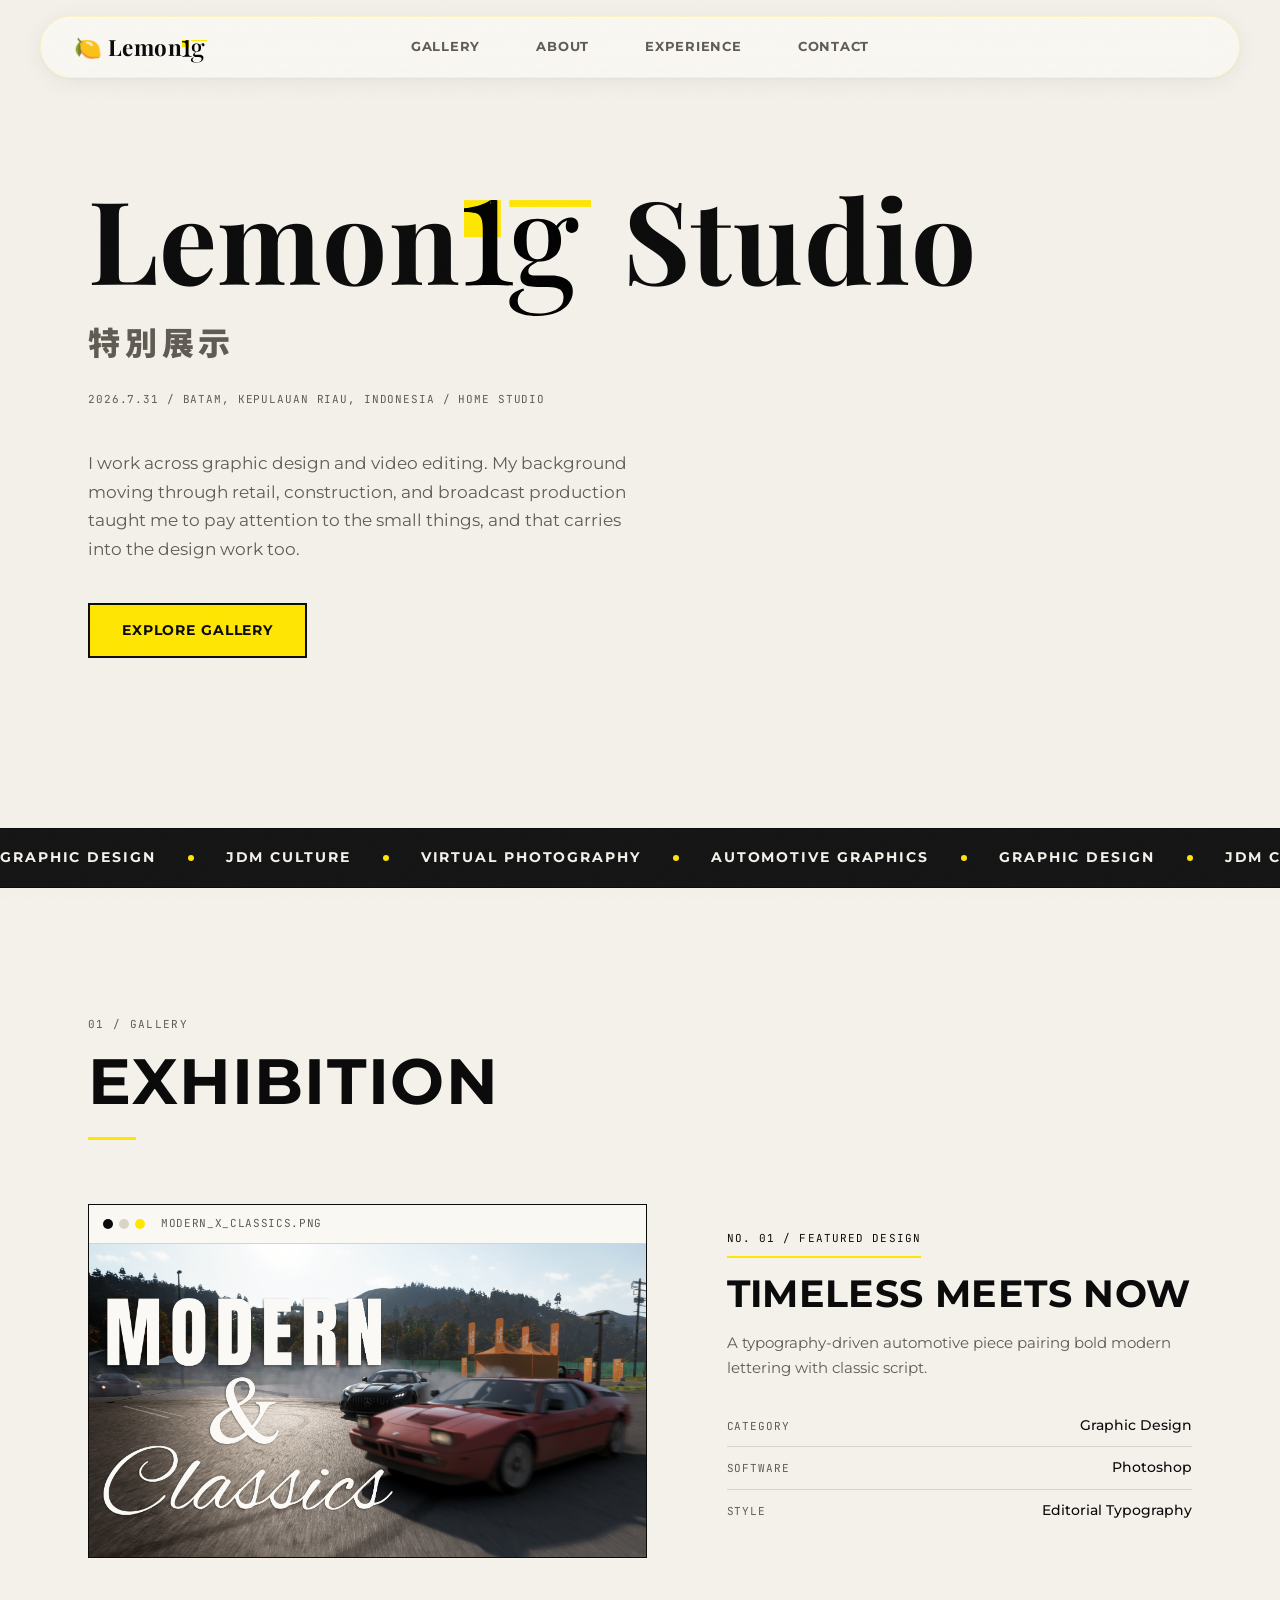
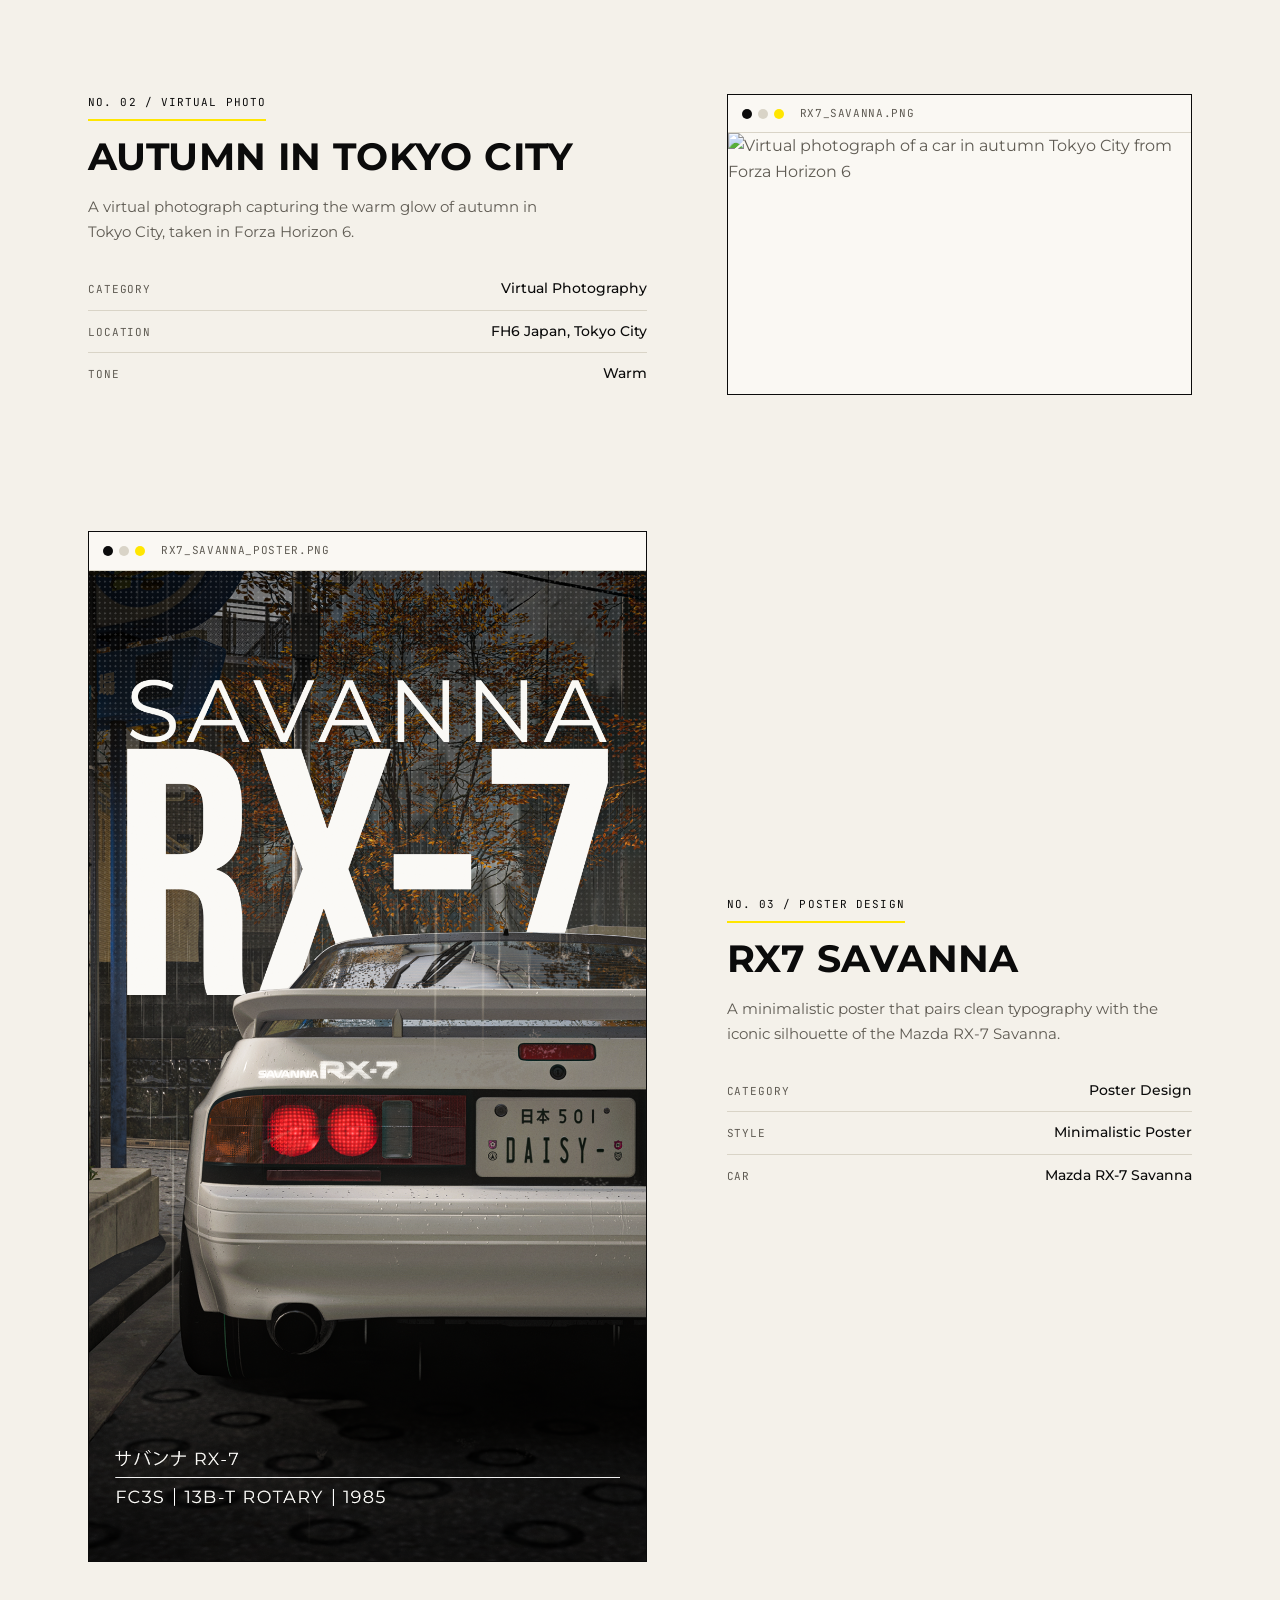
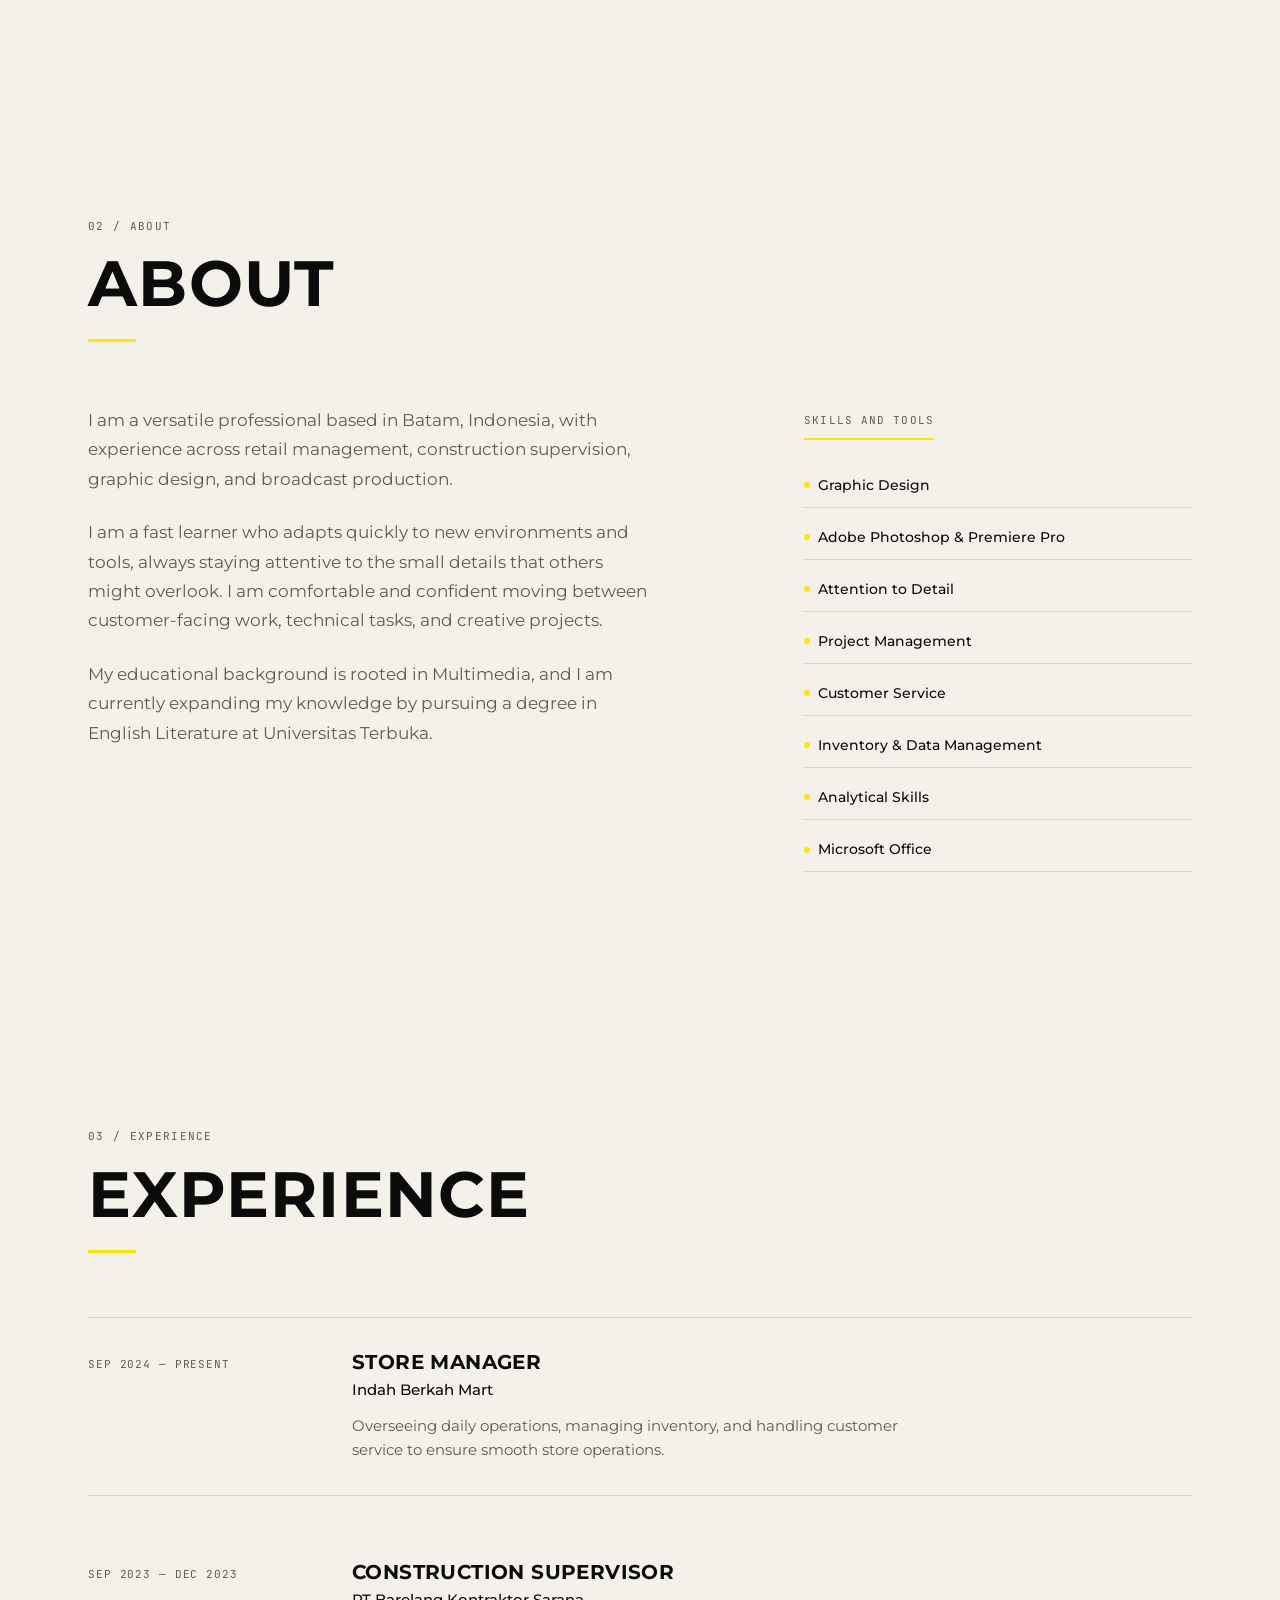
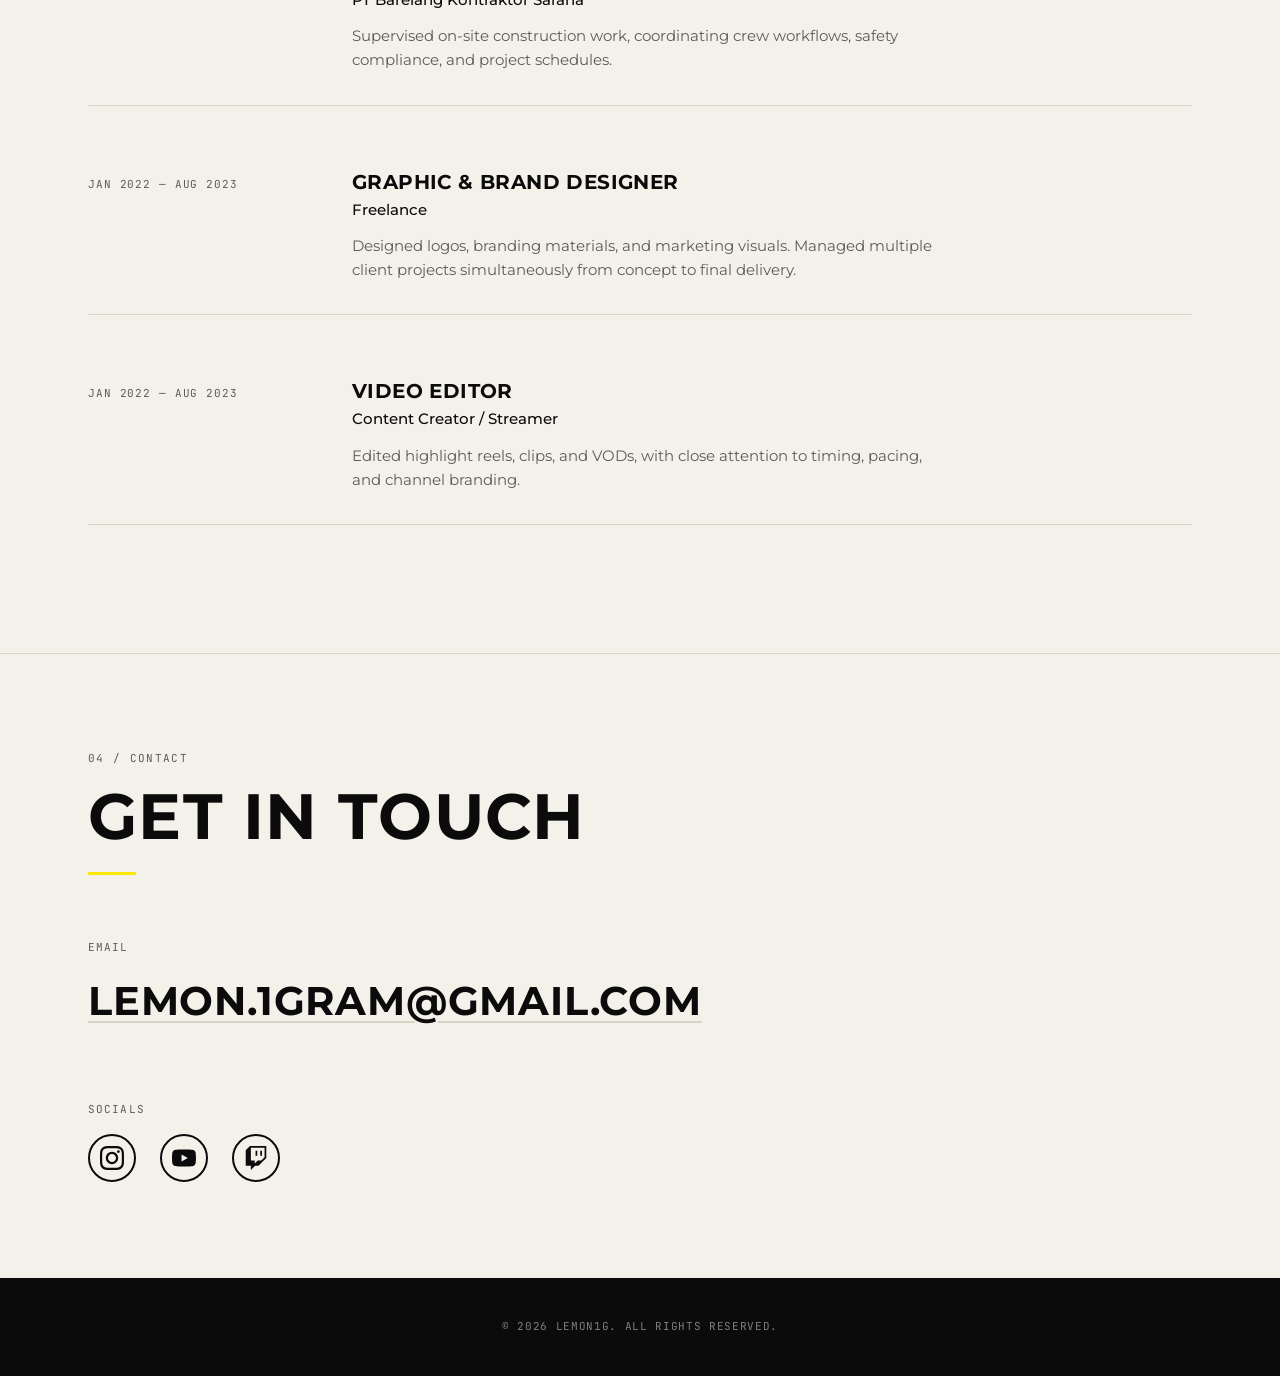
==== commit 3858f348: "Add YouTube and Twitch social links, favicon, and start script" ====
--- a/index.html
+++ b/index.html
@@ -16,6 +16,9 @@
     content="Automotive graphics, JDM culture, virtual photography and editorial layouts by LEMON1GRAM." />
   <meta property="og:type" content="website" />
   <meta property="og:locale" content="en_US" />
+
+  <!-- Favicon -->
+  <link rel="icon" type="image/svg+xml" href="assets/images/1g-logo.svg" />
 
   <!-- Fonts -->
   <link rel="preconnect" href="https://fonts.googleapis.com" />
@@ -232,6 +235,20 @@
                     d="M12 2.163c3.204 0 3.584.012 4.85.07 3.252.148 4.771 1.691 4.919 4.919.058 1.265.069 1.645.069 4.849 0 3.205-.012 3.584-.069 4.849-.149 3.225-1.664 4.771-4.919 4.919-1.266.058-1.644.07-4.85.07-3.204 0-3.584-.012-4.849-.07-3.26-.149-4.771-1.699-4.919-4.92-.058-1.265-.07-1.644-.07-4.849 0-3.204.013-3.583.07-4.849.149-3.227 1.664-4.771 4.919-4.919 1.266-.057 1.645-.069 4.849-.069zm0-2.163c-3.259 0-3.667.014-4.947.072-4.358.2-6.78 2.618-6.98 6.98-.059 1.281-.073 1.689-.073 4.948 0 3.259.014 3.668.072 4.948.2 4.358 2.618 6.78 6.98 6.98 1.281.058 1.689.072 4.948.072 3.259 0 3.668-.014 4.948-.072 4.354-.2 6.782-2.618 6.979-6.98.059-1.28.073-1.689.073-4.948 0-3.259-.014-3.667-.072-4.947-.196-4.354-2.617-6.78-6.979-6.98-1.281-.059-1.69-.073-4.949-.073zm0 5.838c-3.403 0-6.162 2.759-6.162 6.162s2.759 6.163 6.162 6.163 6.162-2.759 6.162-6.163c0-3.403-2.759-6.162-6.162-6.162zm0 10.162c-2.209 0-4-1.79-4-4 0-2.209 1.791-4 4-4s4 1.791 4 4c0 2.21-1.791 4-4 4zm6.406-11.845c-.796 0-1.441.645-1.441 1.44s.645 1.44 1.441 1.44c.795 0 1.439-.645 1.439-1.44s-.644-1.44-1.439-1.44z" />
                 </svg>
               </a>
+              <a href="https://youtube.com/@lemon1gram" target="_blank" rel="noopener noreferrer" class="social-circle"
+                aria-label="YouTube">
+                <svg viewBox="0 0 24 24">
+                  <path
+                    d="M23.498 6.186a3.016 3.016 0 0 0-2.122-2.136C19.505 3.545 12 3.545 12 3.545s-7.505 0-9.377.505A3.017 3.017 0 0 0 .502 6.186C0 8.07 0 12 0 12s0 3.93.502 5.814a3.016 3.016 0 0 0 2.122 2.136c1.871.505 9.376.505 9.376.505s7.505 0 9.377-.505a3.015 3.015 0 0 0 2.122-2.136C24 15.93 24 12 24 12s0-3.93-.502-5.814zM9.545 15.568V8.432L15.818 12l-6.273 3.568z" />
+                </svg>
+              </a>
+              <a href="https://twitch.tv/lemon1gram" target="_blank" rel="noopener noreferrer" class="social-circle"
+                aria-label="Twitch">
+                <svg viewBox="0 0 24 24">
+                  <path
+                    d="M11.571 4.714h1.715v5.143H11.57zm4.715 0H18v5.143h-1.714zM6 0L1.714 4.286v15.428h5.143V24l4.286-4.286h3.428L22.286 12V0zm14.571 11.143l-3.428 3.428h-3.429l-3 3v-3H6.857V1.714h13.714Z" />
+                </svg>
+              </a>
             </div>
           </div>
         </div>
--- a/styles.css
+++ b/styles.css
@@ -195,36 +195,50 @@
   letter-spacing: -0.02em;
 }
 
-/* ── Header ── */
+/* ── Header (Floating Glass Navbar) ── */
 #site-header {
   position: fixed;
-  top: 0;
-  left: 0;
-  right: 0;
+  top: 16px;
+  left: 50%;
+  transform: translateX(-50%);
+  width: calc(100% - 48px);
+  max-width: var(--max-w);
   z-index: 1000;
-  padding: var(--sp-3) 0;
-  background: rgba(244, 241, 234, 0.6);
-  backdrop-filter: blur(0px);
-  -webkit-backdrop-filter: blur(0px);
-  border-bottom: 1px solid transparent;
+  padding: 14px 28px;
+  background: rgba(255, 255, 255, 0.45);
+  backdrop-filter: blur(16px) saturate(1.4);
+  -webkit-backdrop-filter: blur(16px) saturate(1.4);
+  border: 1px solid rgba(255, 230, 0, 0.2);
+  border-radius: 80px;
+  box-shadow:
+    0 4px 24px rgba(0, 0, 0, 0.06),
+    0 1px 3px rgba(0, 0, 0, 0.04),
+    inset 0 1px 0 rgba(255, 255, 255, 0.6);
   transition: padding var(--duration) var(--ease),
     background var(--duration) var(--ease),
     border-color var(--duration) var(--ease),
+    box-shadow var(--duration) var(--ease),
     backdrop-filter var(--duration) var(--ease);
 }
 
 #site-header.scrolled {
-  padding: var(--sp-2) 0;
-  background: rgba(244, 241, 234, 0.92);
-  backdrop-filter: blur(12px);
-  -webkit-backdrop-filter: blur(12px);
-  border-bottom: 1px solid var(--line);
+  padding: 12px 28px;
+  background: rgba(255, 255, 255, 0.72);
+  backdrop-filter: blur(24px) saturate(1.6);
+  -webkit-backdrop-filter: blur(24px) saturate(1.6);
+  border-color: rgba(255, 230, 0, 0.35);
+  box-shadow:
+    0 8px 32px rgba(0, 0, 0, 0.08),
+    0 2px 8px rgba(0, 0, 0, 0.04),
+    0 0 0 1px rgba(255, 230, 0, 0.1),
+    inset 0 1px 0 rgba(255, 255, 255, 0.7);
 }
 
 .nav {
   display: flex;
   align-items: center;
-  justify-content: space-between;
+  justify-content: center;
+  position: relative;
 }
 
 .nav-logo {
@@ -237,6 +251,12 @@
   align-items: center;
   gap: 0;
   line-height: 1;
+  position: absolute;
+  left: -52px;
+  /* Pulls it through the 24px container padding + 28px header padding */
+  top: 50%;
+  transform: translateY(-50%);
+  /* Keeps it perfectly vertically centered */
 }
 
 .nav-logo .hl-1g {
@@ -252,7 +272,7 @@
   position: relative;
 }
 
-/* Header/Nav logo size — WILL NOT touch your SVG file, only CSS */
+/* Header/Nav logo size */
 .logo-inline--nav {
   height: 1em;
   margin: 0 0em;
@@ -274,32 +294,37 @@
 
 .nav-links a {
   font-family: var(--font-display);
-  font-size: 0.85rem;
+  font-size: 0.8rem;
   font-weight: 700;
   text-transform: uppercase;
   letter-spacing: 0.06em;
   color: var(--muted);
   transition: color var(--duration) ease;
   position: relative;
+  padding: 6px 12px;
+  border-radius: 40px;
 }
 
 .nav-links a:hover {
   color: var(--ink);
+  background: rgba(255, 230, 0, 0.12);
 }
 
 .nav-links a::after {
   content: '';
   position: absolute;
-  bottom: -4px;
-  left: 0;
+  bottom: 2px;
+  left: 50%;
+  transform: translateX(-50%);
   width: 0;
   height: 2px;
+  border-radius: 2px;
   background: var(--lemon);
   transition: width var(--duration) ease;
 }
 
 .nav-links a:hover::after {
-  width: 100%;
+  width: 60%;
 }
 
 /* ── Hero ── */
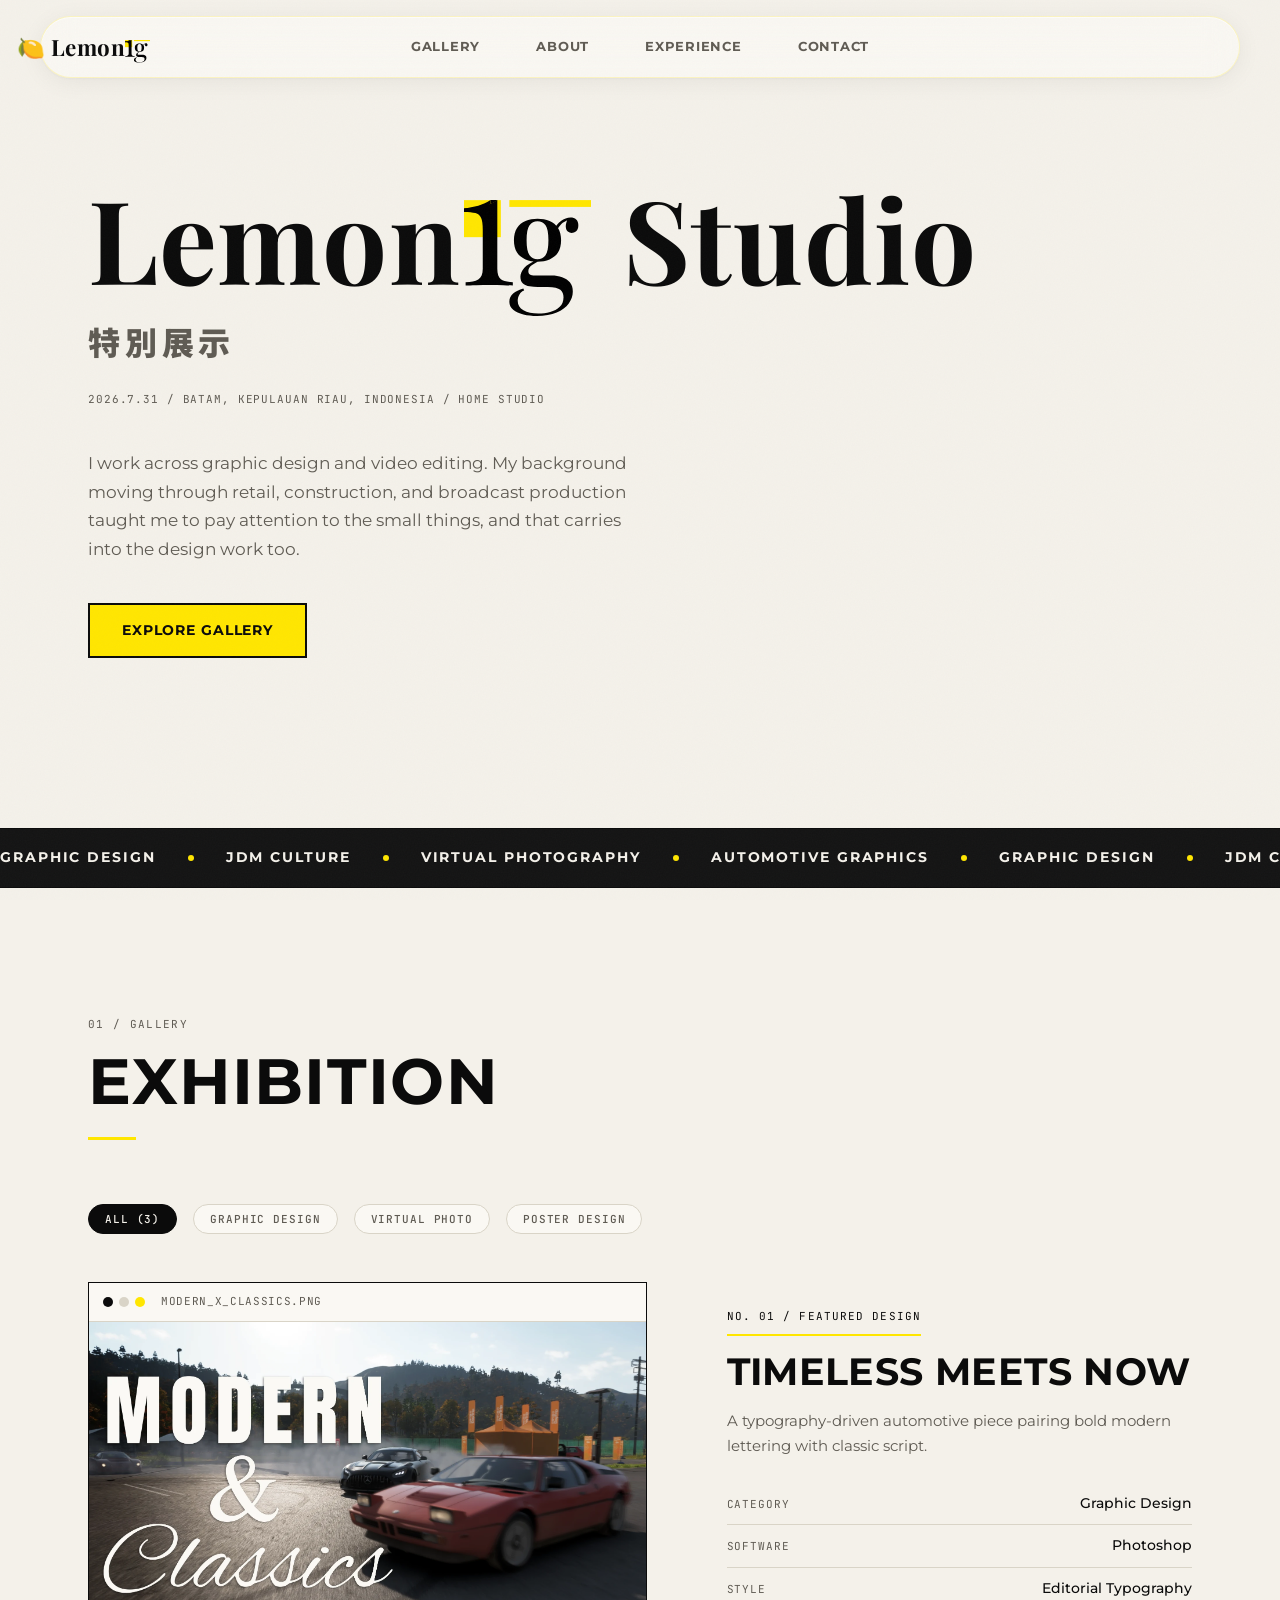
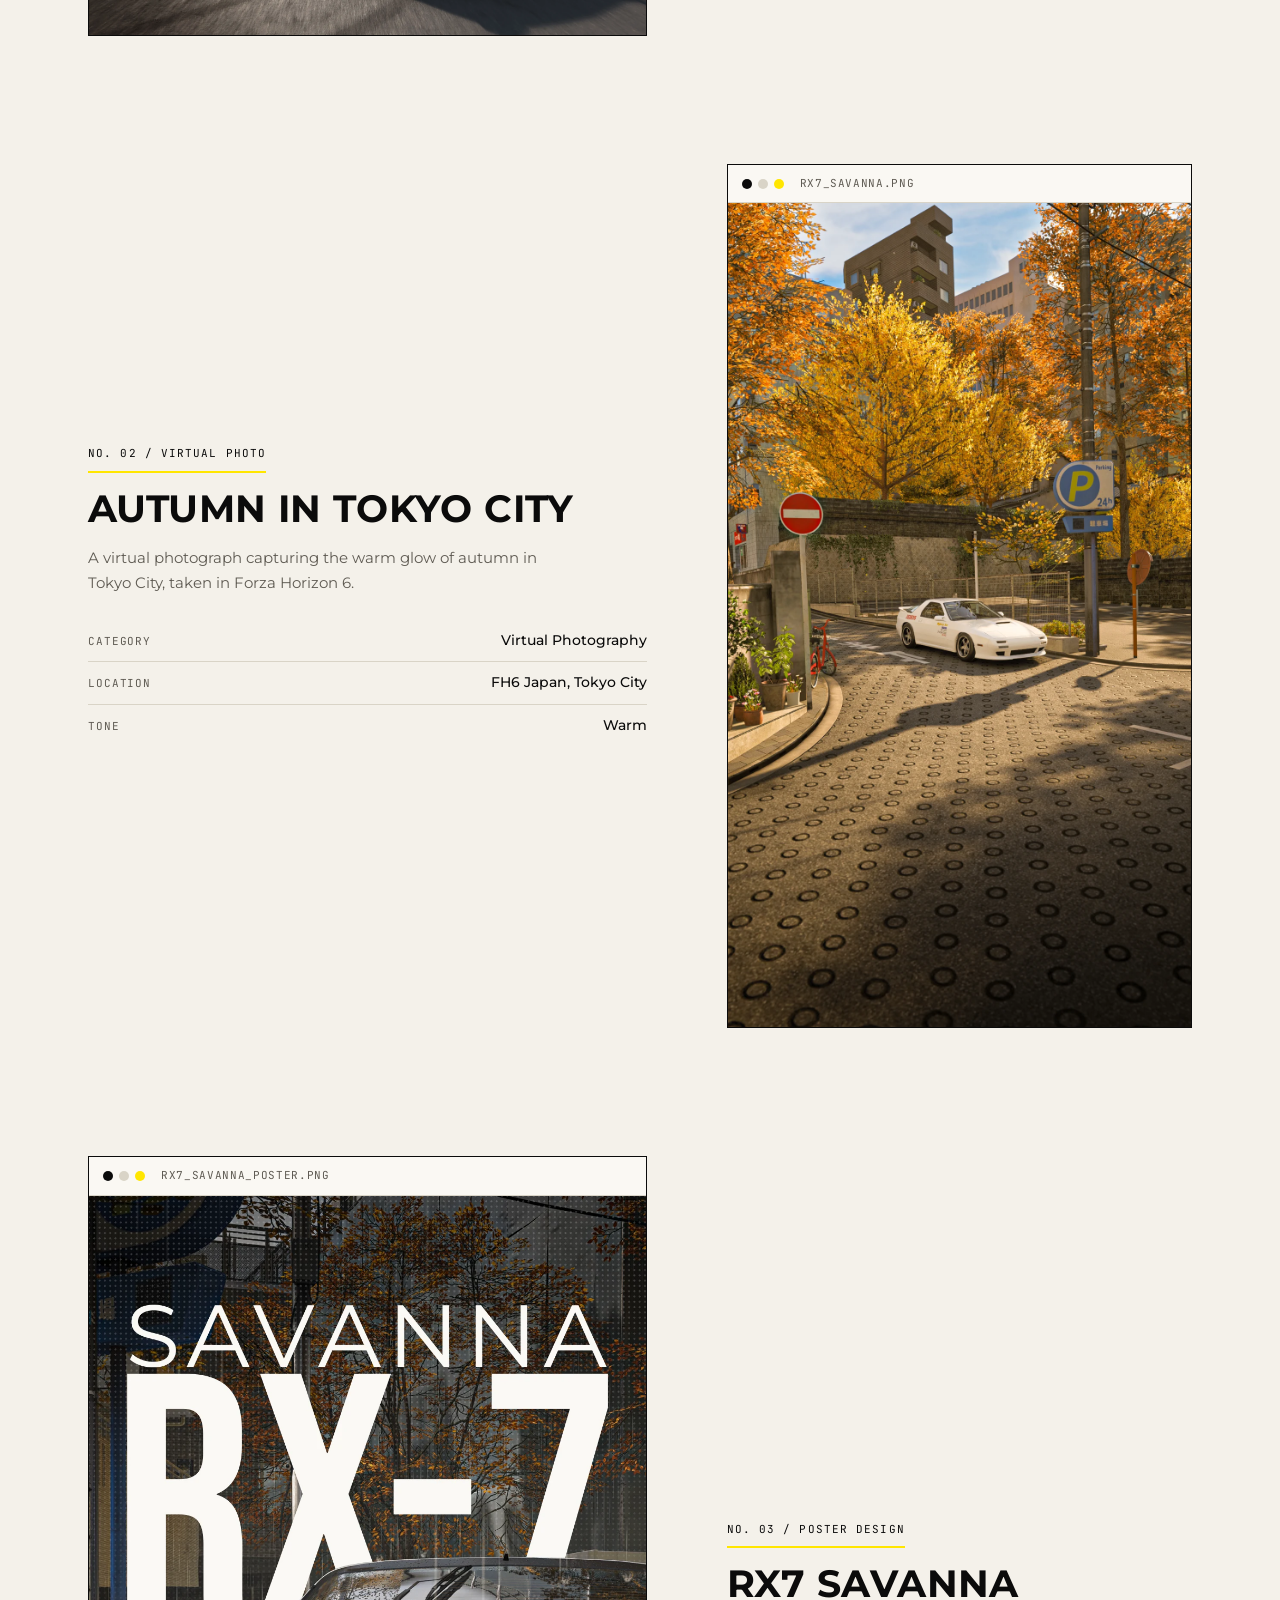
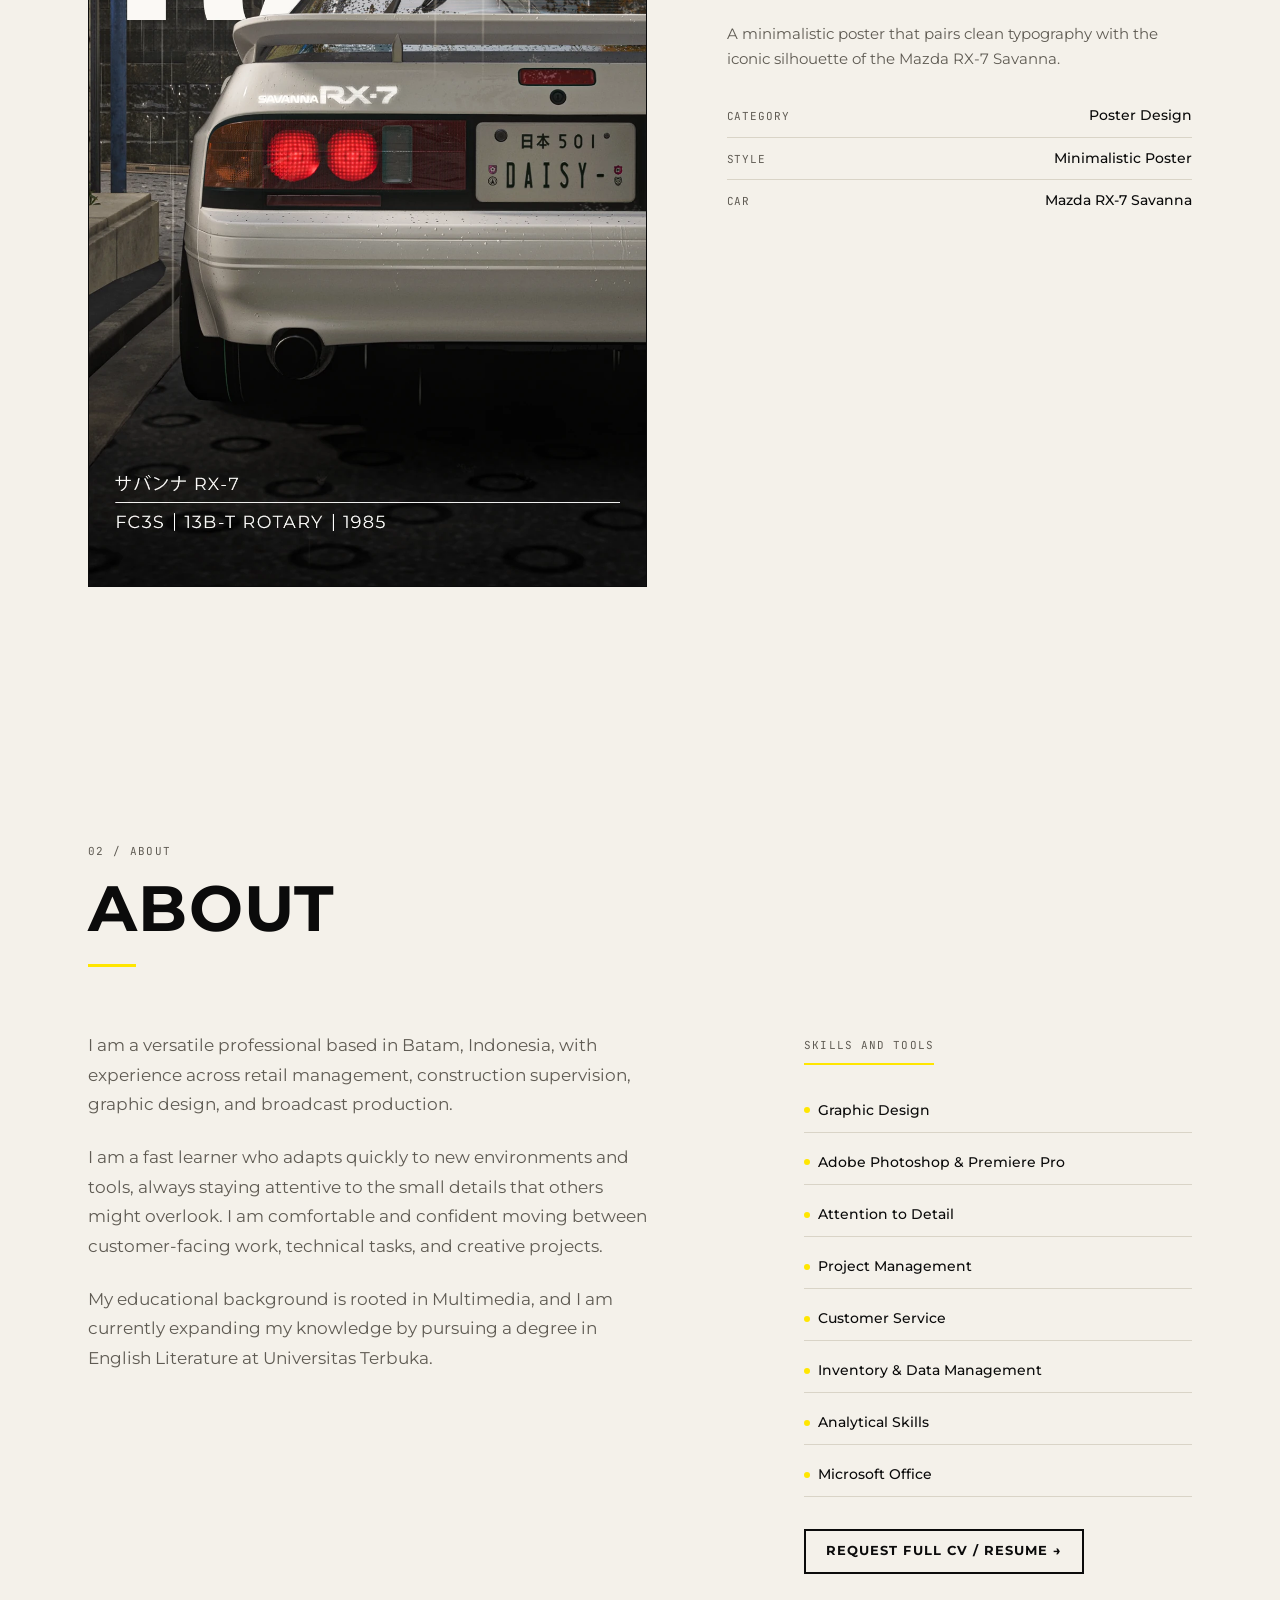
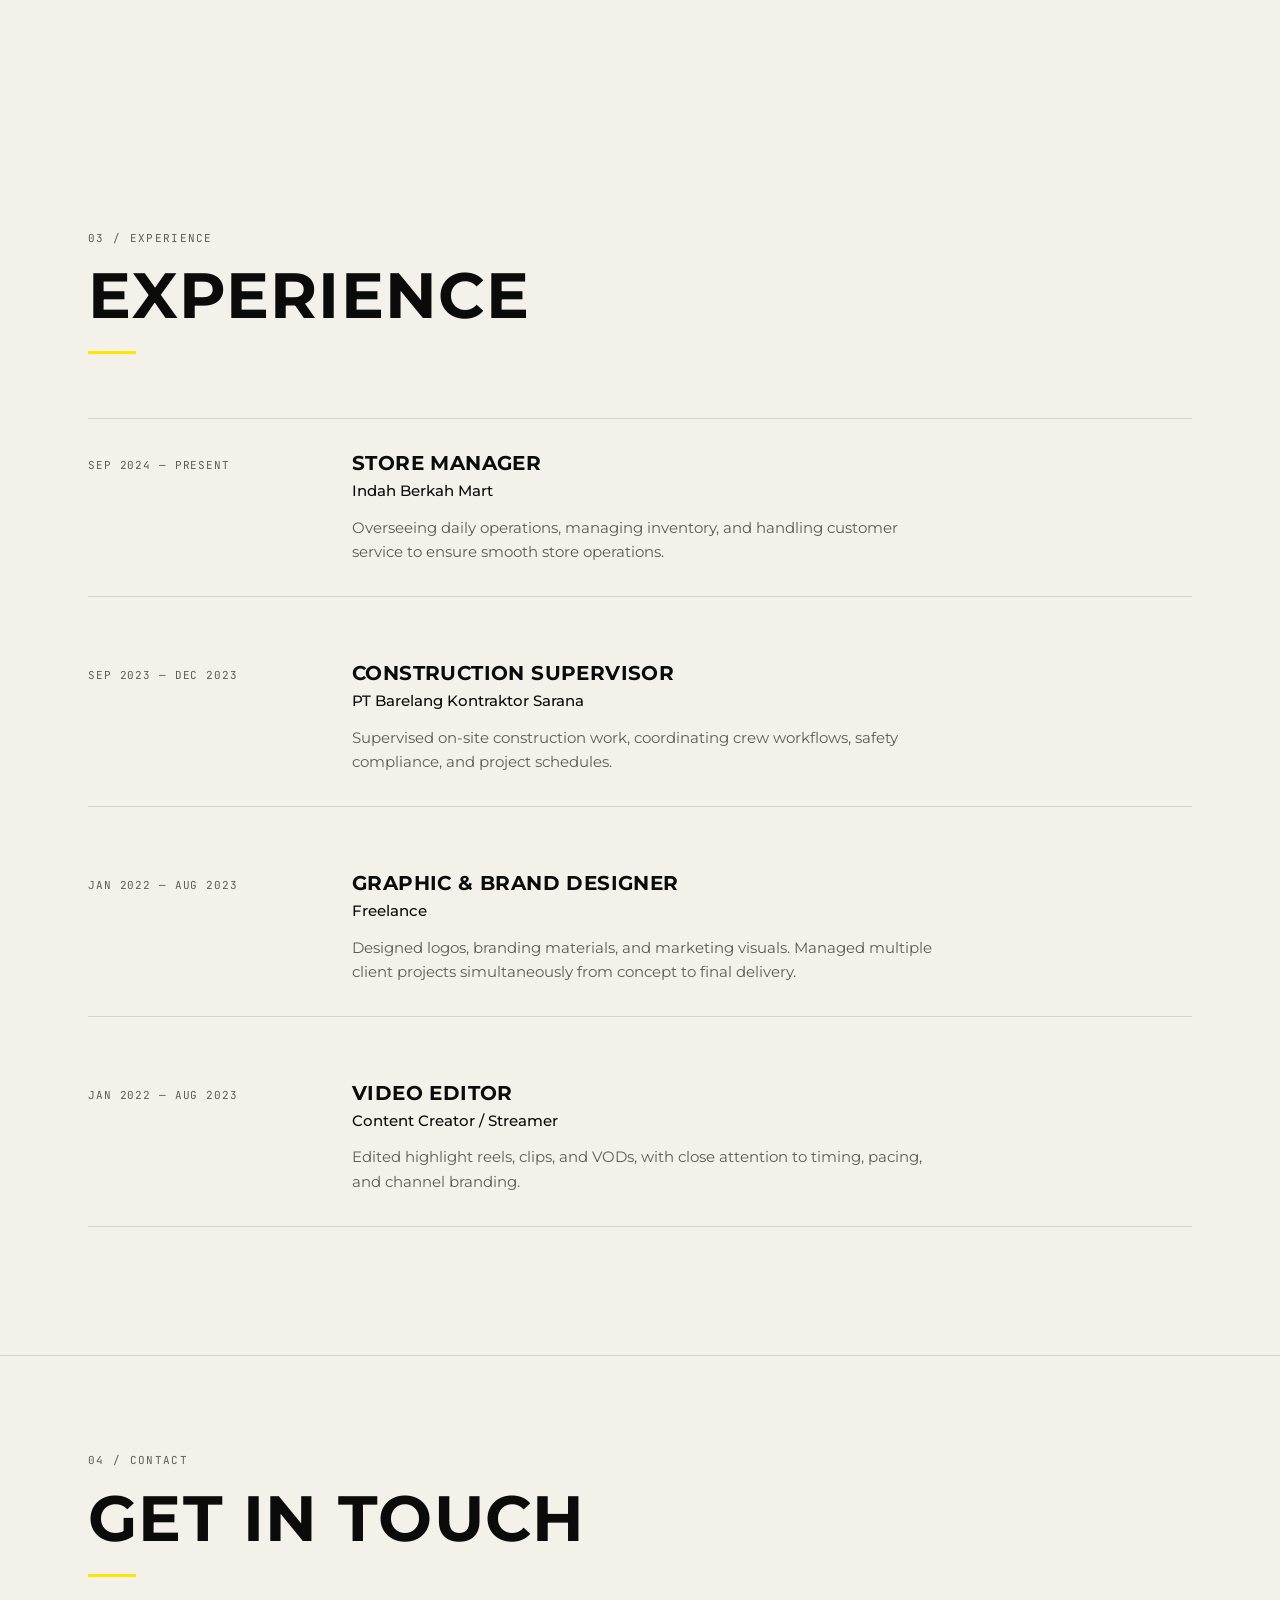
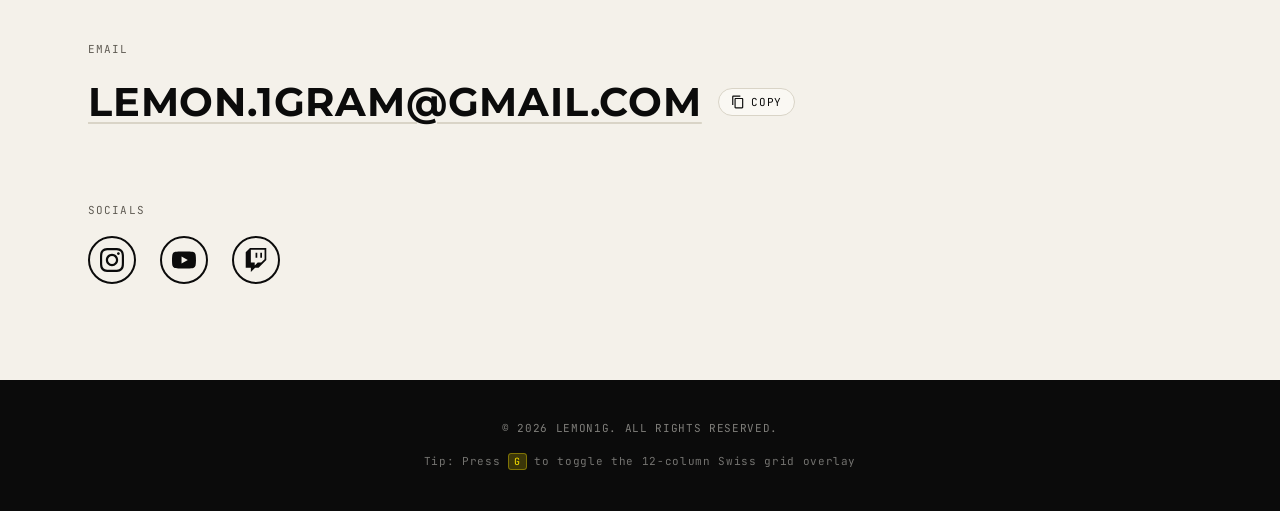
==== commit 8075b79c: "Add responsive mobile navigation, gallery category filters, email copy button, lightbox caption, and" ====
--- a/index.html
+++ b/index.html
@@ -28,14 +28,14 @@
     rel="stylesheet" />
 
   <!-- CSS -->
-  <link rel="stylesheet" href="styles.css" />
+  <link rel="stylesheet" href="styles.css?v=3" />
 </head>
 
 <body>
 
   <!-- ── HEADER ── -->
   <header id="site-header">
-    <nav class="nav container">
+    <nav class="nav">
       <a href="#" class="nav-logo" aria-label="Lemon1g home">🍋 Lemon<img src="assets/images/1g-logo.svg" alt="1g"
           class="logo-inline logo-inline--nav" /></a>
       <div class="nav-links" role="navigation" aria-label="Main navigation">
@@ -45,7 +45,27 @@
         <a href="#contact">CONTACT</a>
       </div>
     </nav>
+    <button class="nav-toggle" id="nav-toggle" type="button" aria-label="Toggle navigation menu" aria-expanded="false" aria-controls="nav-mobile-menu">
+      <svg class="icon-menu" viewBox="0 0 24 24" width="22" height="22" stroke="currentColor" stroke-width="2.2" stroke-linecap="round" fill="none">
+        <line x1="3" y1="7" x2="21" y2="7"></line>
+        <line x1="3" y1="17" x2="21" y2="17"></line>
+      </svg>
+      <svg class="icon-close" viewBox="0 0 24 24" width="22" height="22" stroke="currentColor" stroke-width="2.2" stroke-linecap="round" fill="none">
+        <line x1="18" y1="6" x2="6" y2="18"></line>
+        <line x1="6" y1="6" x2="18" y2="18"></line>
+      </svg>
+    </button>
   </header>
+
+  <!-- Mobile Navigation Overlay -->
+  <div class="nav-mobile-menu" id="nav-mobile-menu" aria-hidden="true">
+    <div class="nav-mobile-links">
+      <a href="#gallery" class="nav-mobile-link"><span class="nav-mobile-num">01</span> GALLERY</a>
+      <a href="#about" class="nav-mobile-link"><span class="nav-mobile-num">02</span> ABOUT</a>
+      <a href="#experience" class="nav-mobile-link"><span class="nav-mobile-num">03</span> EXPERIENCE</a>
+      <a href="#contact" class="nav-mobile-link"><span class="nav-mobile-num">04</span> CONTACT</a>
+    </div>
+  </div>
 
   <main>
 
@@ -116,6 +136,12 @@
       <div class="container">
         <div class="section-label reveal">01 / GALLERY</div>
         <h2 class="section-heading reveal">EXHIBITION</h2>
+        <div class="gallery-filters reveal" role="tablist" aria-label="Filter works by category">
+          <button class="filter-btn active" data-filter="all" role="tab" aria-selected="true">ALL (3)</button>
+          <button class="filter-btn" data-filter="Graphic Design" role="tab" aria-selected="false">GRAPHIC DESIGN</button>
+          <button class="filter-btn" data-filter="Virtual Photography" role="tab" aria-selected="false">VIRTUAL PHOTO</button>
+          <button class="filter-btn" data-filter="Poster Design" role="tab" aria-selected="false">POSTER DESIGN</button>
+        </div>
         <div id="gallery-feed" class="gallery-feed">
           <!-- Rendered by script.js from the works[] array -->
         </div>
@@ -155,6 +181,11 @@
               <li>Analytical Skills</li>
               <li>Microsoft Office</li>
             </ul>
+            <div class="about-action">
+              <a href="mailto:lemon.1gram@gmail.com?subject=Resume%20Request%20-%20Lemon1g" class="btn-cv">
+                REQUEST FULL CV / RESUME &rarr;
+              </a>
+            </div>
           </div>
         </div>
       </div>
@@ -222,7 +253,15 @@
         <div class="contact-links reveal">
           <div>
             <span class="contact-link-label">Email</span>
-            <a href="mailto:lemon.1gram@gmail.com" class="contact-link">lemon.1gram@gmail.com</a>
+            <div class="contact-email-row">
+              <a href="mailto:lemon.1gram@gmail.com" class="contact-link">lemon.1gram@gmail.com</a>
+              <button type="button" class="btn-copy-email" id="copy-email-btn" aria-label="Copy email address to clipboard" title="Copy email address">
+                <svg viewBox="0 0 24 24" class="copy-svg" width="14" height="14">
+                  <path d="M16 1H4c-1.1 0-2 .9-2 2v14h2V3h12V1zm3 4H8c-1.1 0-2 .9-2 2v14c0 1.1.9 2 2 2h11c1.1 0 2-.9 2-2V7c0-1.1-.9-2-2-2zm0 16H8V7h11v14z" />
+                </svg>
+                <span class="copy-status" id="copy-status">COPY</span>
+              </button>
+            </div>
           </div>
 
           <div class="social-container">
@@ -261,6 +300,7 @@
   <footer class="footer">
     <div class="container">
       <p class="footer-copy">&copy; 2026 Lemon1g. All rights reserved.</p>
+      <p class="footer-hint">Tip: Press <kbd>G</kbd> to toggle the 12-column Swiss grid overlay</p>
     </div>
   </footer>
 
@@ -272,10 +312,18 @@
     <div class="lightbox-stage">
       <img class="lightbox-img" src="" alt="" />
     </div>
+    <div class="lightbox-info">
+      <div class="lightbox-meta">
+        <span class="lightbox-number" id="lightbox-number">01</span>
+        <span class="lightbox-divider">/</span>
+        <span class="lightbox-category" id="lightbox-category">GRAPHIC DESIGN</span>
+      </div>
+      <div class="lightbox-title" id="lightbox-title"></div>
+    </div>
     <div class="lightbox-counter"></div>
   </div>
 
-  <script src="script.js"></script>
+  <script src="script.js?v=3"></script>
 </body>
 
 </html>
--- a/styles.css
+++ b/styles.css
@@ -327,6 +327,46 @@
   width: 60%;
 }
 
+/* ── Mobile Hamburger Toggle ── */
+.nav-toggle {
+  display: none;
+  position: absolute;
+  right: 14px;
+  top: 50%;
+  transform: translateY(-50%);
+  background: none;
+  border: none;
+  cursor: pointer;
+  padding: 6px;
+  width: 36px;
+  height: 36px;
+  align-items: center;
+  justify-content: center;
+  color: var(--ink);
+  z-index: 1010;
+}
+
+.nav-toggle svg {
+  display: block;
+}
+
+.nav-toggle .icon-close {
+  display: none;
+}
+
+#site-header.menu-open .nav-toggle .icon-menu {
+  display: none;
+}
+
+#site-header.menu-open .nav-toggle .icon-close {
+  display: block;
+}
+
+/* ── Mobile Menu Overlay ── */
+.nav-mobile-menu {
+  display: none;
+}
+
 /* ── Hero ── */
 .hero {
   min-height: 90vh;
@@ -776,6 +816,46 @@
   padding: 4px 12px;
 }
 
+.contact-email-row {
+  display: flex;
+  align-items: center;
+  gap: var(--sp-2);
+  flex-wrap: wrap;
+}
+
+.btn-copy-email {
+  font-family: var(--font-mono);
+  font-size: 11px;
+  letter-spacing: 0.08em;
+  text-transform: uppercase;
+  background: var(--surface);
+  border: 1px solid var(--line);
+  color: var(--ink);
+  padding: 6px 12px;
+  border-radius: 20px;
+  cursor: pointer;
+  display: inline-flex;
+  align-items: center;
+  gap: 6px;
+  transition: all var(--duration) var(--ease);
+}
+
+.btn-copy-email:hover {
+  background: var(--lemon);
+  border-color: var(--ink);
+}
+
+.btn-copy-email.copied {
+  background: var(--lemon);
+  border-color: var(--ink);
+  color: var(--ink);
+  font-weight: 700;
+}
+
+.copy-svg {
+  fill: currentColor;
+}
+
 .contact-link-label {
   display: block;
   font-family: var(--font-mono);
@@ -840,6 +920,24 @@
 
 .footer-copy a {
   color: var(--lemon);
+}
+
+.footer-hint {
+  font-family: var(--font-mono);
+  font-size: 11px;
+  letter-spacing: 0.06em;
+  color: rgba(244, 241, 234, 0.45);
+  margin-top: var(--sp-2);
+}
+
+.footer-hint kbd {
+  font-family: var(--font-mono);
+  font-size: 10px;
+  background: rgba(255, 230, 0, 0.2);
+  color: var(--lemon);
+  border: 1px solid rgba(255, 230, 0, 0.35);
+  padding: 1px 5px;
+  border-radius: 3px;
 }
 
 /* ── Lightbox ── */
@@ -949,6 +1047,48 @@
   color: rgba(244, 241, 234, 0.5);
 }
 
+.lightbox-info {
+  position: absolute;
+  bottom: calc(var(--sp-4) + 24px);
+  left: 50%;
+  transform: translateX(-50%);
+  text-align: center;
+  max-width: 90vw;
+  pointer-events: none;
+  background: rgba(11, 11, 11, 0.78);
+  backdrop-filter: blur(8px);
+  -webkit-backdrop-filter: blur(8px);
+  border: 1px solid rgba(255, 255, 255, 0.12);
+  padding: 8px 22px;
+  border-radius: 40px;
+  z-index: 5010;
+}
+
+.lightbox-meta {
+  font-family: var(--font-mono);
+  font-size: 10px;
+  letter-spacing: 0.12em;
+  text-transform: uppercase;
+  color: var(--lemon);
+  margin-bottom: 2px;
+  display: flex;
+  align-items: center;
+  justify-content: center;
+  gap: 6px;
+}
+
+.lightbox-divider {
+  color: rgba(255, 255, 255, 0.4);
+}
+
+.lightbox-title {
+  font-family: var(--font-display);
+  font-size: 0.95rem;
+  font-weight: 700;
+  color: var(--white);
+  letter-spacing: 0.02em;
+}
+
 /* ── Scroll Reveal ── */
 .reveal {
   opacity: 0;
@@ -1019,6 +1159,98 @@
   color: var(--muted);
 }
 
+/* ── Gallery Filters ── */
+.gallery-filters {
+  display: flex;
+  flex-wrap: wrap;
+  gap: var(--sp-2);
+  margin-bottom: var(--sp-6);
+}
+
+.filter-btn {
+  font-family: var(--font-mono);
+  font-size: 11px;
+  font-weight: 500;
+  letter-spacing: 0.08em;
+  text-transform: uppercase;
+  background: var(--surface);
+  border: 1px solid var(--line);
+  color: var(--muted);
+  padding: 7px 16px;
+  border-radius: 40px;
+  cursor: pointer;
+  transition: all var(--duration) var(--ease);
+}
+
+.filter-btn:hover {
+  border-color: var(--ink);
+  color: var(--ink);
+}
+
+.filter-btn.active {
+  background: var(--ink);
+  border-color: var(--ink);
+  color: var(--bg);
+}
+
+.filter-btn.active:hover {
+  background: var(--ink);
+  color: var(--lemon);
+}
+
+.gallery-empty {
+  padding: var(--sp-8) 0;
+  text-align: center;
+  font-family: var(--font-mono);
+  font-size: 13px;
+  color: var(--muted);
+}
+
+.btn-reset-filter {
+  margin-top: var(--sp-3);
+  font-family: var(--font-mono);
+  font-size: 11px;
+  letter-spacing: 0.08em;
+  text-transform: uppercase;
+  background: var(--lemon);
+  border: 2px solid var(--ink);
+  color: var(--ink);
+  padding: 8px 18px;
+  cursor: pointer;
+  font-weight: 700;
+  transition: background var(--duration) ease, transform var(--duration) ease;
+}
+
+.btn-reset-filter:hover {
+  background: var(--lemon-hover);
+  transform: translateY(-2px);
+}
+
+/* ── About Action / CV Button ── */
+.about-action {
+  margin-top: var(--sp-4);
+}
+
+.btn-cv {
+  display: inline-block;
+  font-family: var(--font-display);
+  font-size: 0.8rem;
+  font-weight: 700;
+  letter-spacing: 0.08em;
+  text-transform: uppercase;
+  color: var(--ink);
+  padding: 10px 20px;
+  border: 2px solid var(--ink);
+  background: transparent;
+  transition: all var(--duration) var(--ease);
+}
+
+.btn-cv:hover {
+  background: var(--lemon);
+  color: var(--ink);
+  transform: translateY(-2px);
+}
+
 /* ════════════════════════════════════
    RESPONSIVE
    ════════════════════════════════════ */
@@ -1087,8 +1319,93 @@
 
 /* ── Mobile (<768px) ── */
 @media (max-width: 767px) {
+  #site-header {
+    width: calc(100% - 24px);
+    top: 12px;
+    padding: 10px 18px;
+    border-radius: 28px;
+    transition: all 0.3s var(--ease);
+  }
+
+  .nav {
+    display: flex;
+    justify-content: space-between;
+    align-items: center;
+    width: 100%;
+  }
+
+  .nav-logo {
+    position: static;
+    transform: none;
+    left: auto;
+    top: auto;
+    font-size: 1.2rem;
+  }
+
   .nav-links {
     display: none;
+  }
+
+  .nav-toggle {
+    display: flex;
+  }
+
+  .nav-mobile-menu {
+    display: block;
+    position: fixed;
+    top: 68px;
+    left: 14px;
+    right: 14px;
+    background: #FFFFFF;
+    border: 2px solid var(--ink);
+    border-radius: 16px;
+    padding: 16px;
+    box-shadow: 0 16px 40px rgba(0, 0, 0, 0.16);
+    z-index: 1500;
+    opacity: 0;
+    pointer-events: none;
+    transform: translateY(-8px);
+    transition: opacity 0.25s var(--ease), transform 0.25s var(--ease);
+  }
+
+  .nav-mobile-menu.active {
+    opacity: 1;
+    pointer-events: auto;
+    transform: translateY(0);
+  }
+
+  .nav-mobile-links {
+    display: flex;
+    flex-direction: column;
+    gap: 6px;
+  }
+
+  .nav-mobile-link {
+    display: flex;
+    align-items: center;
+    gap: 12px;
+    font-family: var(--font-display);
+    font-weight: 700;
+    font-size: 0.95rem;
+    color: var(--ink);
+    padding: 10px 14px;
+    border-radius: 10px;
+    text-transform: uppercase;
+    letter-spacing: 0.06em;
+    transition: background 0.2s ease, color 0.2s ease;
+  }
+
+  .nav-mobile-link:hover,
+  .nav-mobile-link:active {
+    background: var(--lemon);
+    color: var(--ink);
+  }
+
+  .nav-mobile-num {
+    font-family: var(--font-mono);
+    font-size: 0.75rem;
+    color: var(--muted);
+    font-weight: 400;
   }
 
   .container {
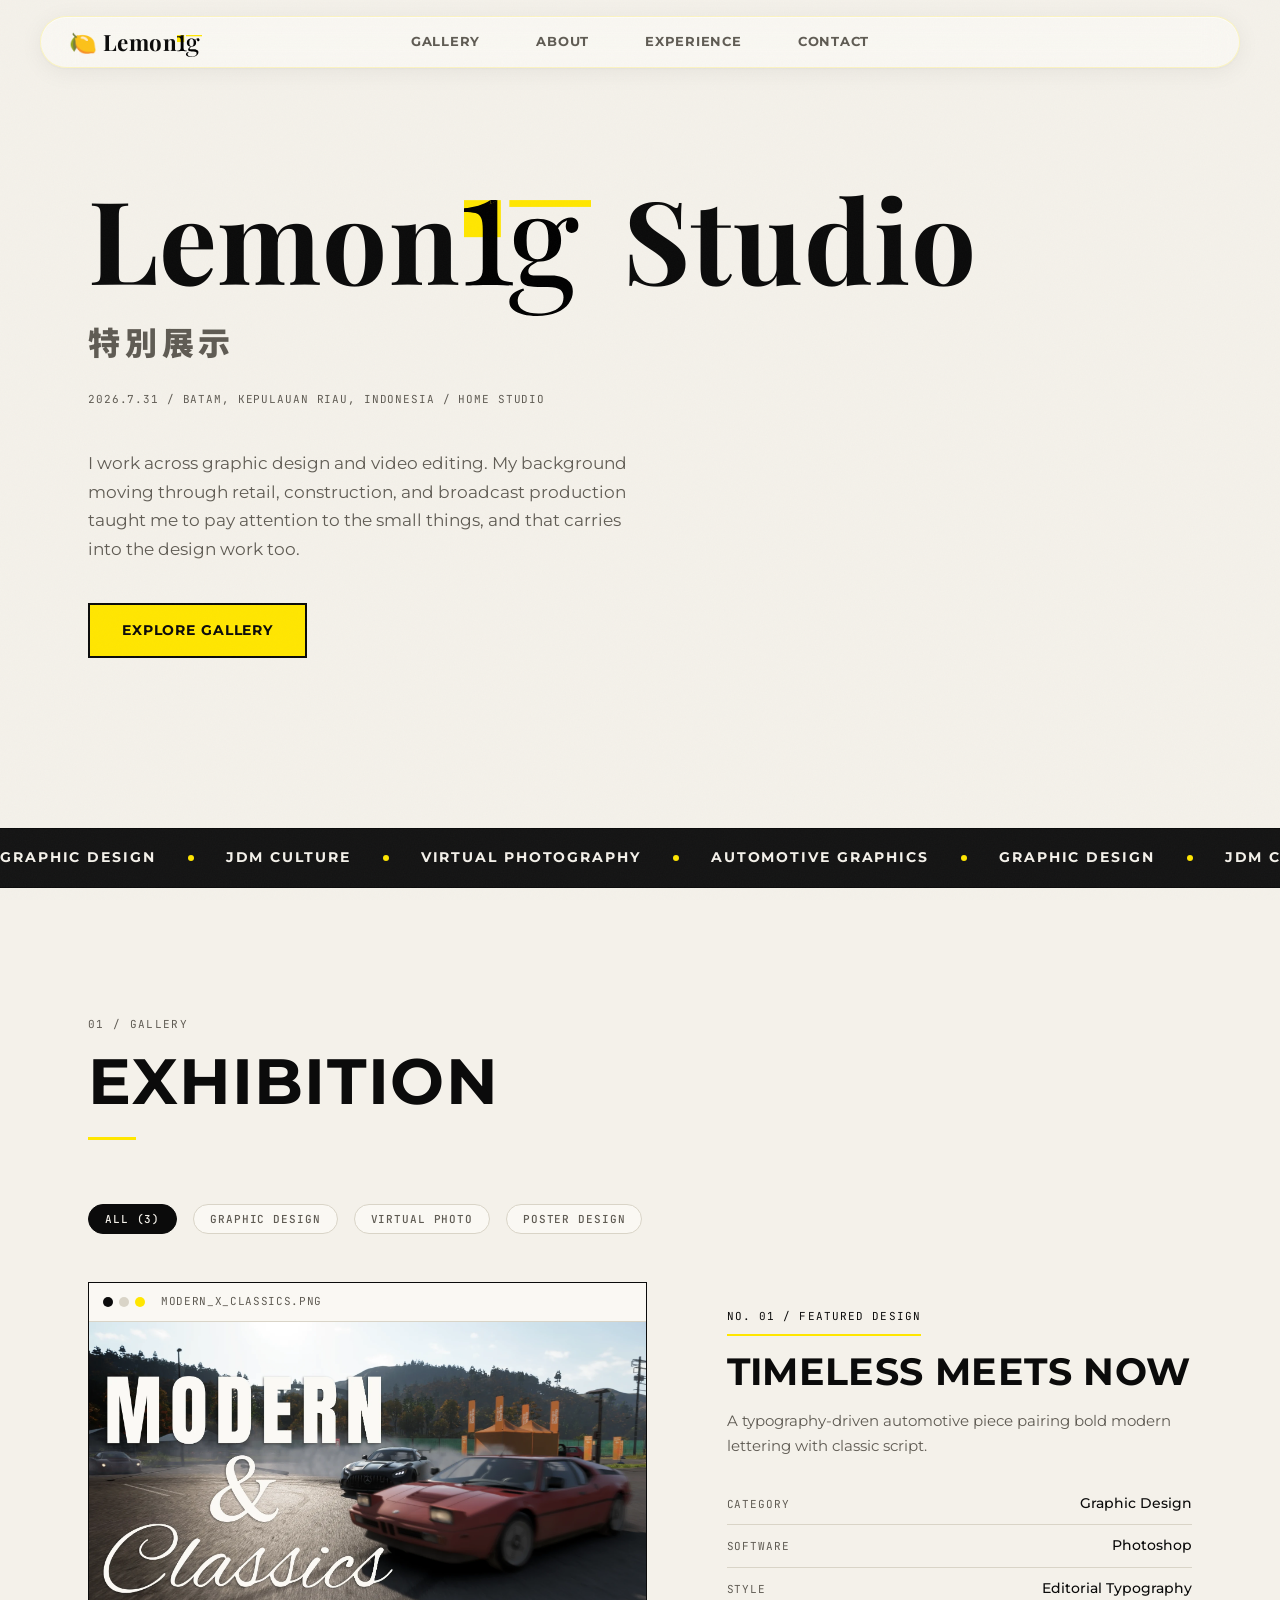
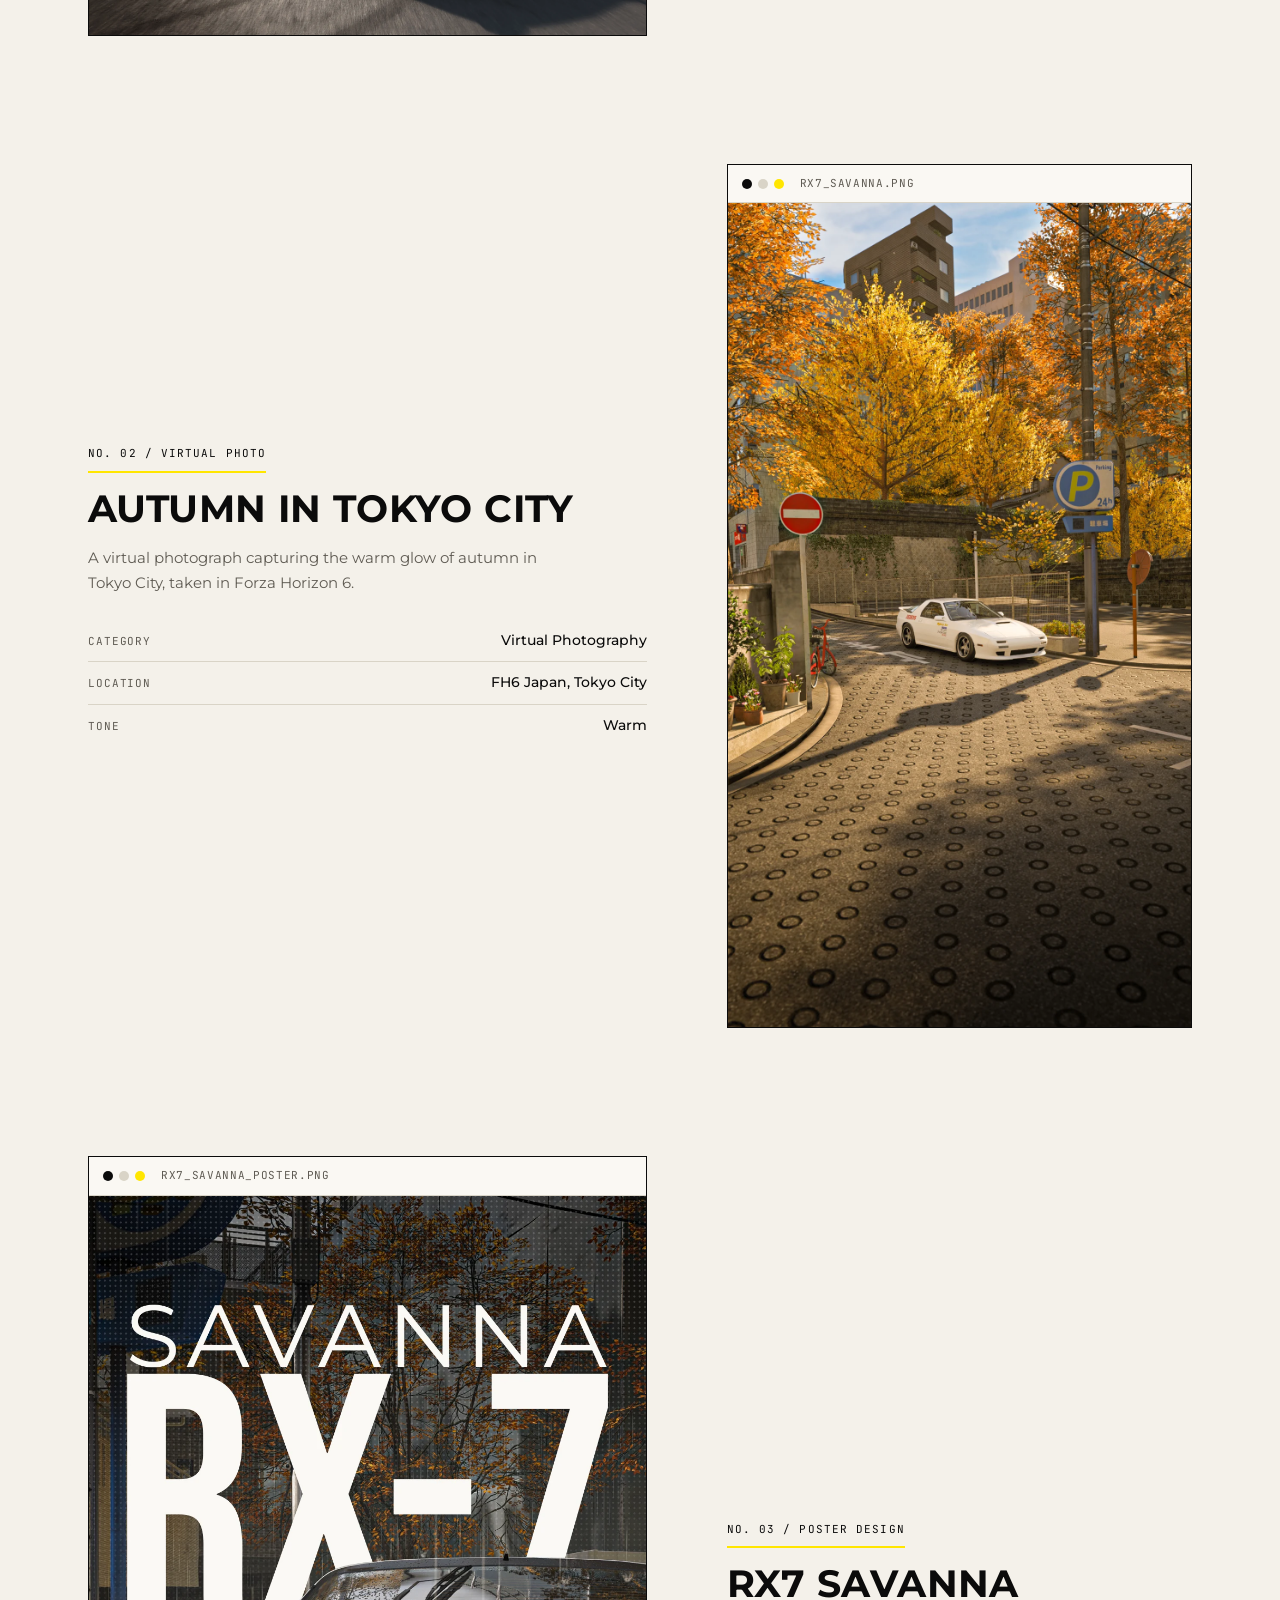
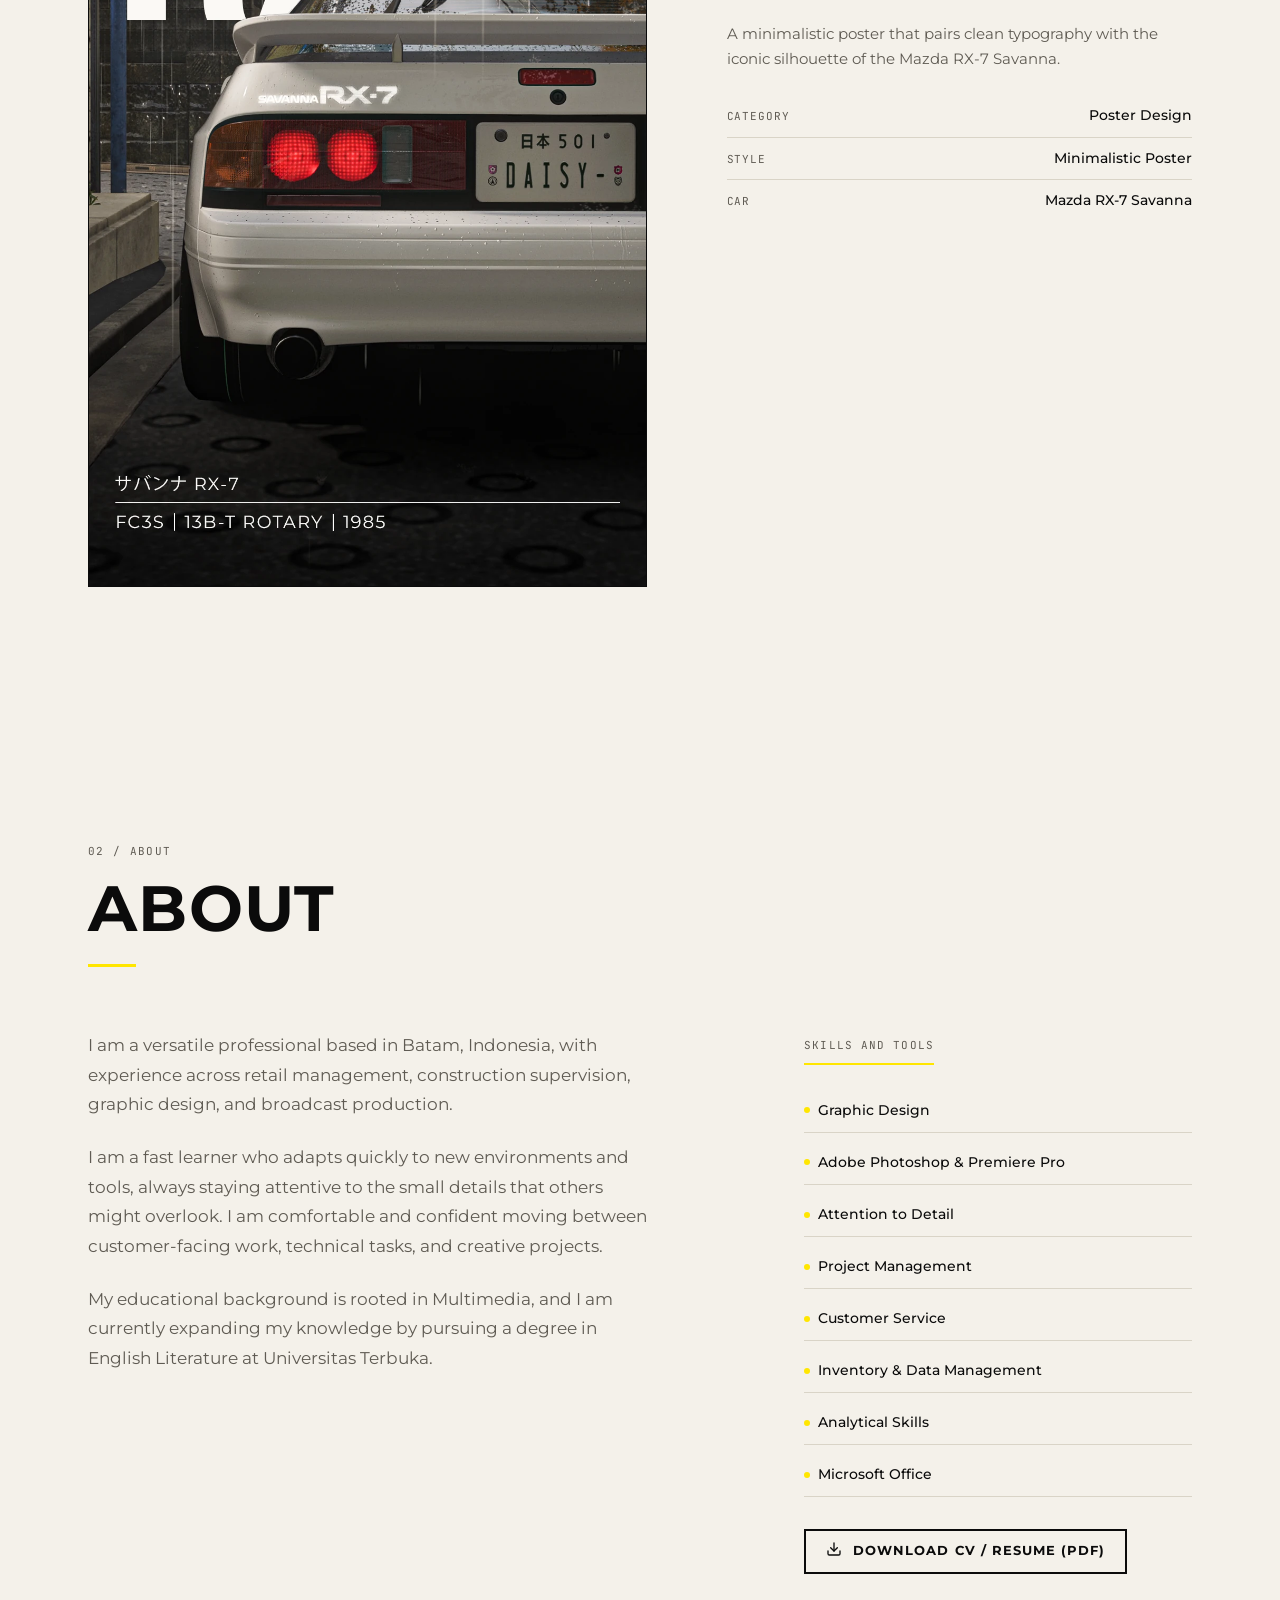
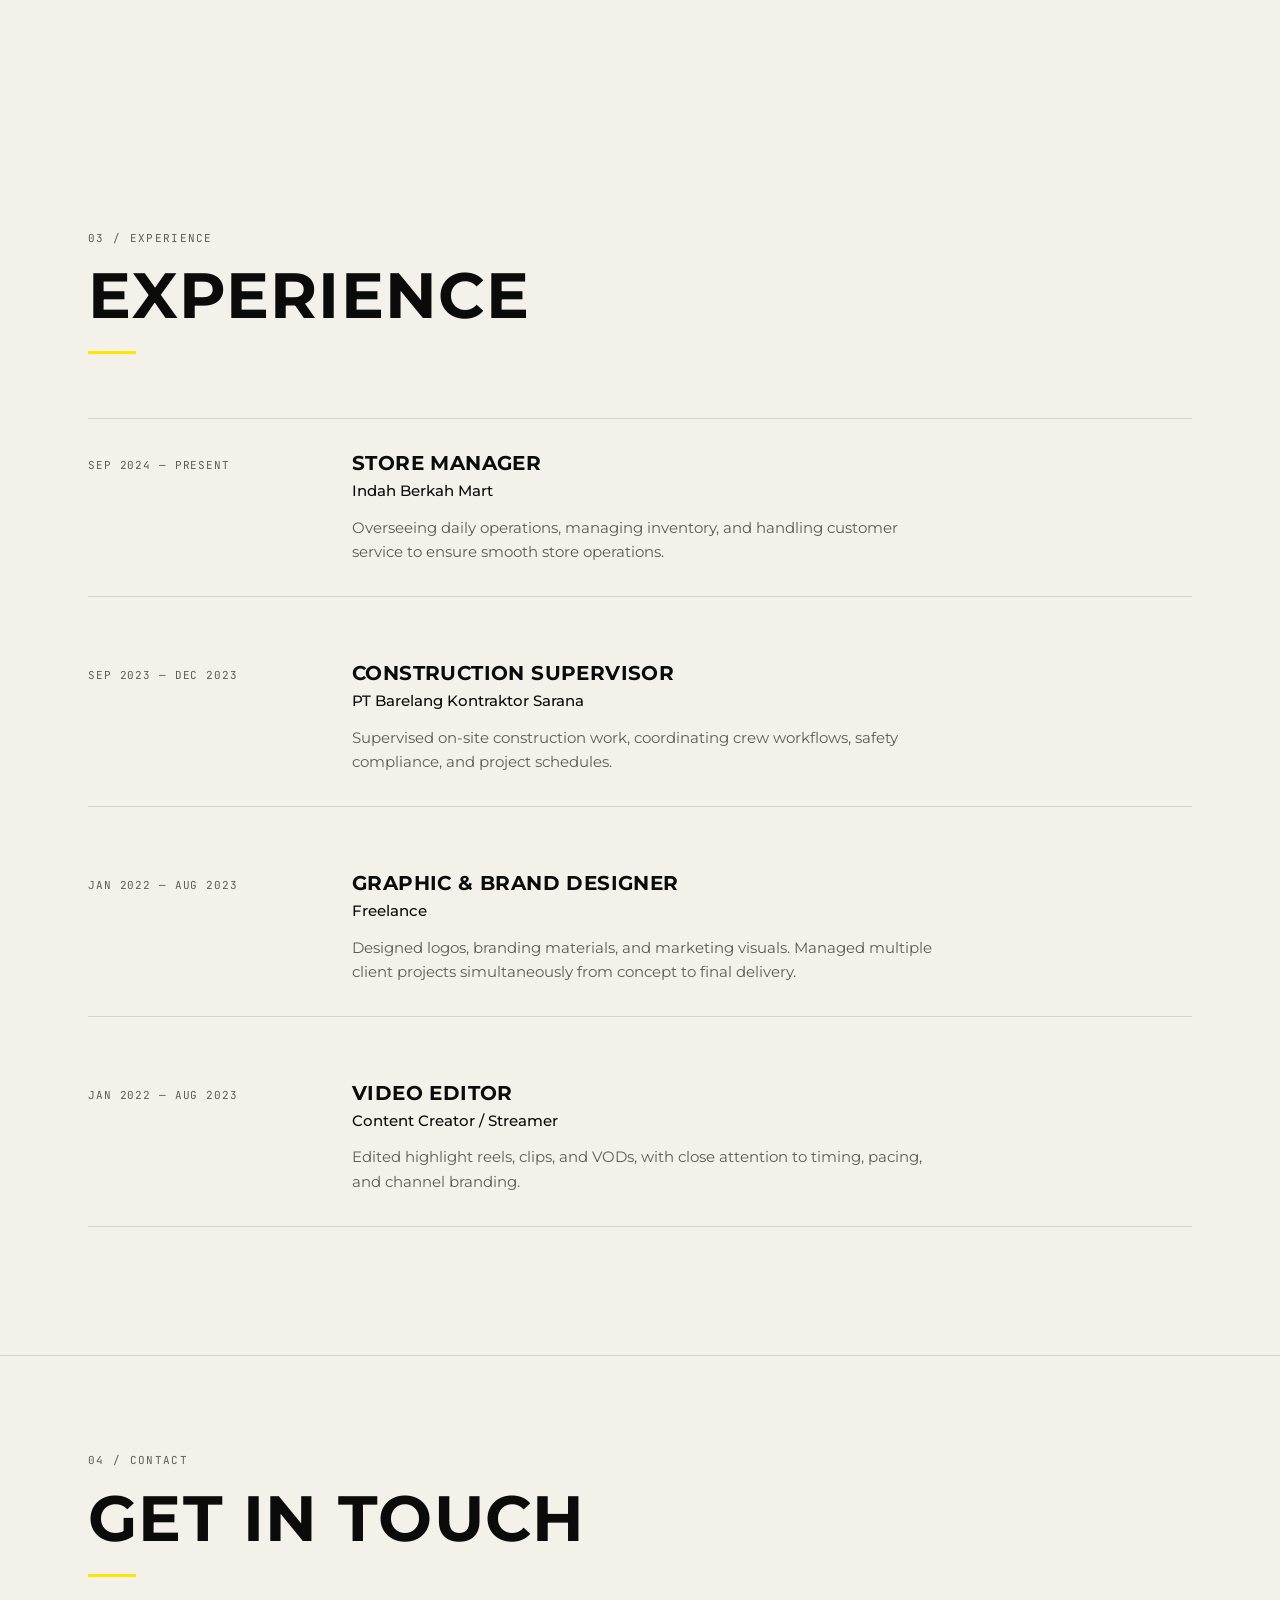
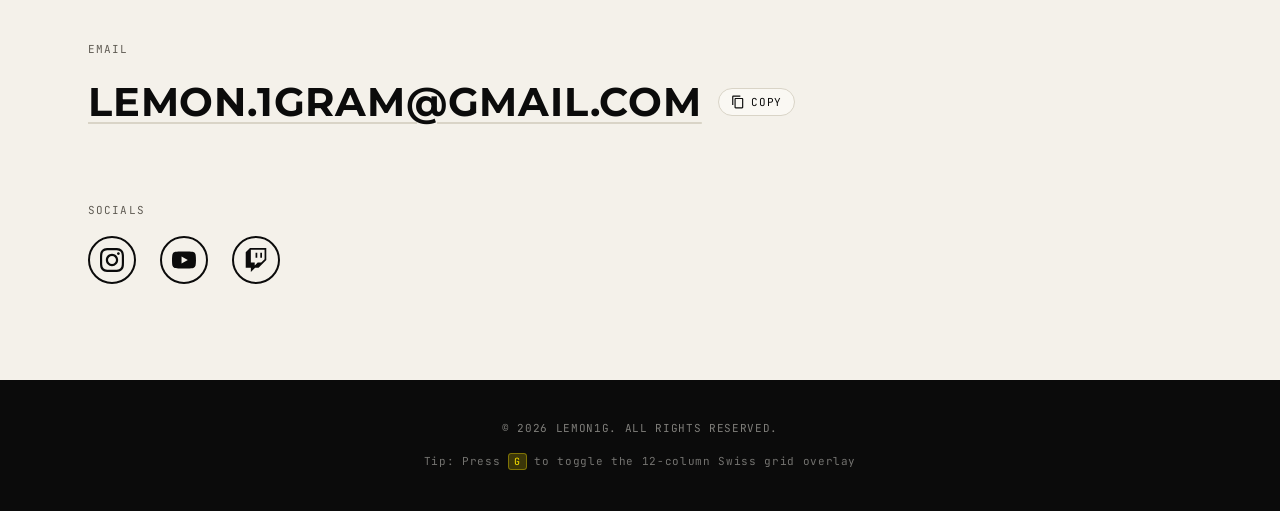
==== commit 17ede66d: "Fix desktop header centering and add CV PDF download" ====
--- a/index.html
+++ b/index.html
@@ -182,8 +182,13 @@
               <li>Microsoft Office</li>
             </ul>
             <div class="about-action">
-              <a href="mailto:lemon.1gram@gmail.com?subject=Resume%20Request%20-%20Lemon1g" class="btn-cv">
-                REQUEST FULL CV / RESUME &rarr;
+              <a href="assets/CV_Luthfi_Syuja_Naufal.pdf" download="CV_Luthfi_Syuja_Naufal.pdf" target="_blank" class="btn-cv" id="download-cv-btn">
+                <svg viewBox="0 0 24 24" width="16" height="16" fill="none" stroke="currentColor" stroke-width="2" stroke-linecap="round" stroke-linejoin="round" style="display:inline-block; vertical-align:-2px; margin-right:6px;">
+                  <path d="M21 15v4a2 2 0 0 1-2 2H5a2 2 0 0 1-2-2v-4"></path>
+                  <polyline points="7 10 12 15 17 10"></polyline>
+                  <line x1="12" y1="15" x2="12" y2="3"></line>
+                </svg>
+                DOWNLOAD CV / RESUME (PDF)
               </a>
             </div>
           </div>
--- a/styles.css
+++ b/styles.css
@@ -237,7 +237,8 @@
 .nav {
   display: flex;
   align-items: center;
-  justify-content: center;
+  justify-content: space-between;
+  width: 100%;
   position: relative;
 }
 
@@ -251,12 +252,8 @@
   align-items: center;
   gap: 0;
   line-height: 1;
-  position: absolute;
-  left: -52px;
-  /* Pulls it through the 24px container padding + 28px header padding */
-  top: 50%;
-  transform: translateY(-50%);
-  /* Keeps it perfectly vertically centered */
+  position: relative;
+  z-index: 2;
 }
 
 .nav-logo .hl-1g {
@@ -287,6 +284,10 @@
 }
 
 .nav-links {
+  position: absolute;
+  left: 50%;
+  top: 50%;
+  transform: translate(-50%, -50%);
   display: flex;
   gap: var(--sp-4);
   align-items: center;
@@ -1335,10 +1336,7 @@
   }
 
   .nav-logo {
-    position: static;
-    transform: none;
-    left: auto;
-    top: auto;
+    position: relative;
     font-size: 1.2rem;
   }
 
@@ -1348,6 +1346,10 @@
 
   .nav-toggle {
     display: flex;
+    position: relative;
+    right: auto;
+    top: auto;
+    transform: none;
   }
 
   .nav-mobile-menu {
